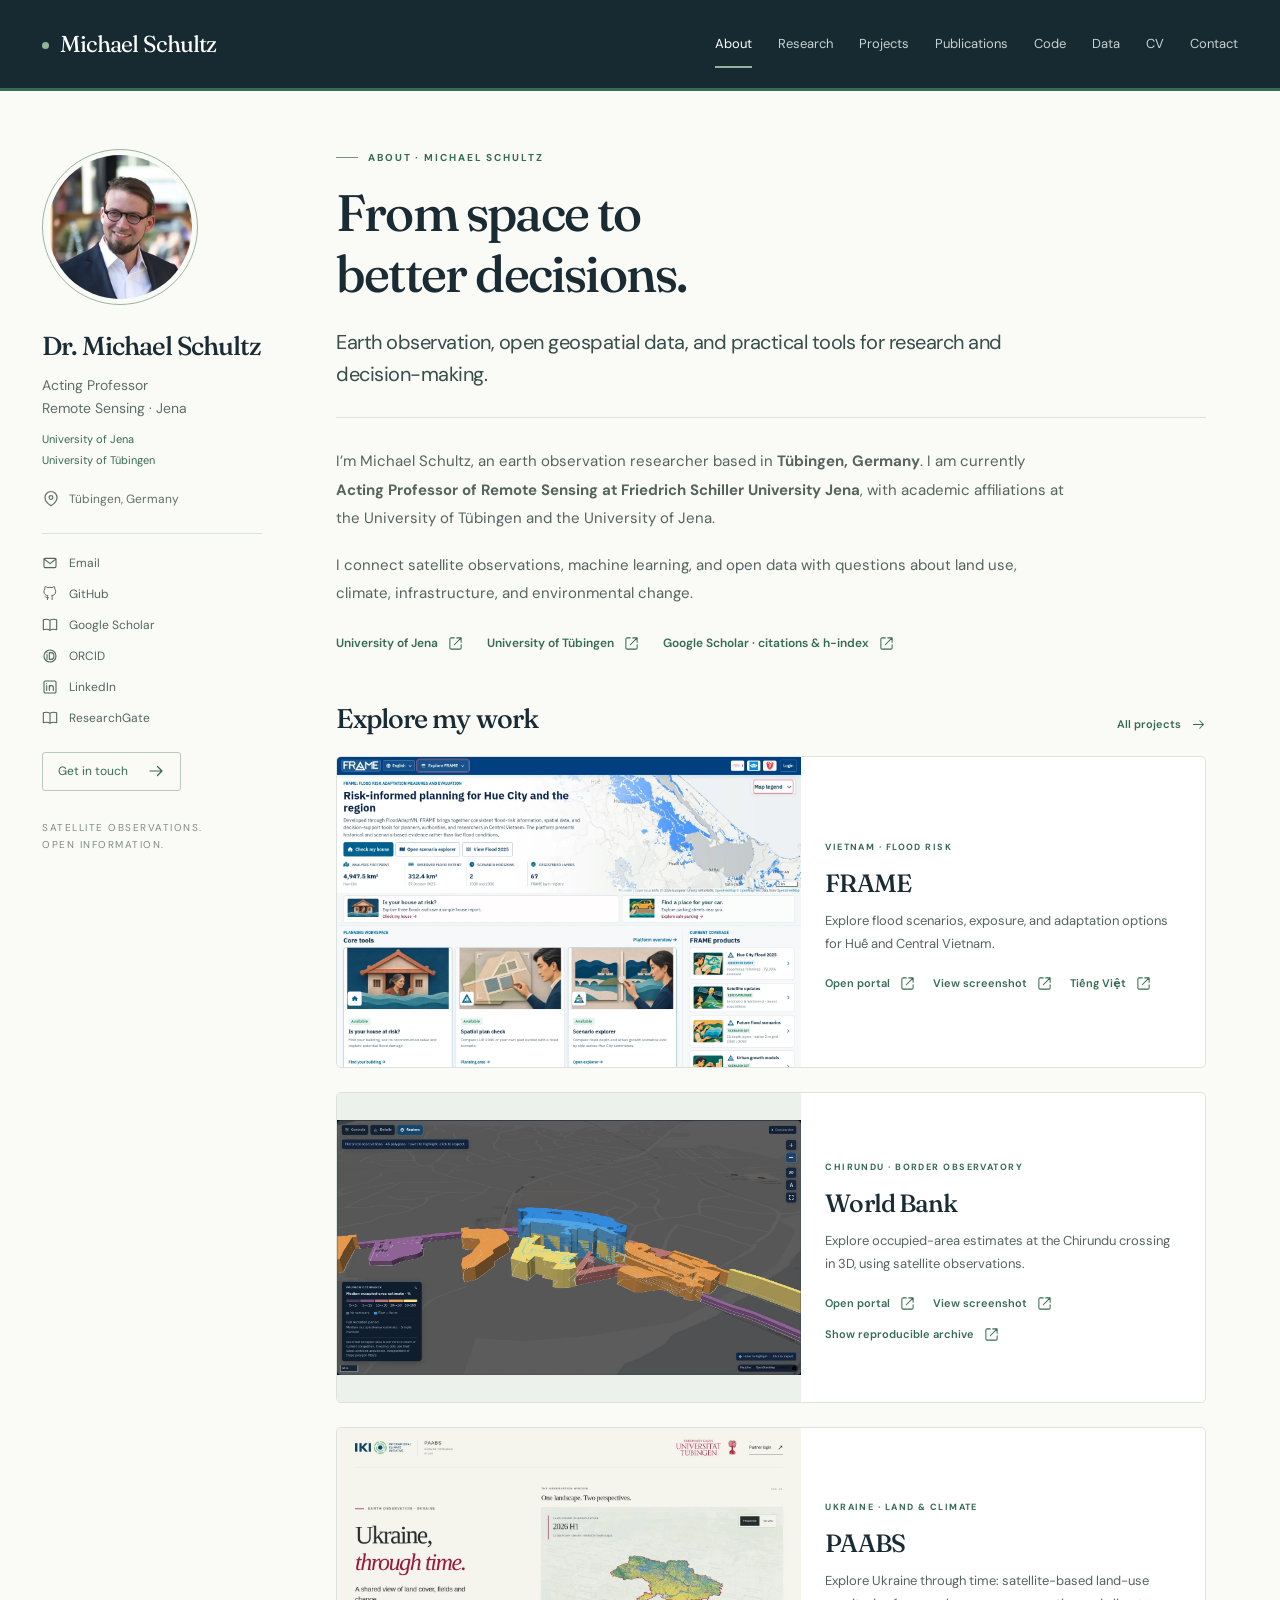
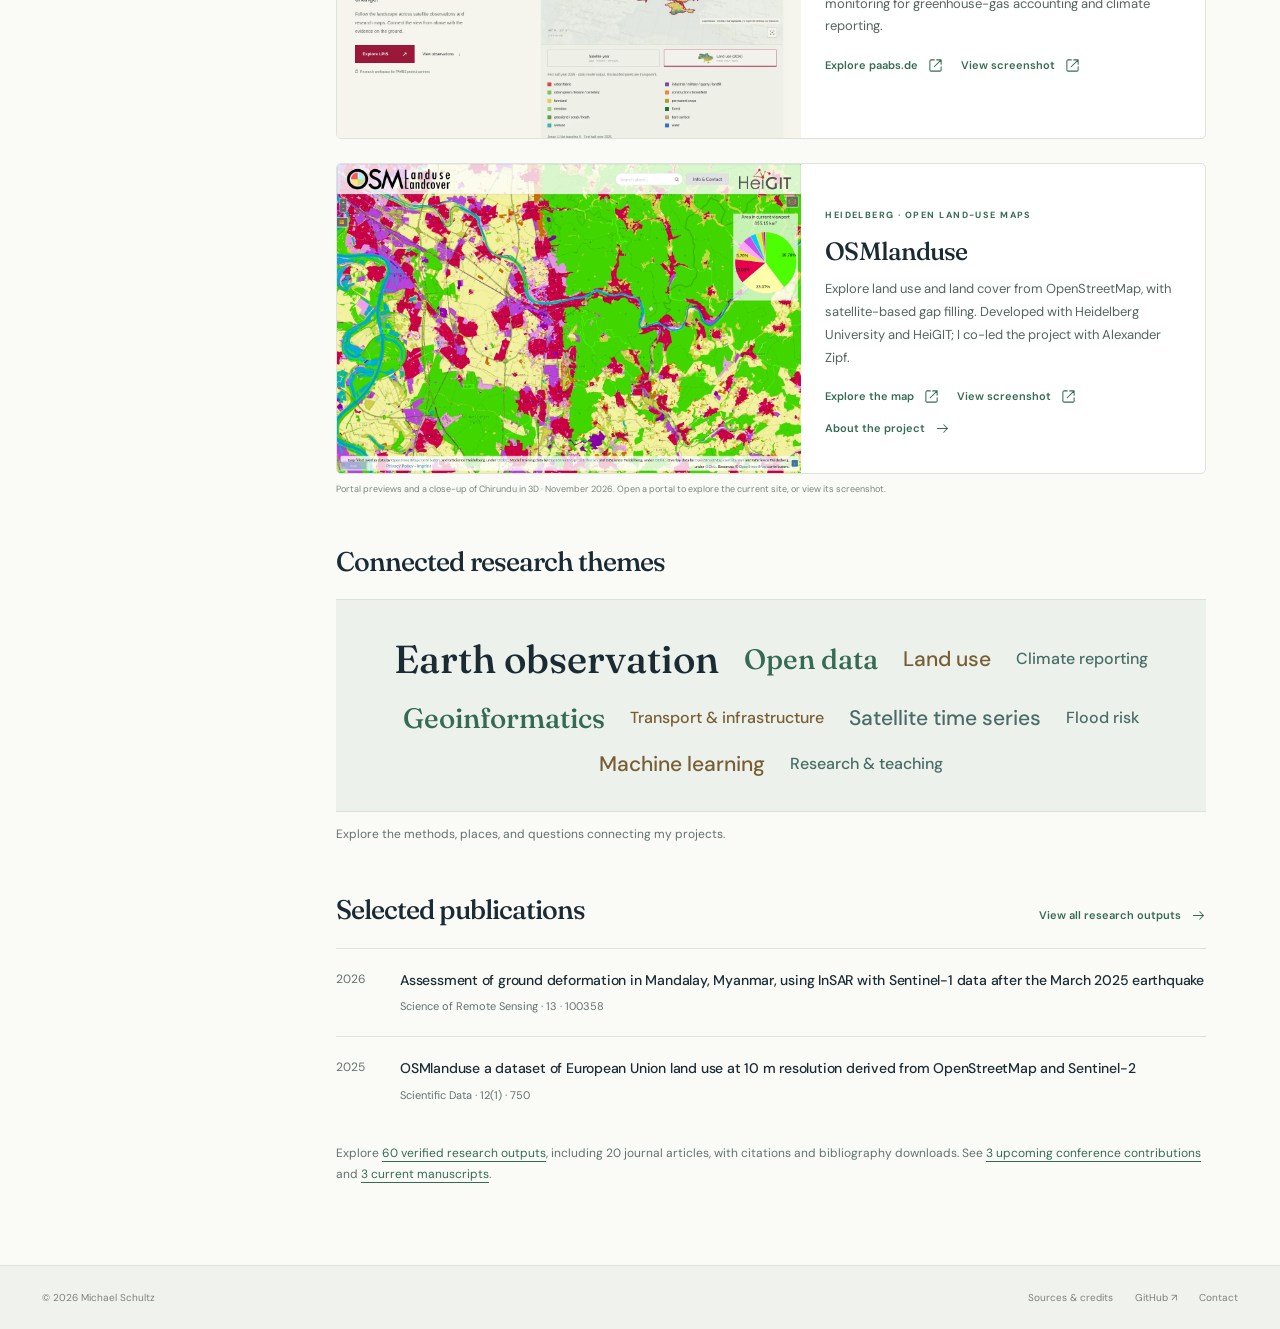
==== docs/index.html @ 9e474f12 "Keep all project cards compact and visually consistent" ====
<!doctype html>
<html lang="en"><head><meta charset="utf-8"><meta name="viewport" content="width=device-width,initial-scale=1"><title>About — Michael Schultz</title><meta name="description" content="Michael Schultz — Acting Professor of Remote Sensing at the University of Jena, based in Tübingen. Earth observation, World Bank projects, PAABS Ukraine, and FRAME Vietnam."><meta name="theme-color" content="#172a32"><link rel="canonical" href="https://schultzheidelberg.github.io/"><meta property="og:title" content="About — Michael Schultz"><meta property="og:description" content="Michael Schultz — Acting Professor of Remote Sensing at the University of Jena, based in Tübingen. Earth observation, World Bank projects, PAABS Ukraine, and FRAME Vietnam."><meta property="og:type" content="website"><meta property="og:url" content="https://schultzheidelberg.github.io/"><meta property="og:image" content="https://schultzheidelberg.github.io/assets/michael-schultz.webp"><link rel="icon" href="/assets/favicon.svg" type="image/svg+xml"><link rel="stylesheet" href="/assets/site.css"><script src="/assets/site.js" defer></script></head>
<body><a class="skip" href="#main">Skip to content</a><header class="masthead"><div class="topbar"><a class="brand" href="/"><span class="brand-dot"></span>Michael Schultz</a><button class="menu-toggle" aria-expanded="false" aria-controls="navigation"><svg viewBox="0 0 24 24" aria-hidden="true"><path d="M4 6h16M4 12h16M4 18h16"/></svg>Menu</button><nav id="navigation" class="nav" aria-label="Main navigation"><a href="/" aria-current="page">About</a><a href="/research/">Research</a><a href="/projects/">Projects</a><a href="/publications/">Publications</a><a href="/code/">Code</a><a href="/data/">Data</a><a href="/cv/">CV</a><a href="/contact/">Contact</a></nav></div></header>
<div class="site-shell"><aside class="profile" aria-label="Michael Schultz’s profile"><div class="portrait-wrap"><img class="portrait" src="/assets/michael-schultz.webp" width="146" height="146" alt="Michael Schultz"></div><p class="profile-name">Dr. Michael Schultz</p><p class="profile-role">Acting Professor<br>Remote Sensing · Jena</p><div class="profile-affiliations"><a href="https://www.chemgeo.uni-jena.de/34397/institutsrat">University of Jena</a><a href="https://uni-tuebingen.de/en/fakultaeten/mathematisch-naturwissenschaftliche-fakultaet/fachbereiche/geowissenschaften/arbeitsgruppen/geographie/forschungsbereich/geoinformatik-gis/arbeitsgruppe/team/michael-schultz/">University of Tübingen</a></div><p class="profile-location"><svg viewBox="0 0 24 24" aria-hidden="true"><path d="M20 10c0 6-8 11-8 11S4 16 4 10a8 8 0 1 1 16 0Z"/><circle cx="12" cy="10" r="2.5"/></svg>Tübingen, Germany</p><div class="profile-links"><a href="mailto:schultz.consulting@outlook.com"><svg viewBox="0 0 24 24" aria-hidden="true"><rect x="3" y="5" width="18" height="14" rx="2"/><path d="m3 6 9 7 9-7"/></svg><span>Email</span></a><a href="https://github.com/schultzheidelberg"><svg viewBox="0 0 24 24" aria-hidden="true"><path d="M9 19c-4 1-4-2-6-2m12 5v-4a3.5 3.5 0 0 0-1-2.7c3.4-.4 7-1.7 7-7.3a5.7 5.7 0 0 0-1.6-4c.2-1.3.2-2.7-.4-4 0 0-1.3-.4-4.3 1.6a15 15 0 0 0-7.4 0C4.3-.4 3 0 3 0c-.6 1.3-.6 2.7-.4 4A5.7 5.7 0 0 0 1 8c0 5.6 3.6 6.9 7 7.3A3.5 3.5 0 0 0 7 18v4" transform="translate(2 1) scale(.88)"/></svg><span>GitHub</span></a><a href="https://scholar.google.com/citations?user=215uIhEAAAAJ&amp;hl=en"><svg viewBox="0 0 24 24" aria-hidden="true"><path d="M12 5c-3-2-6-2-10-1v15c4-1 7-1 10 1 3-2 6-2 10-1V4c-4-1-7-1-10 1Zm0 0v15"/></svg><span>Google Scholar</span></a><a href="https://orcid.org/0000-0002-4813-090X"><svg viewBox="0 0 24 24" aria-hidden="true"><circle cx="12" cy="12" r="9"/><path d="M7.5 10v7m0-10v.1M11 7h2a5 5 0 0 1 0 10h-2Z"/></svg><span>ORCID</span></a><a href="https://de.linkedin.com/in/michael-schultz-a9025638"><svg viewBox="0 0 24 24" aria-hidden="true"><rect x="3" y="3" width="18" height="18" rx="2"/><path d="M7 10v7m0-10v.1M11 17v-7m0 3a3 3 0 0 1 6 0v4"/></svg><span>LinkedIn</span></a><a href="https://www.researchgate.net/profile/Michael-Schultz-6"><svg viewBox="0 0 24 24" aria-hidden="true"><path d="M12 5c-3-2-6-2-10-1v15c4-1 7-1 10 1 3-2 6-2 10-1V4c-4-1-7-1-10 1Zm0 0v15"/></svg><span>ResearchGate</span></a></div><a class="profile-contact" href="/contact/">Get in touch<svg viewBox="0 0 24 24" aria-hidden="true"><path d="M4 12h16m-6-6 6 6-6 6"/></svg></a><p class="profile-note">Satellite observations.<br>Open information.</p></aside><main class="page" id="main"><header class="page-heading"><div class="eyebrow">ABOUT · MICHAEL SCHULTZ</div><h1>From space to<br>better decisions.</h1><p class="intro">Earth observation, open geospatial data, and practical tools for research and decision-making.</p></header>
<div class="body-copy"><p>I’m Michael Schultz, an earth observation researcher based in <strong>Tübingen, Germany</strong>. I am currently <strong>Acting Professor of Remote Sensing at Friedrich Schiller University Jena</strong>, with academic affiliations at the University of Tübingen and the University of Jena.</p><p>I connect satellite observations, machine learning, and open data with questions about land use, climate, infrastructure, and environmental change.</p></div>
<div class="inline-links"><a class="arrow-link" href="https://www.chemgeo.uni-jena.de/34397/institutsrat">University of Jena<svg viewBox="0 0 24 24" aria-hidden="true"><path d="M14 3h7v7M21 3 10 14"/><path d="M10 3H5a2 2 0 0 0-2 2v14a2 2 0 0 0 2 2h14a2 2 0 0 0 2-2v-5"/></svg></a><a class="arrow-link" href="https://uni-tuebingen.de/en/fakultaeten/mathematisch-naturwissenschaftliche-fakultaet/fachbereiche/geowissenschaften/arbeitsgruppen/geographie/forschungsbereich/geoinformatik-gis/arbeitsgruppe/team/michael-schultz/">University of Tübingen<svg viewBox="0 0 24 24" aria-hidden="true"><path d="M14 3h7v7M21 3 10 14"/><path d="M10 3H5a2 2 0 0 0-2 2v14a2 2 0 0 0 2 2h14a2 2 0 0 0 2-2v-5"/></svg></a><a class="arrow-link" href="https://scholar.google.com/citations?user=215uIhEAAAAJ&amp;hl=en">Google Scholar · citations & h-index<svg viewBox="0 0 24 24" aria-hidden="true"><path d="M14 3h7v7M21 3 10 14"/><path d="M10 3H5a2 2 0 0 0-2 2v14a2 2 0 0 0 2 2h14a2 2 0 0 0 2-2v-5"/></svg></a></div>
<section class="section" aria-labelledby="platforms"><div class="section-top"><h2 id="platforms">Explore my work</h2><a class="arrow-link" href="/projects/">All projects<svg viewBox="0 0 24 24" aria-hidden="true"><path d="M4 12h16m-6-6 6 6-6 6"/></svg></a></div><div class="portal-list"><article class="portal-card"><a class="portal-preview" href="https://framefavn.org/" aria-label="Open FRAME"><img src="/assets/frame-home.webp" width="1440" height="960" alt="Screenshot of the FRAME landing page" loading="lazy"></a><div class="portal-copy"><span class="tag">VIETNAM · FLOOD RISK</span><h3>FRAME</h3><p>Explore flood scenarios, exposure, and adaptation options for Huế and Central Vietnam.</p><div class="project-links"><a class="arrow-link" href="https://framefavn.org/">Open portal<svg viewBox="0 0 24 24" aria-hidden="true"><path d="M14 3h7v7M21 3 10 14"/><path d="M10 3H5a2 2 0 0 0-2 2v14a2 2 0 0 0 2 2h14a2 2 0 0 0 2-2v-5"/></svg></a><a class="arrow-link" href="/assets/frame-home.webp">View screenshot<svg viewBox="0 0 24 24" aria-hidden="true"><path d="M14 3h7v7M21 3 10 14"/><path d="M10 3H5a2 2 0 0 0-2 2v14a2 2 0 0 0 2 2h14a2 2 0 0 0 2-2v-5"/></svg></a><a class="arrow-link" href="https://frame-vn.org/frame/">Tiếng Việt<svg viewBox="0 0 24 24" aria-hidden="true"><path d="M14 3h7v7M21 3 10 14"/><path d="M10 3H5a2 2 0 0 0-2 2v14a2 2 0 0 0 2 2h14a2 2 0 0 0 2-2v-5"/></svg></a></div></div></article><article class="portal-card"><a class="portal-preview" href="https://wbearthobservation.org/traffic/v11/?site=ID_004_Chirundu" aria-label="Open World Bank"><img src="/assets/chirundu-3d.webp" width="1568" height="863" alt="Zoomed 3D view of occupied-area estimates at the Chirundu border crossing" loading="lazy"></a><div class="portal-copy"><span class="tag">CHIRUNDU · BORDER OBSERVATORY</span><h3>World Bank</h3><p>Explore occupied-area estimates at the Chirundu crossing in 3D, using satellite observations.</p><div class="project-links"><a class="arrow-link" href="https://wbearthobservation.org/traffic/v11/?site=ID_004_Chirundu">Open portal<svg viewBox="0 0 24 24" aria-hidden="true"><path d="M14 3h7v7M21 3 10 14"/><path d="M10 3H5a2 2 0 0 0-2 2v14a2 2 0 0 0 2 2h14a2 2 0 0 0 2-2v-5"/></svg></a><a class="arrow-link" href="/assets/chirundu-3d.webp">View screenshot<svg viewBox="0 0 24 24" aria-hidden="true"><path d="M14 3h7v7M21 3 10 14"/><path d="M10 3H5a2 2 0 0 0-2 2v14a2 2 0 0 0 2 2h14a2 2 0 0 0 2-2v-5"/></svg></a><a class="arrow-link" href="https://reproducibility.worldbank.org/catalog/667">Show reproducible archive<svg viewBox="0 0 24 24" aria-hidden="true"><path d="M14 3h7v7M21 3 10 14"/><path d="M10 3H5a2 2 0 0 0-2 2v14a2 2 0 0 0 2 2h14a2 2 0 0 0 2-2v-5"/></svg></a></div></div></article><article class="portal-card"><a class="portal-preview" href="https://paabs.de/" aria-label="Open PAABS"><img src="/assets/paabs-platform.webp" width="1440" height="960" alt="Screenshot of the PAABS landing page" loading="lazy"></a><div class="portal-copy"><span class="tag">UKRAINE · LAND & CLIMATE</span><h3>PAABS</h3><p>Explore Ukraine through time: satellite-based land-use monitoring for greenhouse-gas accounting and climate reporting.</p><div class="project-links"><a class="arrow-link" href="https://paabs.de/">Explore paabs.de<svg viewBox="0 0 24 24" aria-hidden="true"><path d="M14 3h7v7M21 3 10 14"/><path d="M10 3H5a2 2 0 0 0-2 2v14a2 2 0 0 0 2 2h14a2 2 0 0 0 2-2v-5"/></svg></a><a class="arrow-link" href="/assets/paabs-platform.webp">View screenshot<svg viewBox="0 0 24 24" aria-hidden="true"><path d="M14 3h7v7M21 3 10 14"/><path d="M10 3H5a2 2 0 0 0-2 2v14a2 2 0 0 0 2 2h14a2 2 0 0 0 2-2v-5"/></svg></a></div></div></article><article class="portal-card"><a class="portal-preview" href="https://osmlanduse.org/" aria-label="Open OSMlanduse"><img src="/assets/osmlanduse-portal.webp" width="1440" height="960" alt="Screenshot of the OSM Landuse Landcover interactive map" loading="lazy"></a><div class="portal-copy"><span class="tag">HEIDELBERG · OPEN LAND-USE MAPS</span><h3>OSMlanduse</h3><p>Explore land use and land cover from OpenStreetMap, with satellite-based gap filling. Developed with Heidelberg University and HeiGIT; I co-led the project with Alexander Zipf.</p><div class="project-links"><a class="arrow-link" href="https://osmlanduse.org/">Explore the map<svg viewBox="0 0 24 24" aria-hidden="true"><path d="M14 3h7v7M21 3 10 14"/><path d="M10 3H5a2 2 0 0 0-2 2v14a2 2 0 0 0 2 2h14a2 2 0 0 0 2-2v-5"/></svg></a><a class="arrow-link" href="/assets/osmlanduse-portal.webp">View screenshot<svg viewBox="0 0 24 24" aria-hidden="true"><path d="M14 3h7v7M21 3 10 14"/><path d="M10 3H5a2 2 0 0 0-2 2v14a2 2 0 0 0 2 2h14a2 2 0 0 0 2-2v-5"/></svg></a><a class="arrow-link" href="/projects/#osmlanduse">About the project<svg viewBox="0 0 24 24" aria-hidden="true"><path d="M4 12h16m-6-6 6 6-6 6"/></svg></a></div></div></article></div><p class="image-credit">Portal previews and a close-up of Chirundu in 3D · November 2026. Open a portal to explore the current site, or view its screenshot.</p></section>
<section class="section research-cloud-section" aria-labelledby="research-cloud"><div class="section-top"><h2 id="research-cloud">Connected research themes</h2></div><nav class="research-cloud" aria-label="Explore research themes"><a class="cloud-largest" href="/research/">Earth observation</a><a class="cloud-large" href="/projects/#osmlanduse">Open data</a><a class="cloud-medium" href="/research/#land-use">Land use</a><a href="/projects/#ukraine">Climate reporting</a><a class="cloud-large" href="/research/">Geoinformatics</a><a href="/projects/#border-observatory">Transport &amp; infrastructure</a><a class="cloud-medium" href="/research/#forest-change">Satellite time series</a><a href="/projects/#frame">Flood risk</a><a class="cloud-medium" href="/code/">Machine learning</a><a href="/cv/">Research &amp; teaching</a></nav><p class="subtle">Explore the methods, places, and questions connecting my projects.</p></section>
<section class="section" aria-labelledby="recent"><div class="section-top"><h2 id="recent">Selected publications</h2><a class="arrow-link" href="/publications/">View all research outputs<svg viewBox="0 0 24 24" aria-hidden="true"><path d="M4 12h16m-6-6 6 6-6 6"/></svg></a></div><article class="publication-preview"><time>2026</time><div><h3><a href="https://doi.org/10.1016/j.srs.2025.100358">Assessment of ground deformation in Mandalay, Myanmar, using InSAR with Sentinel-1 data after the March 2025 earthquake</a></h3><p>Science of Remote Sensing · 13 · 100358</p></div></article><article class="publication-preview"><time>2025</time><div><h3><a href="https://doi.org/10.1038/s41597-025-04703-8">OSMlanduse a dataset of European Union land use at 10 m resolution derived from OpenStreetMap and Sentinel-2</a></h3><p>Scientific Data · 12(1) · 750</p></div></article><p class="subtle bibliography-home">Explore <a href="/publications/">60 verified research outputs</a>, including 20 journal articles, with citations and bibliography downloads. See <a href="/publications/#upcoming">3 upcoming conference contributions</a> and <a href="/publications/#manuscripts">3 current manuscripts</a>.</p></section></main></div>
<footer class="site-footer"><div class="footer-inner"><span>© 2026 Michael Schultz</span><div class="footer-links"><a href="/sources/">Sources & credits</a><a href="https://github.com/schultzheidelberg">GitHub ↗</a><a href="/contact/">Contact</a></div></div></footer><div class="status-message" role="status" aria-live="polite"></div></body></html>
---- assets/site.css ----
@import url('https://fonts.googleapis.com/css2?family=DM+Sans:wght@400;450;500;600;700&family=Fraunces:opsz,wght@9..144,400;9..144,500;9..144,600&display=swap');
:root{--ink:#1a2b34;--navy:#172a32;--green:#356b54;--green-dark:#28543f;--muted:#63716f;--paper:#fafaf7;--line:#dce3dc;--wash:#edf1eb;--serif:'Fraunces',Georgia,serif;--sans:'DM Sans',system-ui,sans-serif}
*{box-sizing:border-box}html{scroll-behavior:smooth}body{margin:0;background:var(--paper);color:var(--ink);font:16px/1.75 var(--sans);-webkit-font-smoothing:antialiased}a{color:var(--green);text-underline-offset:4px;text-decoration-thickness:1px}a:hover{color:var(--green-dark)}button,input{font:inherit}button,a{-webkit-tap-highlight-color:transparent}a:focus-visible,button:focus-visible,input:focus-visible{outline:3px solid #c99336;outline-offset:5px}button{cursor:pointer}img{display:block;max-width:100%}svg{width:18px;height:18px;flex:none;stroke:currentColor;fill:none;stroke-width:1.65;stroke-linecap:round;stroke-linejoin:round}h1,h2,h3,h4,p{margin:0}h1,h2,h3{font-family:var(--serif);font-weight:500;line-height:1.2;letter-spacing:-.035em}h1{font-size:clamp(40px,4vw,56px)}h2{font-size:30px}h3{font-size:23px}p+p{margin-top:18px}.skip{position:fixed;top:-100px;left:16px;z-index:50;padding:12px;background:white}.skip:focus{top:10px}.masthead{background:var(--navy);border-bottom:3px solid var(--green);color:#fff}.topbar{max-width:1280px;margin:auto;min-height:88px;padding:0 42px;display:flex;align-items:center;justify-content:space-between;gap:32px}.brand{font-family:var(--serif);font-size:23px;color:#fff;text-decoration:none;white-space:nowrap;letter-spacing:-.04em}.brand:hover{color:#fff}.brand-dot{display:inline-block;background:#91b59a;width:7px;height:7px;border-radius:50%;margin:0 11px 3px 0}.nav{display:flex;align-items:stretch;gap:26px;min-height:88px}.nav a{font-size:13px;display:flex;align-items:center;text-decoration:none;color:#c7d2d2;position:relative}.nav a:hover,.nav a[aria-current=page]{color:#fff}.nav a[aria-current=page]:after{content:'';position:absolute;bottom:20px;height:2px;background:#91b59a;left:0;right:0}.menu-toggle{display:none;background:transparent;border:1px solid #5e7379;border-radius:3px;color:#fff;padding:6px 11px;gap:8px;align-items:center}.site-shell{max-width:1280px;margin:0 auto;padding:58px 42px 80px;display:grid;grid-template-columns:220px minmax(0,1fr);gap:74px}.profile{position:sticky;top:34px;align-self:start}.portrait-wrap{width:156px;height:156px;border-radius:50%;padding:5px;border:1px solid #9bb3a1;margin:0 0 26px}.portrait{width:100%;height:100%;border-radius:50%;object-fit:cover;object-position:center 38%}.profile-name{font:500 26px/1.2 var(--serif);letter-spacing:-.04em}.profile-role{margin-top:12px;font-size:14px;line-height:1.6;color:#5e6e69;max-width:200px}.profile-location{margin:20px 0 23px;display:flex;gap:9px;align-items:center;font-size:12px;color:var(--muted)}.profile-links{border-top:1px solid var(--line);padding-top:19px;display:flex;flex-direction:column;gap:10px}.profile-links a{display:flex;gap:11px;align-items:center;font-size:12px;color:#536660;text-decoration:none}.profile-links a:hover{color:var(--green);text-decoration:underline}.profile-links svg{width:16px;height:16px}.profile-note{font-size:10px;letter-spacing:.15em;text-transform:uppercase;color:#7f8b81;line-height:1.7;margin-top:28px}.profile-contact{margin-top:23px;display:inline-flex;align-items:center;justify-content:center;gap:19px;border:1px solid #b9c9bc;padding:8px 15px;border-radius:3px;font-size:12px;text-decoration:none;color:var(--green)}.page{min-width:0;max-width:870px}.eyebrow{font-size:10px;text-transform:uppercase;letter-spacing:.19em;color:var(--green);font-weight:700;display:flex;align-items:center;gap:10px;margin-bottom:15px}.eyebrow:before{content:'';width:22px;height:1px;background:#71967c}.page-heading{padding-bottom:27px;border-bottom:1px solid var(--line);margin-bottom:29px}.page-heading .intro{max-width:730px;margin-top:22px;font-size:20px;line-height:1.6;letter-spacing:-.025em;color:#374d48}.body-copy{max-width:730px;color:#55645f;font-size:15px;line-height:1.9}.body-copy a{color:var(--green)}.inline-links{display:flex;gap:24px;flex-wrap:wrap;margin-top:25px}.arrow-link{display:inline-flex;gap:10px;align-items:center;text-decoration:none;font-size:12px;font-weight:600}.arrow-link svg{width:15px;height:15px;transition:transform .2s}.arrow-link:hover svg{transform:translateX(3px)}.section{margin-top:49px}.section-top{display:flex;justify-content:space-between;align-items:baseline;gap:20px;margin-bottom:21px}.section-top h2{font-size:27px}.section-top .arrow-link{white-space:nowrap;font-size:11px}.feature{display:grid;grid-template-columns:46% 1fr;background:var(--wash);border:1px solid #d9e1d7;border-radius:4px;overflow:hidden}.feature-visual{display:flex;align-items:center;justify-content:center;min-height:255px;background:#e3e9df;padding:12px}.feature-visual img{width:100%;max-height:285px;object-fit:contain;mix-blend-mode:multiply}.feature-copy{padding:28px 26px}.tag{font-size:9px;color:var(--green);font-weight:700;letter-spacing:.16em;text-transform:uppercase}.feature h3{font-size:28px;margin:13px 0 12px}.feature p{font-size:13px;line-height:1.8;color:#5d6b61}.feature .arrow-link{margin-top:20px}.image-credit{font-size:9px;line-height:1.6;color:#7b857c;margin-top:8px}.image-credit a{color:inherit}.theme-list{list-style:none;margin:0;padding:0}.theme-list li{border-top:1px solid var(--line)}.theme-list li:last-child{border-bottom:1px solid var(--line)}.theme-list a{padding:21px 0;display:grid;grid-template-columns:37px 1fr 22px;gap:12px;color:inherit;text-decoration:none;align-items:center}.theme-num{font-size:11px;color:#8a9b8d;align-self:start;padding-top:3px}.theme-list h3{font-family:var(--sans);font-weight:500;font-size:15px;letter-spacing:-.02em}.theme-list p{font-size:12px;color:var(--muted);margin-top:5px}.theme-list svg{color:var(--green)}.theme-list a:hover h3{color:var(--green)}.publication-preview{display:grid;grid-template-columns:44px 1fr;gap:20px;border-top:1px solid var(--line);padding:20px 0}.publication-preview time{font-size:12px;color:var(--muted)}.publication-preview h3{font-family:var(--sans);font-size:14px;line-height:1.6;letter-spacing:-.015em}.publication-preview a{color:var(--ink);text-decoration:none}.publication-preview a:hover{color:var(--green)}.publication-preview p{font-size:11px;color:var(--muted);margin-top:6px}.site-footer{border-top:1px solid var(--line);background:#f0f2ed}.footer-inner{max-width:1280px;margin:auto;padding:23px 42px;display:flex;justify-content:space-between;gap:25px;font-size:10px;color:#78847b}.footer-links{display:flex;gap:22px}.footer-links a{color:inherit;text-decoration:none}.footer-links a:hover{text-decoration:underline}.detail-section{padding:31px 0;border-bottom:1px solid var(--line);scroll-margin-top:24px}.detail-section h2{margin:8px 0 16px}.detail-section p{color:#55645f;font-size:15px;line-height:1.9}.detail-section .inline-links{margin-top:18px}.project{margin-top:28px;border-top:1px solid var(--line);padding-top:28px}.project h2{font-size:29px;margin:9px 0 15px}.project p{font-size:15px;color:#55645f}.project .project-meta{font-size:11px;color:var(--muted);margin:13px 0 0}.project-links{display:flex;gap:20px;flex-wrap:wrap;margin-top:18px}.publication-tools{display:flex;gap:12px;margin:28px 0 8px}.search-field{flex:1;min-width:0;position:relative}.search-field svg{position:absolute;top:13px;left:14px;color:var(--muted)}.search-field input{width:100%;padding:10px 14px 10px 42px;border:1px solid #cfd8ce;background:#fff;border-radius:3px;font-size:13px;color:var(--ink)}.publication-count{font-size:11px;color:var(--muted);margin-bottom:24px}.publication{border-top:1px solid var(--line);padding:25px 0;display:grid;grid-template-columns:48px 1fr;gap:20px}.pub-year{color:var(--green);font-size:12px;padding-top:3px}.publication h2{font:500 18px/1.5 var(--sans);letter-spacing:-.025em}.publication h2 a{color:inherit;text-decoration:none}.publication h2 a:hover{color:var(--green)}.pub-authors{font-size:12px;color:#6e7c70;margin-top:10px}.pub-journal{font-size:12px;color:#536659;margin-top:7px}.pub-actions{display:flex;gap:20px;margin-top:13px;align-items:center}.pub-actions a,.copy-citation{border:0;background:none;padding:0;color:var(--green);font-size:11px;text-decoration:none}.pub-actions a:hover,.copy-citation:hover{text-decoration:underline}.empty-result{border-top:1px solid var(--line);padding:35px 0;color:var(--muted)}.resource{padding:26px 0;border-top:1px solid var(--line)}.resource h2{font-size:26px;margin:9px 0 13px}.resource p{color:#55645f;font-size:14px}.resource-details{display:flex;flex-wrap:wrap;gap:8px;margin:17px 0 18px}.resource-details span{font-size:10px;background:var(--wash);padding:3px 9px;border-radius:2px;color:#5a6e5c}.contact-lead{font:500 28px/1.4 var(--serif);letter-spacing:-.035em;margin:35px 0 24px;max-width:600px}.contact-email{font-size:clamp(15px,2.4vw,25px);word-break:break-word}.contact-grid{margin-top:38px;display:grid;grid-template-columns:1fr 1fr;gap:0 30px}.contact-grid a{padding:20px 0;border-top:1px solid var(--line);display:flex;justify-content:space-between;align-items:center;font-size:13px;text-decoration:none}.contact-grid a svg{width:16px}.cv-actions{display:flex;gap:20px;margin:25px 0}.button{border:1px solid var(--green);background:var(--green);color:#fff;border-radius:3px;padding:9px 15px;font-size:12px;text-decoration:none;display:inline-flex;align-items:center;gap:8px}.button:hover{background:var(--green-dark);color:white}.timeline{margin-top:26px}.timeline-item{display:grid;grid-template-columns:80px 1fr;gap:20px;padding:23px 0;border-top:1px solid var(--line)}.timeline-label{font-size:11px;color:var(--green);padding-top:4px}.timeline-item h3{font:500 17px/1.5 var(--sans);letter-spacing:-.02em}.timeline-item p{font-size:13px;color:#617164;margin-top:9px}.timeline-item .arrow-link{margin-top:13px}.subtle{font-size:12px;color:var(--muted)}.source-list{padding-left:20px;font-size:13px}.source-list li{margin:13px 0}.status-message{position:fixed;bottom:24px;left:50%;transform:translateX(-50%);z-index:20;background:var(--navy);color:white;font-size:13px;padding:10px 20px;border-radius:4px;box-shadow:0 4px 20px #0002}.status-message:empty{display:none}[hidden]{display:none!important}.sr-only{position:absolute;width:1px;height:1px;padding:0;margin:-1px;overflow:hidden;clip:rect(0,0,0,0);white-space:nowrap;border:0}
@media(min-width:1450px){.site-shell{padding-top:65px;padding-bottom:95px}.profile{top:42px}}
@media(max-width:1100px){.topbar{padding:0 28px;gap:20px}.nav{gap:19px}.nav a{font-size:12px}.site-shell{padding:45px 28px 70px;grid-template-columns:195px minmax(0,1fr);gap:42px}.profile-name{font-size:24px}.feature{grid-template-columns:43% 1fr}.feature-copy{padding:23px 20px}.feature h3{font-size:25px}}
@media(max-width:850px){.topbar{min-height:76px;flex-wrap:wrap;padding:0 24px;gap:0}.brand{font-size:23px;min-height:76px;display:flex;align-items:center}.brand-dot{margin-bottom:0}.menu-toggle{display:flex}.nav{width:100%;min-height:0;display:flex;flex-wrap:wrap;gap:0;padding-bottom:15px}.js .nav{display:none}.js .nav.is-open{display:flex}.nav a{padding:7px 15px 7px 0;margin-right:10px;font-size:13px}.nav a[aria-current=page]:after{bottom:4px;right:15px}.site-shell{grid-template-columns:170px minmax(0,1fr);gap:30px;padding:35px 24px 55px}.portrait-wrap{width:130px;height:130px}.profile-name{font-size:22px}.profile-role{font-size:12px}.profile-location{font-size:11px}.profile-links a{font-size:11px;gap:8px}.profile-contact{font-size:11px;padding:7px 12px}.feature{grid-template-columns:1fr}.feature-visual{min-height:0;height:235px}.feature-visual img{height:100%;width:100%;object-fit:contain}.page-heading .intro{font-size:18px}.section-top{flex-wrap:wrap;gap:12px}.footer-inner{padding:23px 24px}}
@media(max-width:620px){.site-shell{display:block;padding:26px 22px 48px}.profile{position:static;display:grid;grid-template-columns:83px 1fr;column-gap:18px;padding-bottom:26px;margin-bottom:34px;border-bottom:1px solid var(--line)}.portrait-wrap{width:82px;height:82px;padding:3px;margin:0;grid-row:1/5}.profile-name{font-size:24px;margin-top:2px}.profile-role{font-size:12px;margin-top:7px;max-width:290px}.profile-location{font-size:10px;margin:10px 0 0;gap:6px}.profile-location svg{width:13px;height:13px}.profile-links{grid-column:1/-1;flex-direction:row;flex-wrap:wrap;gap:10px 20px;border:0;padding:18px 0 0}.profile-links a{font-size:10px;gap:5px}.profile-links svg{width:14px;height:14px}.profile-contact,.profile-note{display:none}.eyebrow{font-size:9px;letter-spacing:.16em;margin-bottom:12px}h1{font-size:42px}.page-heading{margin-bottom:24px;padding-bottom:24px}.page-heading .intro{font-size:19px;margin-top:18px;line-height:1.65}.body-copy{font-size:14px;line-height:1.9}.section{margin-top:36px}.section-top h2{font-size:27px}.feature-visual{height:240px;padding:12px}.feature-copy{padding:24px}.feature h3{font-size:29px}.feature p{font-size:14px}.theme-list a{grid-template-columns:24px 1fr 18px;gap:10px}.theme-list p{font-size:12px}.theme-list h3{font-size:14px}.footer-inner{padding:20px 22px;flex-direction:column;gap:9px}.publication{grid-template-columns:1fr;gap:7px}.publication h2{font-size:17px}.pub-actions{gap:18px}.contact-grid{grid-template-columns:1fr}.contact-lead{font-size:26px}.timeline-item{grid-template-columns:1fr;gap:7px}.project h2,.detail-section h2{font-size:28px}.inline-links{gap:20px}.status-message{width:max-content;max-width:90%}}
/* Verified bibliography: progressive enhancement over a complete static list. */
.publication-stats{display:flex;flex-wrap:wrap;gap:22px 42px;margin:0 0 21px}.publication-stats>div{display:flex;flex-direction:column-reverse;gap:5px}.publication-stats dt{font-size:11px;color:var(--muted)}.publication-stats dd{margin:0;color:var(--green);font:500 31px/1.2 var(--serif);letter-spacing:-.03em}.bibliography-downloads{margin:26px 0 32px;padding:23px 25px;background:var(--wash);border:1px solid var(--line);border-radius:4px}.bibliography-downloads h2{font-size:24px}.bibliography-downloads p{font-size:12px;color:var(--muted);margin-top:8px}.download-links{display:flex;flex-wrap:wrap;gap:10px 23px;margin-top:16px}.download-links a{font-size:12px;font-weight:600;text-decoration:none}.download-links a:hover{text-decoration:underline}.publication-tools{display:block}.publication-tools label{display:block;color:var(--muted);font-size:11px}.publication-tools .search-field input{padding:10px 14px;margin-top:6px}.publication-filters{display:flex;align-items:end;gap:12px;margin-top:13px}.publication-filters label:first-child{flex:1}.publication-filters select{display:block;width:100%;max-width:100%;font:inherit;font-size:12px;color:var(--ink);background:#fff;border:1px solid #cfd8ce;border-radius:3px;padding:10px;margin-top:6px}.publication-filters select:focus-visible,.pub-evidence summary:focus-visible{outline:3px solid #c99336;outline-offset:4px}.reset-filters{background:transparent;border:1px solid #cfd8ce;border-radius:3px;padding:9px 12px;color:var(--green);font-size:12px;white-space:nowrap}.publication-count{margin-top:14px}.pub-type{font-size:10px;text-transform:uppercase;letter-spacing:.07em;color:var(--green);margin-bottom:7px}.publication>div{min-width:0;overflow-wrap:anywhere}.pub-contribution{font-size:12px;color:var(--green);margin-top:8px;font-weight:600}.pub-actions{flex-wrap:wrap;gap:10px 20px}.pub-evidence{font-size:12px;color:var(--muted);margin-top:15px}.pub-evidence summary{cursor:pointer;width:fit-content;color:#536659}.pub-evidence p{margin-top:10px}.evidence-links{display:flex;flex-wrap:wrap;gap:4px}.bibliography-footnote{font-size:12px;color:var(--muted);padding-top:24px;border-top:1px solid var(--line)}.bibliography-home{margin-top:18px}.publication{scroll-margin-top:24px}
@media(max-width:620px){.publication-stats{gap:18px 26px}.publication-stats dd{font-size:27px}.bibliography-downloads{padding:20px}.publication-filters{flex-wrap:wrap}.publication-filters label:first-child{flex:1 1 60%}.publication-filters label{min-width:0}.reset-filters{margin-top:2px}.publication-filters select{font-size:12px}.publication-tools .search-field input{font-size:16px}}
@media(prefers-reduced-motion:reduce){html{scroll-behavior:auto}*{transition:none!important}}
@media print{.masthead,.profile,.site-footer,.cv-actions,.status-message,.skip,.publication-tools,.pub-actions{display:none!important}body{background:white;color:black;font-size:11pt}.site-shell{display:block;padding:0;max-width:none}.page{max-width:none}.page-heading{margin-bottom:18px}h1{font-size:30pt}h2{font-size:18pt}a{color:black}.detail-section,.timeline-item,.publication{break-inside:avoid}.section{margin-top:25px}}

.project-figure{margin:30px 0 0;padding:18px;background:var(--wash);border:1px solid var(--line);border-radius:4px}.project-figure img{width:100%;height:auto}.project-figure .image-credit{margin-top:12px}
.frame-feature{grid-template-columns:48% 1fr}.frame-feature .feature-visual{padding:0;background:#f6f7f3}.frame-feature .feature-visual img{height:100%;min-height:265px;max-height:320px;object-fit:cover;mix-blend-mode:normal}.frame-feature .feature-copy{padding:27px 24px}.frame-feature .project-links{gap:12px 20px}.frame-feature .project-links .arrow-link{margin:0;font-size:11px}.project-index{display:flex;flex-wrap:wrap;gap:9px;margin:25px 0 10px}.project-index a{background:var(--wash);border:1px solid var(--line);padding:6px 11px;border-radius:3px;font-size:11px;text-decoration:none}.project-index a:hover{background:#e2eadd}.project{scroll-margin-top:25px}.project p+p{margin-top:16px}.tool-grid{display:grid;grid-template-columns:1fr 1fr;gap:17px;margin-top:26px}.tool-grid>a{display:block;padding:23px;background:var(--wash);border:1px solid var(--line);border-radius:4px;text-decoration:none;color:var(--ink)}.tool-grid>a:hover{border-color:#8fac98}.tool-grid h3{font-size:23px;margin:12px 0}.tool-grid p{font-size:12px;line-height:1.8}.tool-action{display:flex;align-items:center;gap:10px;margin-top:20px;font-size:11px;color:var(--green);font-weight:600}.tool-action svg{width:14px;height:14px}@media(max-width:850px){.frame-feature{grid-template-columns:1fr}.frame-feature .feature-visual img{min-height:0;object-fit:contain}.frame-feature .feature-visual{height:230px}.tool-grid{grid-template-columns:1fr}}@media(max-width:620px){.page-heading h1{font-size:39px}.frame-feature .feature-copy{padding:24px}.tool-grid>a{padding:20px}.project-index{gap:8px}.project-index a{font-size:10px}}

/* Project portals and academic affiliations. */
.profile-affiliations{display:flex;flex-direction:column;gap:5px;margin-top:12px;font-size:11px;line-height:1.5}
.profile-affiliations a{color:var(--green);text-decoration:none}
.profile-affiliations a:hover{text-decoration:underline}
.portal-list{display:grid;gap:24px}
.portal-card{display:grid;grid-template-columns:minmax(0,1.15fr) minmax(0,1fr);border:1px solid var(--line);border-radius:5px;overflow:hidden;background:#fff}
.portal-preview{display:block;background:var(--wash);align-self:stretch;min-width:0}
.portal-preview img{width:100%;height:100%;object-fit:contain;object-position:center;aspect-ratio:3/2;transition:filter .2s}
.portal-preview:hover img{filter:brightness(.95)}
.portal-copy{padding:24px;min-width:0;align-self:center}
.portal-copy h3{font-size:25px;margin:9px 0 12px}
.portal-copy p{font-size:13px;line-height:1.75;color:#55645f}
.portal-copy .project-links{gap:12px 18px}
.portal-copy .arrow-link{font-size:11px}
.research-cloud{display:flex;justify-content:center;align-items:center;gap:12px 25px;flex-wrap:wrap;padding:32px 24px;background:var(--wash);border-block:1px solid var(--line)}
.research-cloud a{font:500 16px/1.4 var(--sans);text-decoration:none;color:#496c69}
.research-cloud a:nth-child(3n){color:#775e35}
.research-cloud a:hover{text-decoration:underline}
.research-cloud .cloud-largest{font-family:var(--serif);font-size:39px;color:var(--ink)}
.research-cloud .cloud-large{font-family:var(--serif);font-size:28px;color:var(--green)}
.research-cloud .cloud-medium{font-size:21px}
.research-cloud-section>.subtle{margin-top:12px}
.current-appointment .body-copy{margin-top:16px}
@media(max-width:1100px) and (min-width:851px){.portal-card{grid-template-columns:1fr}.portal-preview img{height:auto}.portal-copy{padding:22px}}
@media(max-width:600px){.portal-card{grid-template-columns:1fr}.portal-preview img{height:auto}.portal-copy{padding:21px}.research-cloud{padding:25px 17px;gap:12px 18px}.research-cloud .cloud-largest{font-size:30px}.research-cloud .cloud-large{font-size:24px}.research-cloud .cloud-medium{font-size:18px}}

.publication-index{display:flex;flex-wrap:wrap;gap:12px 24px;margin:24px 0;font-size:12px}
.publication-index a{font-weight:600;text-decoration:none}
.publication-index a:hover{text-decoration:underline}
.work-in-progress{scroll-margin-top:24px}
.work-in-progress>h2{margin-bottom:12px}
.pending-record{padding:22px 0;border-bottom:1px solid var(--line)}
.pending-record h3{font:500 17px/1.55 var(--sans);letter-spacing:-.02em;margin-top:8px}
.pending-record h3 a{text-decoration:none;color:var(--ink)}
.pending-record h3 a:hover{color:var(--green)}
.work-status{font-size:11px;color:var(--green);font-weight:600}
.pending-record>.subtle{margin-top:10px}
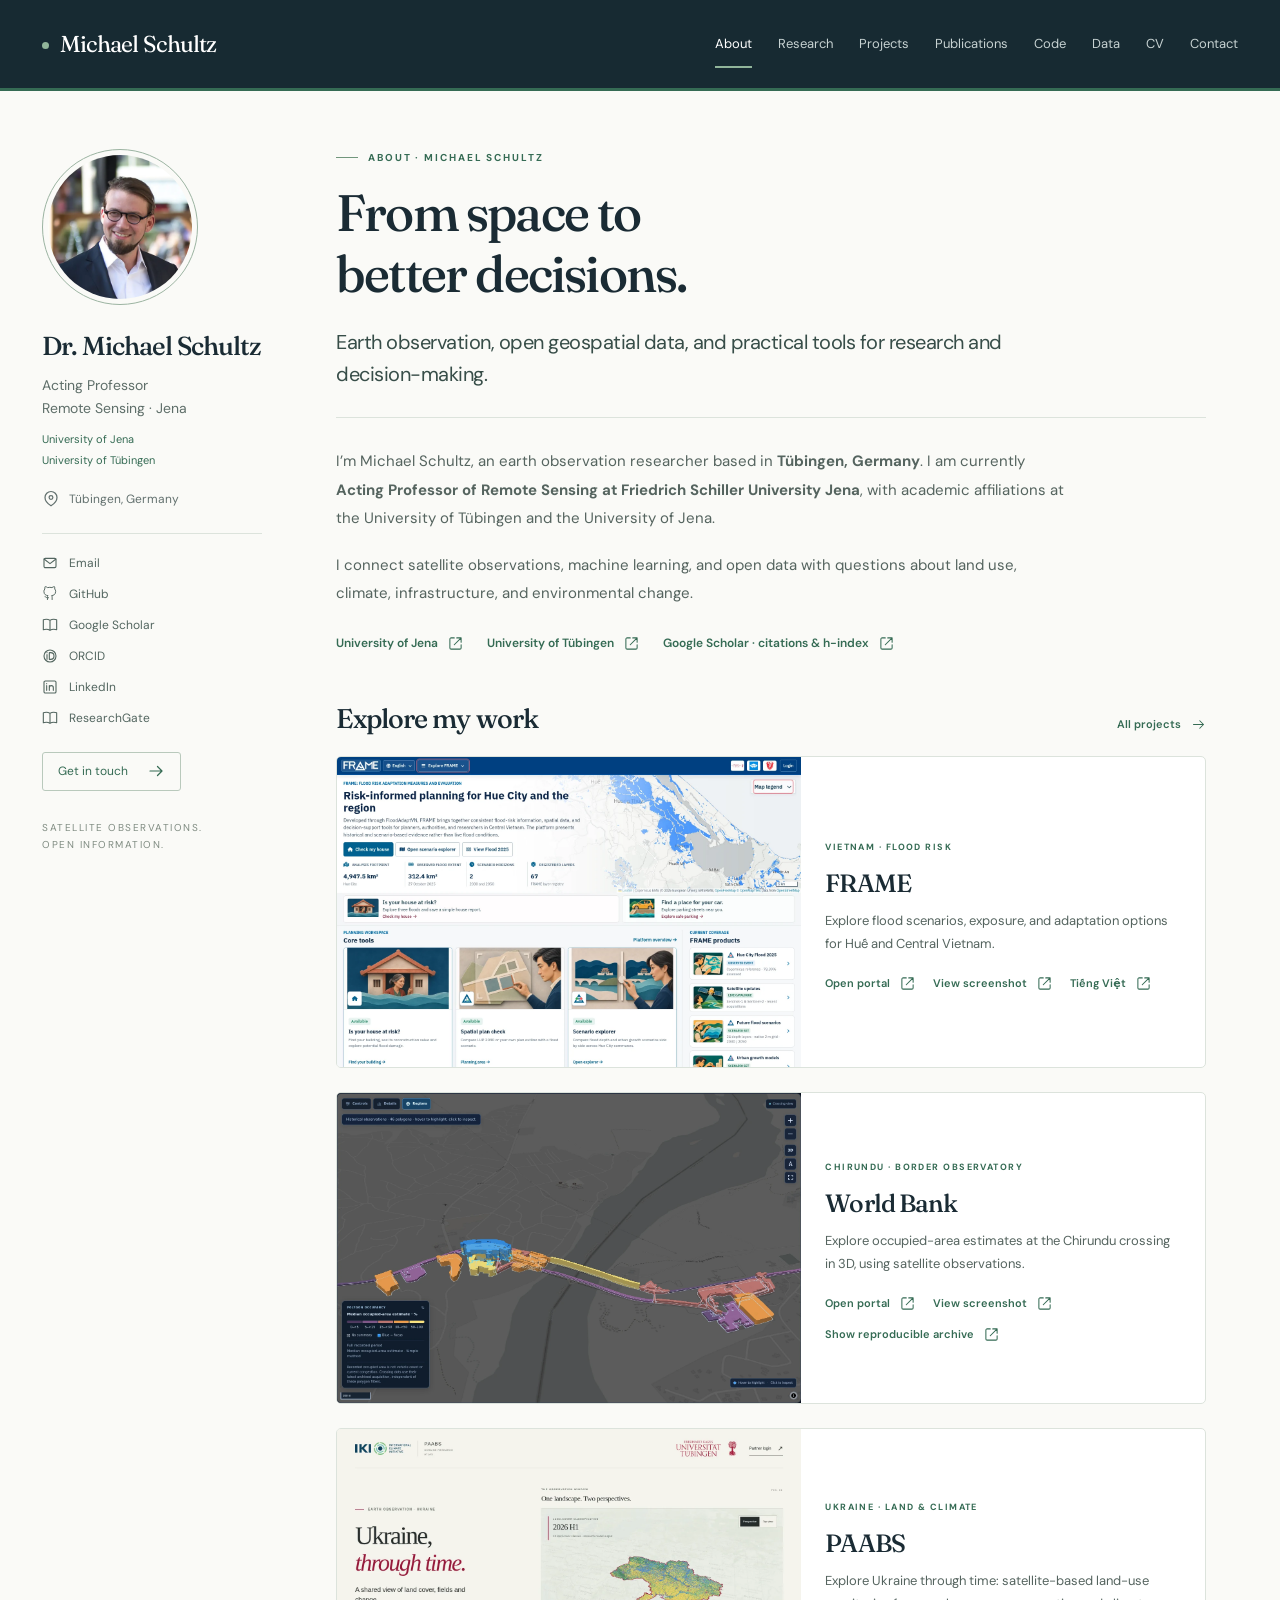
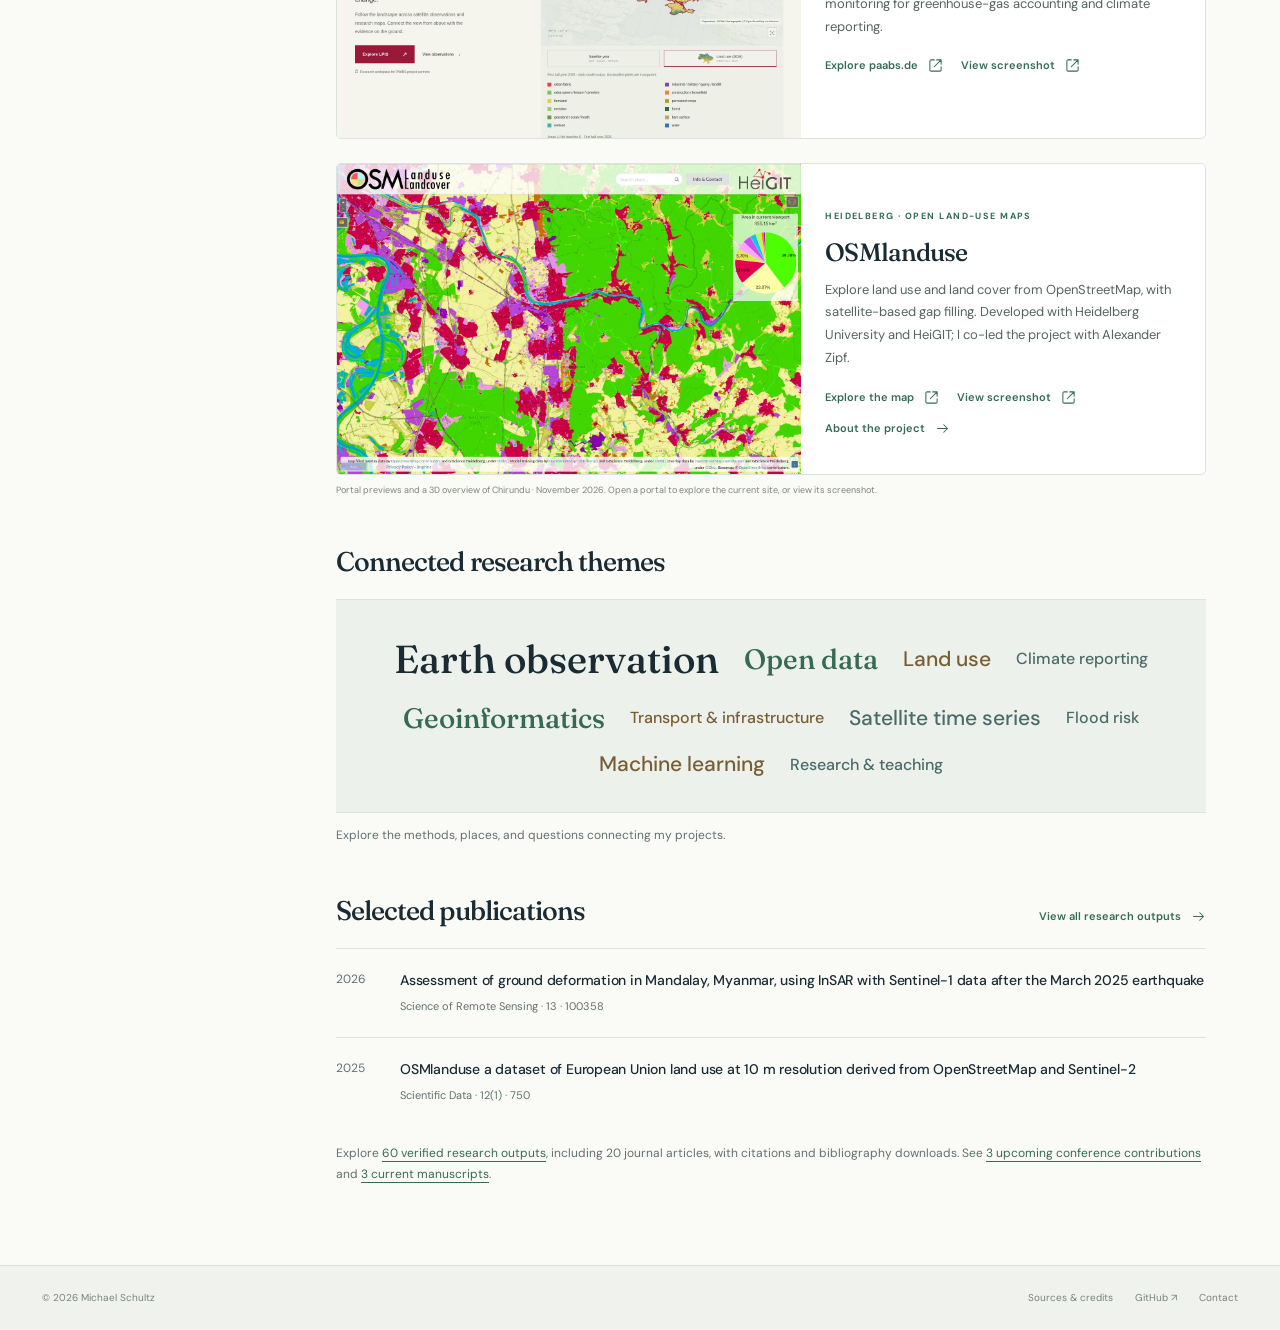
==== commit 4262ceb0: "Show complete project previews with a properly framed Chirundu image" ====
--- a/docs/index.html
+++ b/docs/index.html
@@ -1,10 +1,10 @@
 <!doctype html>
-<html lang="en"><head><meta charset="utf-8"><meta name="viewport" content="width=device-width,initial-scale=1"><title>About — Michael Schultz</title><meta name="description" content="Michael Schultz — Acting Professor of Remote Sensing at the University of Jena, based in Tübingen. Earth observation, World Bank projects, PAABS Ukraine, and FRAME Vietnam."><meta name="theme-color" content="#172a32"><link rel="canonical" href="https://schultzheidelberg.github.io/"><meta property="og:title" content="About — Michael Schultz"><meta property="og:description" content="Michael Schultz — Acting Professor of Remote Sensing at the University of Jena, based in Tübingen. Earth observation, World Bank projects, PAABS Ukraine, and FRAME Vietnam."><meta property="og:type" content="website"><meta property="og:url" content="https://schultzheidelberg.github.io/"><meta property="og:image" content="https://schultzheidelberg.github.io/assets/michael-schultz.webp"><link rel="icon" href="/assets/favicon.svg" type="image/svg+xml"><link rel="stylesheet" href="/assets/site.css"><script src="/assets/site.js" defer></script></head>
+<html lang="en"><head><meta charset="utf-8"><meta name="viewport" content="width=device-width,initial-scale=1"><title>About — Michael Schultz</title><meta name="description" content="Michael Schultz — Acting Professor of Remote Sensing at the University of Jena, based in Tübingen. Earth observation, World Bank projects, PAABS Ukraine, and FRAME Vietnam."><meta name="theme-color" content="#172a32"><link rel="canonical" href="https://schultzheidelberg.github.io/"><meta property="og:title" content="About — Michael Schultz"><meta property="og:description" content="Michael Schultz — Acting Professor of Remote Sensing at the University of Jena, based in Tübingen. Earth observation, World Bank projects, PAABS Ukraine, and FRAME Vietnam."><meta property="og:type" content="website"><meta property="og:url" content="https://schultzheidelberg.github.io/"><meta property="og:image" content="https://schultzheidelberg.github.io/assets/michael-schultz.webp"><link rel="icon" href="/assets/favicon.svg" type="image/svg+xml"><link rel="stylesheet" href="/assets/site.css?v=dd88e7abe7d7"><script src="/assets/site.js" defer></script></head>
 <body><a class="skip" href="#main">Skip to content</a><header class="masthead"><div class="topbar"><a class="brand" href="/"><span class="brand-dot"></span>Michael Schultz</a><button class="menu-toggle" aria-expanded="false" aria-controls="navigation"><svg viewBox="0 0 24 24" aria-hidden="true"><path d="M4 6h16M4 12h16M4 18h16"/></svg>Menu</button><nav id="navigation" class="nav" aria-label="Main navigation"><a href="/" aria-current="page">About</a><a href="/research/">Research</a><a href="/projects/">Projects</a><a href="/publications/">Publications</a><a href="/code/">Code</a><a href="/data/">Data</a><a href="/cv/">CV</a><a href="/contact/">Contact</a></nav></div></header>
 <div class="site-shell"><aside class="profile" aria-label="Michael Schultz’s profile"><div class="portrait-wrap"><img class="portrait" src="/assets/michael-schultz.webp" width="146" height="146" alt="Michael Schultz"></div><p class="profile-name">Dr. Michael Schultz</p><p class="profile-role">Acting Professor<br>Remote Sensing · Jena</p><div class="profile-affiliations"><a href="https://www.chemgeo.uni-jena.de/34397/institutsrat">University of Jena</a><a href="https://uni-tuebingen.de/en/fakultaeten/mathematisch-naturwissenschaftliche-fakultaet/fachbereiche/geowissenschaften/arbeitsgruppen/geographie/forschungsbereich/geoinformatik-gis/arbeitsgruppe/team/michael-schultz/">University of Tübingen</a></div><p class="profile-location"><svg viewBox="0 0 24 24" aria-hidden="true"><path d="M20 10c0 6-8 11-8 11S4 16 4 10a8 8 0 1 1 16 0Z"/><circle cx="12" cy="10" r="2.5"/></svg>Tübingen, Germany</p><div class="profile-links"><a href="mailto:schultz.consulting@outlook.com"><svg viewBox="0 0 24 24" aria-hidden="true"><rect x="3" y="5" width="18" height="14" rx="2"/><path d="m3 6 9 7 9-7"/></svg><span>Email</span></a><a href="https://github.com/schultzheidelberg"><svg viewBox="0 0 24 24" aria-hidden="true"><path d="M9 19c-4 1-4-2-6-2m12 5v-4a3.5 3.5 0 0 0-1-2.7c3.4-.4 7-1.7 7-7.3a5.7 5.7 0 0 0-1.6-4c.2-1.3.2-2.7-.4-4 0 0-1.3-.4-4.3 1.6a15 15 0 0 0-7.4 0C4.3-.4 3 0 3 0c-.6 1.3-.6 2.7-.4 4A5.7 5.7 0 0 0 1 8c0 5.6 3.6 6.9 7 7.3A3.5 3.5 0 0 0 7 18v4" transform="translate(2 1) scale(.88)"/></svg><span>GitHub</span></a><a href="https://scholar.google.com/citations?user=215uIhEAAAAJ&amp;hl=en"><svg viewBox="0 0 24 24" aria-hidden="true"><path d="M12 5c-3-2-6-2-10-1v15c4-1 7-1 10 1 3-2 6-2 10-1V4c-4-1-7-1-10 1Zm0 0v15"/></svg><span>Google Scholar</span></a><a href="https://orcid.org/0000-0002-4813-090X"><svg viewBox="0 0 24 24" aria-hidden="true"><circle cx="12" cy="12" r="9"/><path d="M7.5 10v7m0-10v.1M11 7h2a5 5 0 0 1 0 10h-2Z"/></svg><span>ORCID</span></a><a href="https://de.linkedin.com/in/michael-schultz-a9025638"><svg viewBox="0 0 24 24" aria-hidden="true"><rect x="3" y="3" width="18" height="18" rx="2"/><path d="M7 10v7m0-10v.1M11 17v-7m0 3a3 3 0 0 1 6 0v4"/></svg><span>LinkedIn</span></a><a href="https://www.researchgate.net/profile/Michael-Schultz-6"><svg viewBox="0 0 24 24" aria-hidden="true"><path d="M12 5c-3-2-6-2-10-1v15c4-1 7-1 10 1 3-2 6-2 10-1V4c-4-1-7-1-10 1Zm0 0v15"/></svg><span>ResearchGate</span></a></div><a class="profile-contact" href="/contact/">Get in touch<svg viewBox="0 0 24 24" aria-hidden="true"><path d="M4 12h16m-6-6 6 6-6 6"/></svg></a><p class="profile-note">Satellite observations.<br>Open information.</p></aside><main class="page" id="main"><header class="page-heading"><div class="eyebrow">ABOUT · MICHAEL SCHULTZ</div><h1>From space to<br>better decisions.</h1><p class="intro">Earth observation, open geospatial data, and practical tools for research and decision-making.</p></header>
 <div class="body-copy"><p>I’m Michael Schultz, an earth observation researcher based in <strong>Tübingen, Germany</strong>. I am currently <strong>Acting Professor of Remote Sensing at Friedrich Schiller University Jena</strong>, with academic affiliations at the University of Tübingen and the University of Jena.</p><p>I connect satellite observations, machine learning, and open data with questions about land use, climate, infrastructure, and environmental change.</p></div>
 <div class="inline-links"><a class="arrow-link" href="https://www.chemgeo.uni-jena.de/34397/institutsrat">University of Jena<svg viewBox="0 0 24 24" aria-hidden="true"><path d="M14 3h7v7M21 3 10 14"/><path d="M10 3H5a2 2 0 0 0-2 2v14a2 2 0 0 0 2 2h14a2 2 0 0 0 2-2v-5"/></svg></a><a class="arrow-link" href="https://uni-tuebingen.de/en/fakultaeten/mathematisch-naturwissenschaftliche-fakultaet/fachbereiche/geowissenschaften/arbeitsgruppen/geographie/forschungsbereich/geoinformatik-gis/arbeitsgruppe/team/michael-schultz/">University of Tübingen<svg viewBox="0 0 24 24" aria-hidden="true"><path d="M14 3h7v7M21 3 10 14"/><path d="M10 3H5a2 2 0 0 0-2 2v14a2 2 0 0 0 2 2h14a2 2 0 0 0 2-2v-5"/></svg></a><a class="arrow-link" href="https://scholar.google.com/citations?user=215uIhEAAAAJ&amp;hl=en">Google Scholar · citations & h-index<svg viewBox="0 0 24 24" aria-hidden="true"><path d="M14 3h7v7M21 3 10 14"/><path d="M10 3H5a2 2 0 0 0-2 2v14a2 2 0 0 0 2 2h14a2 2 0 0 0 2-2v-5"/></svg></a></div>
-<section class="section" aria-labelledby="platforms"><div class="section-top"><h2 id="platforms">Explore my work</h2><a class="arrow-link" href="/projects/">All projects<svg viewBox="0 0 24 24" aria-hidden="true"><path d="M4 12h16m-6-6 6 6-6 6"/></svg></a></div><div class="portal-list"><article class="portal-card"><a class="portal-preview" href="https://framefavn.org/" aria-label="Open FRAME"><img src="/assets/frame-home.webp" width="1440" height="960" alt="Screenshot of the FRAME landing page" loading="lazy"></a><div class="portal-copy"><span class="tag">VIETNAM · FLOOD RISK</span><h3>FRAME</h3><p>Explore flood scenarios, exposure, and adaptation options for Huế and Central Vietnam.</p><div class="project-links"><a class="arrow-link" href="https://framefavn.org/">Open portal<svg viewBox="0 0 24 24" aria-hidden="true"><path d="M14 3h7v7M21 3 10 14"/><path d="M10 3H5a2 2 0 0 0-2 2v14a2 2 0 0 0 2 2h14a2 2 0 0 0 2-2v-5"/></svg></a><a class="arrow-link" href="/assets/frame-home.webp">View screenshot<svg viewBox="0 0 24 24" aria-hidden="true"><path d="M14 3h7v7M21 3 10 14"/><path d="M10 3H5a2 2 0 0 0-2 2v14a2 2 0 0 0 2 2h14a2 2 0 0 0 2-2v-5"/></svg></a><a class="arrow-link" href="https://frame-vn.org/frame/">Tiếng Việt<svg viewBox="0 0 24 24" aria-hidden="true"><path d="M14 3h7v7M21 3 10 14"/><path d="M10 3H5a2 2 0 0 0-2 2v14a2 2 0 0 0 2 2h14a2 2 0 0 0 2-2v-5"/></svg></a></div></div></article><article class="portal-card"><a class="portal-preview" href="https://wbearthobservation.org/traffic/v11/?site=ID_004_Chirundu" aria-label="Open World Bank"><img src="/assets/chirundu-3d.webp" width="1568" height="863" alt="Zoomed 3D view of occupied-area estimates at the Chirundu border crossing" loading="lazy"></a><div class="portal-copy"><span class="tag">CHIRUNDU · BORDER OBSERVATORY</span><h3>World Bank</h3><p>Explore occupied-area estimates at the Chirundu crossing in 3D, using satellite observations.</p><div class="project-links"><a class="arrow-link" href="https://wbearthobservation.org/traffic/v11/?site=ID_004_Chirundu">Open portal<svg viewBox="0 0 24 24" aria-hidden="true"><path d="M14 3h7v7M21 3 10 14"/><path d="M10 3H5a2 2 0 0 0-2 2v14a2 2 0 0 0 2 2h14a2 2 0 0 0 2-2v-5"/></svg></a><a class="arrow-link" href="/assets/chirundu-3d.webp">View screenshot<svg viewBox="0 0 24 24" aria-hidden="true"><path d="M14 3h7v7M21 3 10 14"/><path d="M10 3H5a2 2 0 0 0-2 2v14a2 2 0 0 0 2 2h14a2 2 0 0 0 2-2v-5"/></svg></a><a class="arrow-link" href="https://reproducibility.worldbank.org/catalog/667">Show reproducible archive<svg viewBox="0 0 24 24" aria-hidden="true"><path d="M14 3h7v7M21 3 10 14"/><path d="M10 3H5a2 2 0 0 0-2 2v14a2 2 0 0 0 2 2h14a2 2 0 0 0 2-2v-5"/></svg></a></div></div></article><article class="portal-card"><a class="portal-preview" href="https://paabs.de/" aria-label="Open PAABS"><img src="/assets/paabs-platform.webp" width="1440" height="960" alt="Screenshot of the PAABS landing page" loading="lazy"></a><div class="portal-copy"><span class="tag">UKRAINE · LAND & CLIMATE</span><h3>PAABS</h3><p>Explore Ukraine through time: satellite-based land-use monitoring for greenhouse-gas accounting and climate reporting.</p><div class="project-links"><a class="arrow-link" href="https://paabs.de/">Explore paabs.de<svg viewBox="0 0 24 24" aria-hidden="true"><path d="M14 3h7v7M21 3 10 14"/><path d="M10 3H5a2 2 0 0 0-2 2v14a2 2 0 0 0 2 2h14a2 2 0 0 0 2-2v-5"/></svg></a><a class="arrow-link" href="/assets/paabs-platform.webp">View screenshot<svg viewBox="0 0 24 24" aria-hidden="true"><path d="M14 3h7v7M21 3 10 14"/><path d="M10 3H5a2 2 0 0 0-2 2v14a2 2 0 0 0 2 2h14a2 2 0 0 0 2-2v-5"/></svg></a></div></div></article><article class="portal-card"><a class="portal-preview" href="https://osmlanduse.org/" aria-label="Open OSMlanduse"><img src="/assets/osmlanduse-portal.webp" width="1440" height="960" alt="Screenshot of the OSM Landuse Landcover interactive map" loading="lazy"></a><div class="portal-copy"><span class="tag">HEIDELBERG · OPEN LAND-USE MAPS</span><h3>OSMlanduse</h3><p>Explore land use and land cover from OpenStreetMap, with satellite-based gap filling. Developed with Heidelberg University and HeiGIT; I co-led the project with Alexander Zipf.</p><div class="project-links"><a class="arrow-link" href="https://osmlanduse.org/">Explore the map<svg viewBox="0 0 24 24" aria-hidden="true"><path d="M14 3h7v7M21 3 10 14"/><path d="M10 3H5a2 2 0 0 0-2 2v14a2 2 0 0 0 2 2h14a2 2 0 0 0 2-2v-5"/></svg></a><a class="arrow-link" href="/assets/osmlanduse-portal.webp">View screenshot<svg viewBox="0 0 24 24" aria-hidden="true"><path d="M14 3h7v7M21 3 10 14"/><path d="M10 3H5a2 2 0 0 0-2 2v14a2 2 0 0 0 2 2h14a2 2 0 0 0 2-2v-5"/></svg></a><a class="arrow-link" href="/projects/#osmlanduse">About the project<svg viewBox="0 0 24 24" aria-hidden="true"><path d="M4 12h16m-6-6 6 6-6 6"/></svg></a></div></div></article></div><p class="image-credit">Portal previews and a close-up of Chirundu in 3D · November 2026. Open a portal to explore the current site, or view its screenshot.</p></section>
+<section class="section" aria-labelledby="platforms"><div class="section-top"><h2 id="platforms">Explore my work</h2><a class="arrow-link" href="/projects/">All projects<svg viewBox="0 0 24 24" aria-hidden="true"><path d="M4 12h16m-6-6 6 6-6 6"/></svg></a></div><div class="portal-list"><article class="portal-card"><a class="portal-preview" href="https://framefavn.org/" aria-label="Open FRAME"><img src="/assets/frame-home.webp" width="1440" height="960" alt="Screenshot of the FRAME landing page" loading="lazy"></a><div class="portal-copy"><span class="tag">VIETNAM · FLOOD RISK</span><h3>FRAME</h3><p>Explore flood scenarios, exposure, and adaptation options for Huế and Central Vietnam.</p><div class="project-links"><a class="arrow-link" href="https://framefavn.org/">Open portal<svg viewBox="0 0 24 24" aria-hidden="true"><path d="M14 3h7v7M21 3 10 14"/><path d="M10 3H5a2 2 0 0 0-2 2v14a2 2 0 0 0 2 2h14a2 2 0 0 0 2-2v-5"/></svg></a><a class="arrow-link" href="/assets/frame-home.webp">View screenshot<svg viewBox="0 0 24 24" aria-hidden="true"><path d="M14 3h7v7M21 3 10 14"/><path d="M10 3H5a2 2 0 0 0-2 2v14a2 2 0 0 0 2 2h14a2 2 0 0 0 2-2v-5"/></svg></a><a class="arrow-link" href="https://frame-vn.org/frame/">Tiếng Việt<svg viewBox="0 0 24 24" aria-hidden="true"><path d="M14 3h7v7M21 3 10 14"/><path d="M10 3H5a2 2 0 0 0-2 2v14a2 2 0 0 0 2 2h14a2 2 0 0 0 2-2v-5"/></svg></a></div></div></article><article class="portal-card"><a class="portal-preview" href="https://wbearthobservation.org/traffic/v11/?site=ID_004_Chirundu" aria-label="Open World Bank"><img src="/assets/chirundu-overview.webp" width="1440" height="961" alt="3D overview of occupied-area estimates across the Chirundu border crossing" loading="lazy"></a><div class="portal-copy"><span class="tag">CHIRUNDU · BORDER OBSERVATORY</span><h3>World Bank</h3><p>Explore occupied-area estimates at the Chirundu crossing in 3D, using satellite observations.</p><div class="project-links"><a class="arrow-link" href="https://wbearthobservation.org/traffic/v11/?site=ID_004_Chirundu">Open portal<svg viewBox="0 0 24 24" aria-hidden="true"><path d="M14 3h7v7M21 3 10 14"/><path d="M10 3H5a2 2 0 0 0-2 2v14a2 2 0 0 0 2 2h14a2 2 0 0 0 2-2v-5"/></svg></a><a class="arrow-link" href="/assets/chirundu-overview.webp">View screenshot<svg viewBox="0 0 24 24" aria-hidden="true"><path d="M14 3h7v7M21 3 10 14"/><path d="M10 3H5a2 2 0 0 0-2 2v14a2 2 0 0 0 2 2h14a2 2 0 0 0 2-2v-5"/></svg></a><a class="arrow-link" href="https://reproducibility.worldbank.org/catalog/667">Show reproducible archive<svg viewBox="0 0 24 24" aria-hidden="true"><path d="M14 3h7v7M21 3 10 14"/><path d="M10 3H5a2 2 0 0 0-2 2v14a2 2 0 0 0 2 2h14a2 2 0 0 0 2-2v-5"/></svg></a></div></div></article><article class="portal-card"><a class="portal-preview" href="https://paabs.de/" aria-label="Open PAABS"><img src="/assets/paabs-platform.webp" width="1440" height="960" alt="Screenshot of the PAABS landing page" loading="lazy"></a><div class="portal-copy"><span class="tag">UKRAINE · LAND & CLIMATE</span><h3>PAABS</h3><p>Explore Ukraine through time: satellite-based land-use monitoring for greenhouse-gas accounting and climate reporting.</p><div class="project-links"><a class="arrow-link" href="https://paabs.de/">Explore paabs.de<svg viewBox="0 0 24 24" aria-hidden="true"><path d="M14 3h7v7M21 3 10 14"/><path d="M10 3H5a2 2 0 0 0-2 2v14a2 2 0 0 0 2 2h14a2 2 0 0 0 2-2v-5"/></svg></a><a class="arrow-link" href="/assets/paabs-platform.webp">View screenshot<svg viewBox="0 0 24 24" aria-hidden="true"><path d="M14 3h7v7M21 3 10 14"/><path d="M10 3H5a2 2 0 0 0-2 2v14a2 2 0 0 0 2 2h14a2 2 0 0 0 2-2v-5"/></svg></a></div></div></article><article class="portal-card"><a class="portal-preview" href="https://osmlanduse.org/" aria-label="Open OSMlanduse"><img src="/assets/osmlanduse-portal.webp" width="1440" height="960" alt="Screenshot of the OSM Landuse Landcover interactive map" loading="lazy"></a><div class="portal-copy"><span class="tag">HEIDELBERG · OPEN LAND-USE MAPS</span><h3>OSMlanduse</h3><p>Explore land use and land cover from OpenStreetMap, with satellite-based gap filling. Developed with Heidelberg University and HeiGIT; I co-led the project with Alexander Zipf.</p><div class="project-links"><a class="arrow-link" href="https://osmlanduse.org/">Explore the map<svg viewBox="0 0 24 24" aria-hidden="true"><path d="M14 3h7v7M21 3 10 14"/><path d="M10 3H5a2 2 0 0 0-2 2v14a2 2 0 0 0 2 2h14a2 2 0 0 0 2-2v-5"/></svg></a><a class="arrow-link" href="/assets/osmlanduse-portal.webp">View screenshot<svg viewBox="0 0 24 24" aria-hidden="true"><path d="M14 3h7v7M21 3 10 14"/><path d="M10 3H5a2 2 0 0 0-2 2v14a2 2 0 0 0 2 2h14a2 2 0 0 0 2-2v-5"/></svg></a><a class="arrow-link" href="/projects/#osmlanduse">About the project<svg viewBox="0 0 24 24" aria-hidden="true"><path d="M4 12h16m-6-6 6 6-6 6"/></svg></a></div></div></article></div><p class="image-credit">Portal previews and a 3D overview of Chirundu · November 2026. Open a portal to explore the current site, or view its screenshot.</p></section>
 <section class="section research-cloud-section" aria-labelledby="research-cloud"><div class="section-top"><h2 id="research-cloud">Connected research themes</h2></div><nav class="research-cloud" aria-label="Explore research themes"><a class="cloud-largest" href="/research/">Earth observation</a><a class="cloud-large" href="/projects/#osmlanduse">Open data</a><a class="cloud-medium" href="/research/#land-use">Land use</a><a href="/projects/#ukraine">Climate reporting</a><a class="cloud-large" href="/research/">Geoinformatics</a><a href="/projects/#border-observatory">Transport &amp; infrastructure</a><a class="cloud-medium" href="/research/#forest-change">Satellite time series</a><a href="/projects/#frame">Flood risk</a><a class="cloud-medium" href="/code/">Machine learning</a><a href="/cv/">Research &amp; teaching</a></nav><p class="subtle">Explore the methods, places, and questions connecting my projects.</p></section>
 <section class="section" aria-labelledby="recent"><div class="section-top"><h2 id="recent">Selected publications</h2><a class="arrow-link" href="/publications/">View all research outputs<svg viewBox="0 0 24 24" aria-hidden="true"><path d="M4 12h16m-6-6 6 6-6 6"/></svg></a></div><article class="publication-preview"><time>2026</time><div><h3><a href="https://doi.org/10.1016/j.srs.2025.100358">Assessment of ground deformation in Mandalay, Myanmar, using InSAR with Sentinel-1 data after the March 2025 earthquake</a></h3><p>Science of Remote Sensing · 13 · 100358</p></div></article><article class="publication-preview"><time>2025</time><div><h3><a href="https://doi.org/10.1038/s41597-025-04703-8">OSMlanduse a dataset of European Union land use at 10 m resolution derived from OpenStreetMap and Sentinel-2</a></h3><p>Scientific Data · 12(1) · 750</p></div></article><p class="subtle bibliography-home">Explore <a href="/publications/">60 verified research outputs</a>, including 20 journal articles, with citations and bibliography downloads. See <a href="/publications/#upcoming">3 upcoming conference contributions</a> and <a href="/publications/#manuscripts">3 current manuscripts</a>.</p></section></main></div>
 <footer class="site-footer"><div class="footer-inner"><span>© 2026 Michael Schultz</span><div class="footer-links"><a href="/sources/">Sources & credits</a><a href="https://github.com/schultzheidelberg">GitHub ↗</a><a href="/contact/">Contact</a></div></div></footer><div class="status-message" role="status" aria-live="polite"></div></body></html>
--- a/assets/site.css
+++ b/assets/site.css
@@ -20,8 +20,8 @@
 .profile-affiliations a:hover{text-decoration:underline}
 .portal-list{display:grid;gap:24px}
 .portal-card{display:grid;grid-template-columns:minmax(0,1.15fr) minmax(0,1fr);border:1px solid var(--line);border-radius:5px;overflow:hidden;background:#fff}
-.portal-preview{display:block;background:var(--wash);align-self:stretch;min-width:0}
-.portal-preview img{width:100%;height:100%;object-fit:contain;object-position:center;aspect-ratio:3/2;transition:filter .2s}
+.portal-preview{display:flex;align-items:center;justify-content:center;background:var(--wash);align-self:stretch;min-width:0}
+.portal-preview img{width:100%;height:auto;object-fit:contain;transition:filter .2s}
 .portal-preview:hover img{filter:brightness(.95)}
 .portal-copy{padding:24px;min-width:0;align-self:center}
 .portal-copy h3{font-size:25px;margin:9px 0 12px}
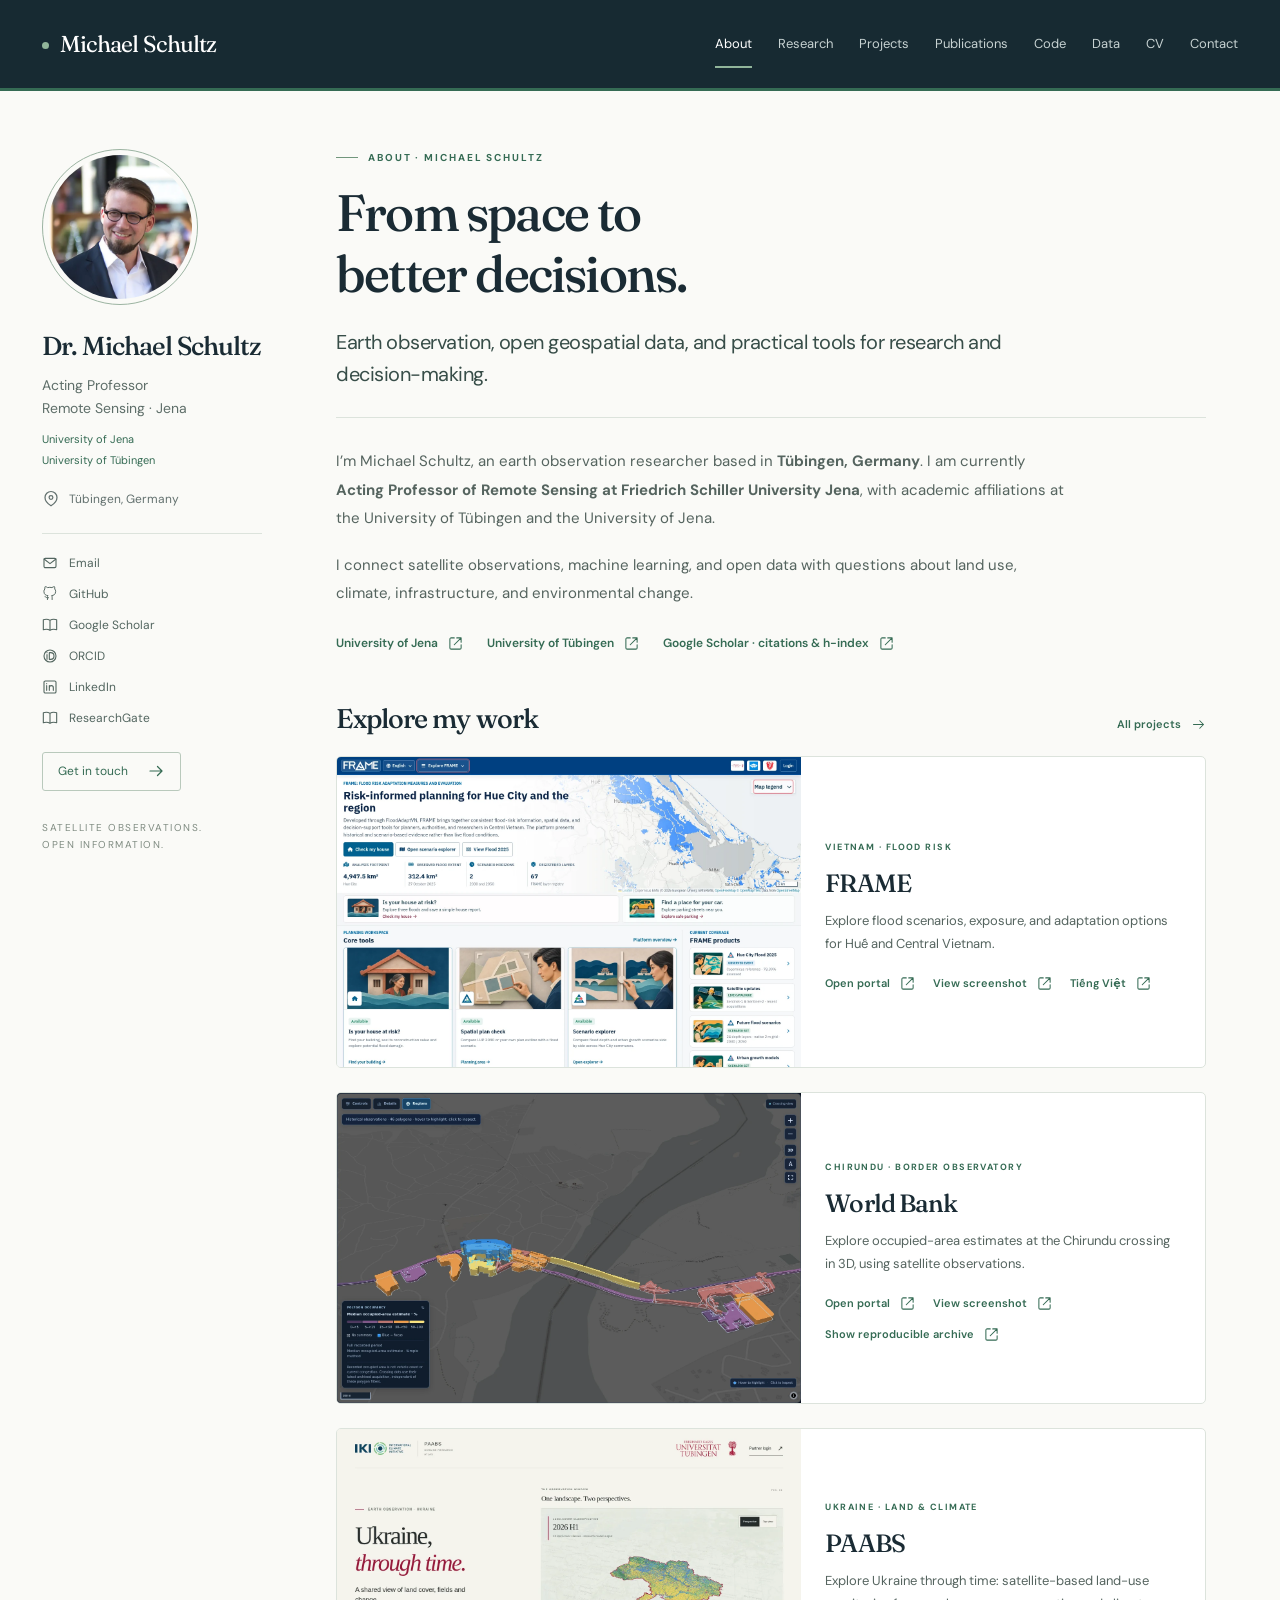
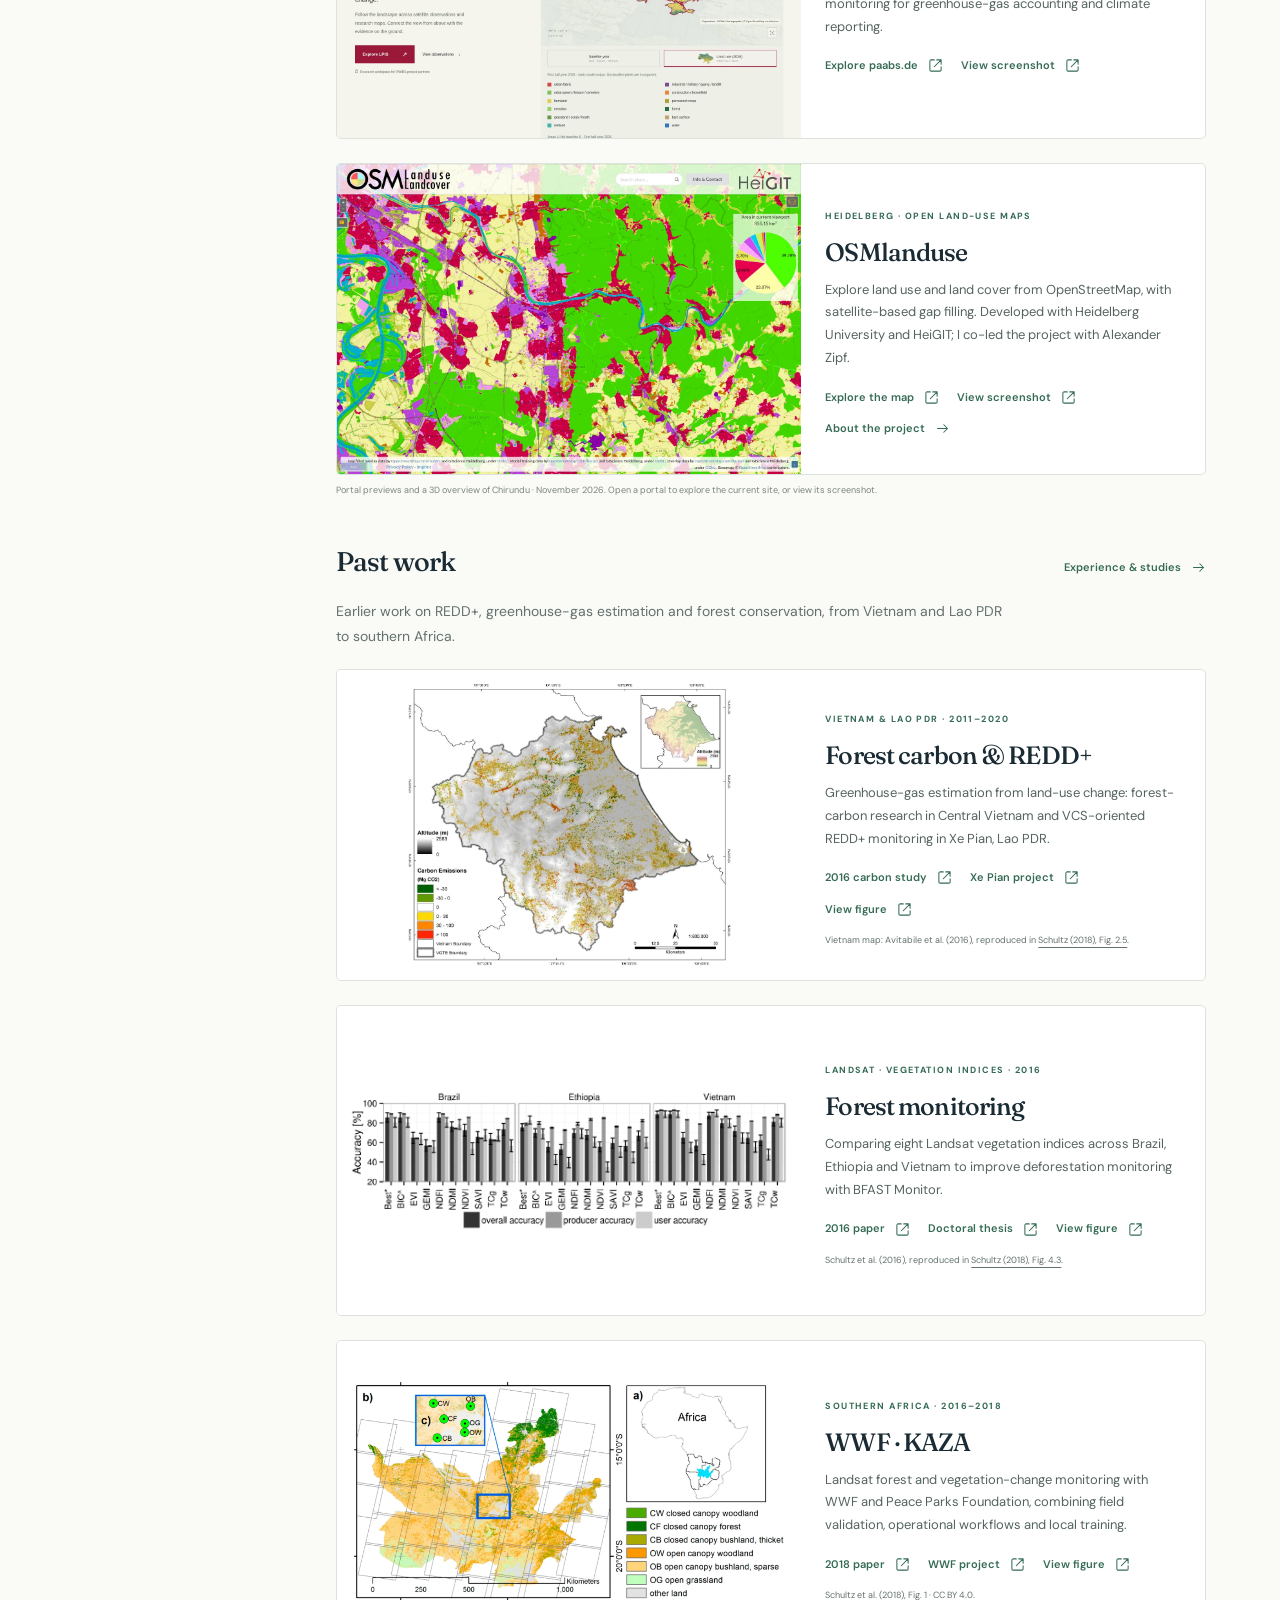
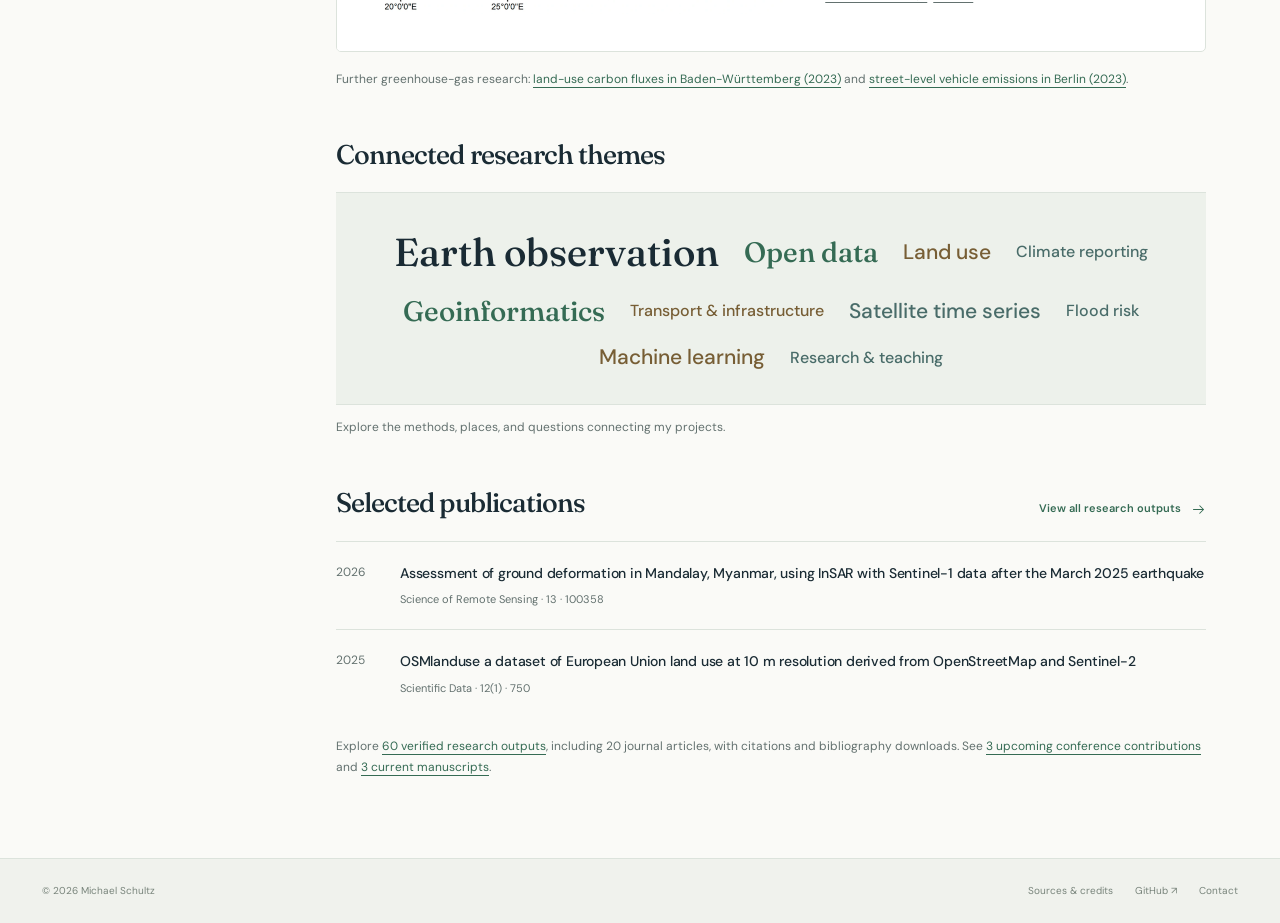
==== commit 5290d35a: "Add past REDD forest-carbon and WWF research experience" ====
--- a/docs/index.html
+++ b/docs/index.html
@@ -1,10 +1,11 @@
 <!doctype html>
-<html lang="en"><head><meta charset="utf-8"><meta name="viewport" content="width=device-width,initial-scale=1"><title>About — Michael Schultz</title><meta name="description" content="Michael Schultz — Acting Professor of Remote Sensing at the University of Jena, based in Tübingen. Earth observation, World Bank projects, PAABS Ukraine, and FRAME Vietnam."><meta name="theme-color" content="#172a32"><link rel="canonical" href="https://schultzheidelberg.github.io/"><meta property="og:title" content="About — Michael Schultz"><meta property="og:description" content="Michael Schultz — Acting Professor of Remote Sensing at the University of Jena, based in Tübingen. Earth observation, World Bank projects, PAABS Ukraine, and FRAME Vietnam."><meta property="og:type" content="website"><meta property="og:url" content="https://schultzheidelberg.github.io/"><meta property="og:image" content="https://schultzheidelberg.github.io/assets/michael-schultz.webp"><link rel="icon" href="/assets/favicon.svg" type="image/svg+xml"><link rel="stylesheet" href="/assets/site.css?v=dd88e7abe7d7"><script src="/assets/site.js" defer></script></head>
+<html lang="en"><head><meta charset="utf-8"><meta name="viewport" content="width=device-width,initial-scale=1"><title>About — Michael Schultz</title><meta name="description" content="Michael Schultz — Acting Professor of Remote Sensing at the University of Jena, based in Tübingen. Earth observation, World Bank projects, PAABS Ukraine, and FRAME Vietnam."><meta name="theme-color" content="#172a32"><link rel="canonical" href="https://schultzheidelberg.github.io/"><meta property="og:title" content="About — Michael Schultz"><meta property="og:description" content="Michael Schultz — Acting Professor of Remote Sensing at the University of Jena, based in Tübingen. Earth observation, World Bank projects, PAABS Ukraine, and FRAME Vietnam."><meta property="og:type" content="website"><meta property="og:url" content="https://schultzheidelberg.github.io/"><meta property="og:image" content="https://schultzheidelberg.github.io/assets/michael-schultz.webp"><link rel="icon" href="/assets/favicon.svg" type="image/svg+xml"><link rel="stylesheet" href="/assets/site.css?v=25631f46bfb4"><script src="/assets/site.js" defer></script></head>
 <body><a class="skip" href="#main">Skip to content</a><header class="masthead"><div class="topbar"><a class="brand" href="/"><span class="brand-dot"></span>Michael Schultz</a><button class="menu-toggle" aria-expanded="false" aria-controls="navigation"><svg viewBox="0 0 24 24" aria-hidden="true"><path d="M4 6h16M4 12h16M4 18h16"/></svg>Menu</button><nav id="navigation" class="nav" aria-label="Main navigation"><a href="/" aria-current="page">About</a><a href="/research/">Research</a><a href="/projects/">Projects</a><a href="/publications/">Publications</a><a href="/code/">Code</a><a href="/data/">Data</a><a href="/cv/">CV</a><a href="/contact/">Contact</a></nav></div></header>
 <div class="site-shell"><aside class="profile" aria-label="Michael Schultz’s profile"><div class="portrait-wrap"><img class="portrait" src="/assets/michael-schultz.webp" width="146" height="146" alt="Michael Schultz"></div><p class="profile-name">Dr. Michael Schultz</p><p class="profile-role">Acting Professor<br>Remote Sensing · Jena</p><div class="profile-affiliations"><a href="https://www.chemgeo.uni-jena.de/34397/institutsrat">University of Jena</a><a href="https://uni-tuebingen.de/en/fakultaeten/mathematisch-naturwissenschaftliche-fakultaet/fachbereiche/geowissenschaften/arbeitsgruppen/geographie/forschungsbereich/geoinformatik-gis/arbeitsgruppe/team/michael-schultz/">University of Tübingen</a></div><p class="profile-location"><svg viewBox="0 0 24 24" aria-hidden="true"><path d="M20 10c0 6-8 11-8 11S4 16 4 10a8 8 0 1 1 16 0Z"/><circle cx="12" cy="10" r="2.5"/></svg>Tübingen, Germany</p><div class="profile-links"><a href="mailto:schultz.consulting@outlook.com"><svg viewBox="0 0 24 24" aria-hidden="true"><rect x="3" y="5" width="18" height="14" rx="2"/><path d="m3 6 9 7 9-7"/></svg><span>Email</span></a><a href="https://github.com/schultzheidelberg"><svg viewBox="0 0 24 24" aria-hidden="true"><path d="M9 19c-4 1-4-2-6-2m12 5v-4a3.5 3.5 0 0 0-1-2.7c3.4-.4 7-1.7 7-7.3a5.7 5.7 0 0 0-1.6-4c.2-1.3.2-2.7-.4-4 0 0-1.3-.4-4.3 1.6a15 15 0 0 0-7.4 0C4.3-.4 3 0 3 0c-.6 1.3-.6 2.7-.4 4A5.7 5.7 0 0 0 1 8c0 5.6 3.6 6.9 7 7.3A3.5 3.5 0 0 0 7 18v4" transform="translate(2 1) scale(.88)"/></svg><span>GitHub</span></a><a href="https://scholar.google.com/citations?user=215uIhEAAAAJ&amp;hl=en"><svg viewBox="0 0 24 24" aria-hidden="true"><path d="M12 5c-3-2-6-2-10-1v15c4-1 7-1 10 1 3-2 6-2 10-1V4c-4-1-7-1-10 1Zm0 0v15"/></svg><span>Google Scholar</span></a><a href="https://orcid.org/0000-0002-4813-090X"><svg viewBox="0 0 24 24" aria-hidden="true"><circle cx="12" cy="12" r="9"/><path d="M7.5 10v7m0-10v.1M11 7h2a5 5 0 0 1 0 10h-2Z"/></svg><span>ORCID</span></a><a href="https://de.linkedin.com/in/michael-schultz-a9025638"><svg viewBox="0 0 24 24" aria-hidden="true"><rect x="3" y="3" width="18" height="18" rx="2"/><path d="M7 10v7m0-10v.1M11 17v-7m0 3a3 3 0 0 1 6 0v4"/></svg><span>LinkedIn</span></a><a href="https://www.researchgate.net/profile/Michael-Schultz-6"><svg viewBox="0 0 24 24" aria-hidden="true"><path d="M12 5c-3-2-6-2-10-1v15c4-1 7-1 10 1 3-2 6-2 10-1V4c-4-1-7-1-10 1Zm0 0v15"/></svg><span>ResearchGate</span></a></div><a class="profile-contact" href="/contact/">Get in touch<svg viewBox="0 0 24 24" aria-hidden="true"><path d="M4 12h16m-6-6 6 6-6 6"/></svg></a><p class="profile-note">Satellite observations.<br>Open information.</p></aside><main class="page" id="main"><header class="page-heading"><div class="eyebrow">ABOUT · MICHAEL SCHULTZ</div><h1>From space to<br>better decisions.</h1><p class="intro">Earth observation, open geospatial data, and practical tools for research and decision-making.</p></header>
 <div class="body-copy"><p>I’m Michael Schultz, an earth observation researcher based in <strong>Tübingen, Germany</strong>. I am currently <strong>Acting Professor of Remote Sensing at Friedrich Schiller University Jena</strong>, with academic affiliations at the University of Tübingen and the University of Jena.</p><p>I connect satellite observations, machine learning, and open data with questions about land use, climate, infrastructure, and environmental change.</p></div>
 <div class="inline-links"><a class="arrow-link" href="https://www.chemgeo.uni-jena.de/34397/institutsrat">University of Jena<svg viewBox="0 0 24 24" aria-hidden="true"><path d="M14 3h7v7M21 3 10 14"/><path d="M10 3H5a2 2 0 0 0-2 2v14a2 2 0 0 0 2 2h14a2 2 0 0 0 2-2v-5"/></svg></a><a class="arrow-link" href="https://uni-tuebingen.de/en/fakultaeten/mathematisch-naturwissenschaftliche-fakultaet/fachbereiche/geowissenschaften/arbeitsgruppen/geographie/forschungsbereich/geoinformatik-gis/arbeitsgruppe/team/michael-schultz/">University of Tübingen<svg viewBox="0 0 24 24" aria-hidden="true"><path d="M14 3h7v7M21 3 10 14"/><path d="M10 3H5a2 2 0 0 0-2 2v14a2 2 0 0 0 2 2h14a2 2 0 0 0 2-2v-5"/></svg></a><a class="arrow-link" href="https://scholar.google.com/citations?user=215uIhEAAAAJ&amp;hl=en">Google Scholar · citations & h-index<svg viewBox="0 0 24 24" aria-hidden="true"><path d="M14 3h7v7M21 3 10 14"/><path d="M10 3H5a2 2 0 0 0-2 2v14a2 2 0 0 0 2 2h14a2 2 0 0 0 2-2v-5"/></svg></a></div>
 <section class="section" aria-labelledby="platforms"><div class="section-top"><h2 id="platforms">Explore my work</h2><a class="arrow-link" href="/projects/">All projects<svg viewBox="0 0 24 24" aria-hidden="true"><path d="M4 12h16m-6-6 6 6-6 6"/></svg></a></div><div class="portal-list"><article class="portal-card"><a class="portal-preview" href="https://framefavn.org/" aria-label="Open FRAME"><img src="/assets/frame-home.webp" width="1440" height="960" alt="Screenshot of the FRAME landing page" loading="lazy"></a><div class="portal-copy"><span class="tag">VIETNAM · FLOOD RISK</span><h3>FRAME</h3><p>Explore flood scenarios, exposure, and adaptation options for Huế and Central Vietnam.</p><div class="project-links"><a class="arrow-link" href="https://framefavn.org/">Open portal<svg viewBox="0 0 24 24" aria-hidden="true"><path d="M14 3h7v7M21 3 10 14"/><path d="M10 3H5a2 2 0 0 0-2 2v14a2 2 0 0 0 2 2h14a2 2 0 0 0 2-2v-5"/></svg></a><a class="arrow-link" href="/assets/frame-home.webp">View screenshot<svg viewBox="0 0 24 24" aria-hidden="true"><path d="M14 3h7v7M21 3 10 14"/><path d="M10 3H5a2 2 0 0 0-2 2v14a2 2 0 0 0 2 2h14a2 2 0 0 0 2-2v-5"/></svg></a><a class="arrow-link" href="https://frame-vn.org/frame/">Tiếng Việt<svg viewBox="0 0 24 24" aria-hidden="true"><path d="M14 3h7v7M21 3 10 14"/><path d="M10 3H5a2 2 0 0 0-2 2v14a2 2 0 0 0 2 2h14a2 2 0 0 0 2-2v-5"/></svg></a></div></div></article><article class="portal-card"><a class="portal-preview" href="https://wbearthobservation.org/traffic/v11/?site=ID_004_Chirundu" aria-label="Open World Bank"><img src="/assets/chirundu-overview.webp" width="1440" height="961" alt="3D overview of occupied-area estimates across the Chirundu border crossing" loading="lazy"></a><div class="portal-copy"><span class="tag">CHIRUNDU · BORDER OBSERVATORY</span><h3>World Bank</h3><p>Explore occupied-area estimates at the Chirundu crossing in 3D, using satellite observations.</p><div class="project-links"><a class="arrow-link" href="https://wbearthobservation.org/traffic/v11/?site=ID_004_Chirundu">Open portal<svg viewBox="0 0 24 24" aria-hidden="true"><path d="M14 3h7v7M21 3 10 14"/><path d="M10 3H5a2 2 0 0 0-2 2v14a2 2 0 0 0 2 2h14a2 2 0 0 0 2-2v-5"/></svg></a><a class="arrow-link" href="/assets/chirundu-overview.webp">View screenshot<svg viewBox="0 0 24 24" aria-hidden="true"><path d="M14 3h7v7M21 3 10 14"/><path d="M10 3H5a2 2 0 0 0-2 2v14a2 2 0 0 0 2 2h14a2 2 0 0 0 2-2v-5"/></svg></a><a class="arrow-link" href="https://reproducibility.worldbank.org/catalog/667">Show reproducible archive<svg viewBox="0 0 24 24" aria-hidden="true"><path d="M14 3h7v7M21 3 10 14"/><path d="M10 3H5a2 2 0 0 0-2 2v14a2 2 0 0 0 2 2h14a2 2 0 0 0 2-2v-5"/></svg></a></div></div></article><article class="portal-card"><a class="portal-preview" href="https://paabs.de/" aria-label="Open PAABS"><img src="/assets/paabs-platform.webp" width="1440" height="960" alt="Screenshot of the PAABS landing page" loading="lazy"></a><div class="portal-copy"><span class="tag">UKRAINE · LAND & CLIMATE</span><h3>PAABS</h3><p>Explore Ukraine through time: satellite-based land-use monitoring for greenhouse-gas accounting and climate reporting.</p><div class="project-links"><a class="arrow-link" href="https://paabs.de/">Explore paabs.de<svg viewBox="0 0 24 24" aria-hidden="true"><path d="M14 3h7v7M21 3 10 14"/><path d="M10 3H5a2 2 0 0 0-2 2v14a2 2 0 0 0 2 2h14a2 2 0 0 0 2-2v-5"/></svg></a><a class="arrow-link" href="/assets/paabs-platform.webp">View screenshot<svg viewBox="0 0 24 24" aria-hidden="true"><path d="M14 3h7v7M21 3 10 14"/><path d="M10 3H5a2 2 0 0 0-2 2v14a2 2 0 0 0 2 2h14a2 2 0 0 0 2-2v-5"/></svg></a></div></div></article><article class="portal-card"><a class="portal-preview" href="https://osmlanduse.org/" aria-label="Open OSMlanduse"><img src="/assets/osmlanduse-portal.webp" width="1440" height="960" alt="Screenshot of the OSM Landuse Landcover interactive map" loading="lazy"></a><div class="portal-copy"><span class="tag">HEIDELBERG · OPEN LAND-USE MAPS</span><h3>OSMlanduse</h3><p>Explore land use and land cover from OpenStreetMap, with satellite-based gap filling. Developed with Heidelberg University and HeiGIT; I co-led the project with Alexander Zipf.</p><div class="project-links"><a class="arrow-link" href="https://osmlanduse.org/">Explore the map<svg viewBox="0 0 24 24" aria-hidden="true"><path d="M14 3h7v7M21 3 10 14"/><path d="M10 3H5a2 2 0 0 0-2 2v14a2 2 0 0 0 2 2h14a2 2 0 0 0 2-2v-5"/></svg></a><a class="arrow-link" href="/assets/osmlanduse-portal.webp">View screenshot<svg viewBox="0 0 24 24" aria-hidden="true"><path d="M14 3h7v7M21 3 10 14"/><path d="M10 3H5a2 2 0 0 0-2 2v14a2 2 0 0 0 2 2h14a2 2 0 0 0 2-2v-5"/></svg></a><a class="arrow-link" href="/projects/#osmlanduse">About the project<svg viewBox="0 0 24 24" aria-hidden="true"><path d="M4 12h16m-6-6 6 6-6 6"/></svg></a></div></div></article></div><p class="image-credit">Portal previews and a 3D overview of Chirundu · November 2026. Open a portal to explore the current site, or view its screenshot.</p></section>
+<section class="section past-work" aria-labelledby="past-work"><div class="section-top"><h2 id="past-work">Past work</h2><a class="arrow-link" href="/projects/#past-work">Experience & studies<svg viewBox="0 0 24 24" aria-hidden="true"><path d="M4 12h16m-6-6 6 6-6 6"/></svg></a></div><p class="past-work-intro">Earlier work on REDD+, greenhouse-gas estimation and forest conservation, from Vietnam and Lao PDR to southern Africa.</p><div class="portal-list"><article class="portal-card past-work-card"><a class="past-preview" href="/assets/past-carbon-vietnam.webp" aria-label="View figure: Forest carbon &amp; REDD+"><img src="/assets/past-carbon-vietnam.webp" width="957" height="834" alt="Map of carbon emissions and removals from land-cover change in Central Vietnam, with complete legend" loading="lazy"></a><div class="portal-copy"><span class="tag">VIETNAM & LAO PDR · 2011–2020</span><h3>Forest carbon & REDD+</h3><p>Greenhouse-gas estimation from land-use change: forest-carbon research in Central Vietnam and VCS-oriented REDD+ monitoring in Xe Pian, Lao PDR.</p><div class="project-links"><a class="arrow-link" href="https://doi.org/10.1080/17583004.2016.1254009">2016 carbon study<svg viewBox="0 0 24 24" aria-hidden="true"><path d="M14 3h7v7M21 3 10 14"/><path d="M10 3H5a2 2 0 0 0-2 2v14a2 2 0 0 0 2 2h14a2 2 0 0 0 2-2v-5"/></svg></a><a class="arrow-link" href="https://www.wwf.at/wwf-und-bundesforste-schuetzen-regenwaelder-in-laos/">Xe Pian project<svg viewBox="0 0 24 24" aria-hidden="true"><path d="M14 3h7v7M21 3 10 14"/><path d="M10 3H5a2 2 0 0 0-2 2v14a2 2 0 0 0 2 2h14a2 2 0 0 0 2-2v-5"/></svg></a><a class="arrow-link" href="/assets/past-carbon-vietnam.webp">View figure<svg viewBox="0 0 24 24" aria-hidden="true"><path d="M14 3h7v7M21 3 10 14"/><path d="M10 3H5a2 2 0 0 0-2 2v14a2 2 0 0 0 2 2h14a2 2 0 0 0 2-2v-5"/></svg></a></div><p class="image-credit">Vietnam map: Avitabile et al. (2016), reproduced in <a href="https://edepot.wur.nl/454885#page=38">Schultz (2018), Fig. 2.5</a>.</p></div></article><article class="portal-card past-work-card"><a class="past-preview" href="/assets/past-vegetation-indices.webp" aria-label="View figure: Forest monitoring"><img src="/assets/past-vegetation-indices.webp" width="956" height="307" alt="Complete three-panel comparison of vegetation-index accuracy in Brazil, Ethiopia and Vietnam" loading="lazy"></a><div class="portal-copy"><span class="tag">LANDSAT · VEGETATION INDICES · 2016</span><h3>Forest monitoring</h3><p>Comparing eight Landsat vegetation indices across Brazil, Ethiopia and Vietnam to improve deforestation monitoring with BFAST Monitor.</p><div class="project-links"><a class="arrow-link" href="https://doi.org/10.1016/j.jag.2016.06.020">2016 paper<svg viewBox="0 0 24 24" aria-hidden="true"><path d="M14 3h7v7M21 3 10 14"/><path d="M10 3H5a2 2 0 0 0-2 2v14a2 2 0 0 0 2 2h14a2 2 0 0 0 2-2v-5"/></svg></a><a class="arrow-link" href="https://doi.org/10.18174/454885">Doctoral thesis<svg viewBox="0 0 24 24" aria-hidden="true"><path d="M14 3h7v7M21 3 10 14"/><path d="M10 3H5a2 2 0 0 0-2 2v14a2 2 0 0 0 2 2h14a2 2 0 0 0 2-2v-5"/></svg></a><a class="arrow-link" href="/assets/past-vegetation-indices.webp">View figure<svg viewBox="0 0 24 24" aria-hidden="true"><path d="M14 3h7v7M21 3 10 14"/><path d="M10 3H5a2 2 0 0 0-2 2v14a2 2 0 0 0 2 2h14a2 2 0 0 0 2-2v-5"/></svg></a></div><p class="image-credit">Schultz et al. (2016), reproduced in <a href="https://edepot.wur.nl/454885#page=75">Schultz (2018), Fig. 4.3</a>.</p></div></article><article class="portal-card past-work-card"><a class="past-preview" href="/assets/past-wwf-kaza.webp" aria-label="View figure: WWF · KAZA"><img src="/assets/past-wwf-kaza.webp" width="1600" height="858" alt="Complete KAZA study-area map with land-cover classes, field sites and location in Africa" loading="lazy"></a><div class="portal-copy"><span class="tag">SOUTHERN AFRICA · 2016–2018</span><h3>WWF · KAZA</h3><p>Landsat forest and vegetation-change monitoring with WWF and Peace Parks Foundation, combining field validation, operational workflows and local training.</p><div class="project-links"><a class="arrow-link" href="https://doi.org/10.3390/rs10111850">2018 paper<svg viewBox="0 0 24 24" aria-hidden="true"><path d="M14 3h7v7M21 3 10 14"/><path d="M10 3H5a2 2 0 0 0-2 2v14a2 2 0 0 0 2 2h14a2 2 0 0 0 2-2v-5"/></svg></a><a class="arrow-link" href="https://space-science.wwf.de/project/kaza-land-cover-mapping-and-monitoring/">WWF project<svg viewBox="0 0 24 24" aria-hidden="true"><path d="M14 3h7v7M21 3 10 14"/><path d="M10 3H5a2 2 0 0 0-2 2v14a2 2 0 0 0 2 2h14a2 2 0 0 0 2-2v-5"/></svg></a><a class="arrow-link" href="/assets/past-wwf-kaza.webp">View figure<svg viewBox="0 0 24 24" aria-hidden="true"><path d="M14 3h7v7M21 3 10 14"/><path d="M10 3H5a2 2 0 0 0-2 2v14a2 2 0 0 0 2 2h14a2 2 0 0 0 2-2v-5"/></svg></a></div><p class="image-credit"><a href="https://www.mdpi.com/2072-4292/10/11/1850">Schultz et al. (2018), Fig. 1</a> · <a href="https://creativecommons.org/licenses/by/4.0/">CC BY 4.0</a>.</p></div></article></div><p class="subtle past-work-followup">Further greenhouse-gas research: <a href="https://doi.org/10.1007/s10661-023-11141-9">land-use carbon fluxes in Baden-Württemberg (2023)</a> and <a href="https://doi.org/10.3390/ijgi12040138">street-level vehicle emissions in Berlin (2023)</a>.</p></section>
 <section class="section research-cloud-section" aria-labelledby="research-cloud"><div class="section-top"><h2 id="research-cloud">Connected research themes</h2></div><nav class="research-cloud" aria-label="Explore research themes"><a class="cloud-largest" href="/research/">Earth observation</a><a class="cloud-large" href="/projects/#osmlanduse">Open data</a><a class="cloud-medium" href="/research/#land-use">Land use</a><a href="/projects/#ukraine">Climate reporting</a><a class="cloud-large" href="/research/">Geoinformatics</a><a href="/projects/#border-observatory">Transport &amp; infrastructure</a><a class="cloud-medium" href="/research/#forest-change">Satellite time series</a><a href="/projects/#frame">Flood risk</a><a class="cloud-medium" href="/code/">Machine learning</a><a href="/cv/">Research &amp; teaching</a></nav><p class="subtle">Explore the methods, places, and questions connecting my projects.</p></section>
 <section class="section" aria-labelledby="recent"><div class="section-top"><h2 id="recent">Selected publications</h2><a class="arrow-link" href="/publications/">View all research outputs<svg viewBox="0 0 24 24" aria-hidden="true"><path d="M4 12h16m-6-6 6 6-6 6"/></svg></a></div><article class="publication-preview"><time>2026</time><div><h3><a href="https://doi.org/10.1016/j.srs.2025.100358">Assessment of ground deformation in Mandalay, Myanmar, using InSAR with Sentinel-1 data after the March 2025 earthquake</a></h3><p>Science of Remote Sensing · 13 · 100358</p></div></article><article class="publication-preview"><time>2025</time><div><h3><a href="https://doi.org/10.1038/s41597-025-04703-8">OSMlanduse a dataset of European Union land use at 10 m resolution derived from OpenStreetMap and Sentinel-2</a></h3><p>Scientific Data · 12(1) · 750</p></div></article><p class="subtle bibliography-home">Explore <a href="/publications/">60 verified research outputs</a>, including 20 journal articles, with citations and bibliography downloads. See <a href="/publications/#upcoming">3 upcoming conference contributions</a> and <a href="/publications/#manuscripts">3 current manuscripts</a>.</p></section></main></div>
 <footer class="site-footer"><div class="footer-inner"><span>© 2026 Michael Schultz</span><div class="footer-links"><a href="/sources/">Sources & credits</a><a href="https://github.com/schultzheidelberg">GitHub ↗</a><a href="/contact/">Contact</a></div></div></footer><div class="status-message" role="status" aria-live="polite"></div></body></html>
--- a/assets/site.css
+++ b/assets/site.css
@@ -28,6 +28,12 @@
 .portal-copy p{font-size:13px;line-height:1.75;color:#55645f}
 .portal-copy .project-links{gap:12px 18px}
 .portal-copy .arrow-link{font-size:11px}
+.past-work-intro{font-size:14px;color:var(--muted);margin-bottom:21px;max-width:680px}
+.past-preview{display:block;position:relative;aspect-ratio:3/2;align-self:center;background:#fff;min-width:0}
+.past-preview img{position:absolute;inset:0;width:100%;height:100%;object-fit:contain;padding:12px}
+.past-preview:hover img{filter:brightness(.97)}
+.past-work-card .image-credit{font-size:9px;line-height:1.6;color:var(--muted);margin-top:14px}
+.past-work-followup{margin-top:17px}
 .research-cloud{display:flex;justify-content:center;align-items:center;gap:12px 25px;flex-wrap:wrap;padding:32px 24px;background:var(--wash);border-block:1px solid var(--line)}
 .research-cloud a{font:500 16px/1.4 var(--sans);text-decoration:none;color:#496c69}
 .research-cloud a:nth-child(3n){color:#775e35}
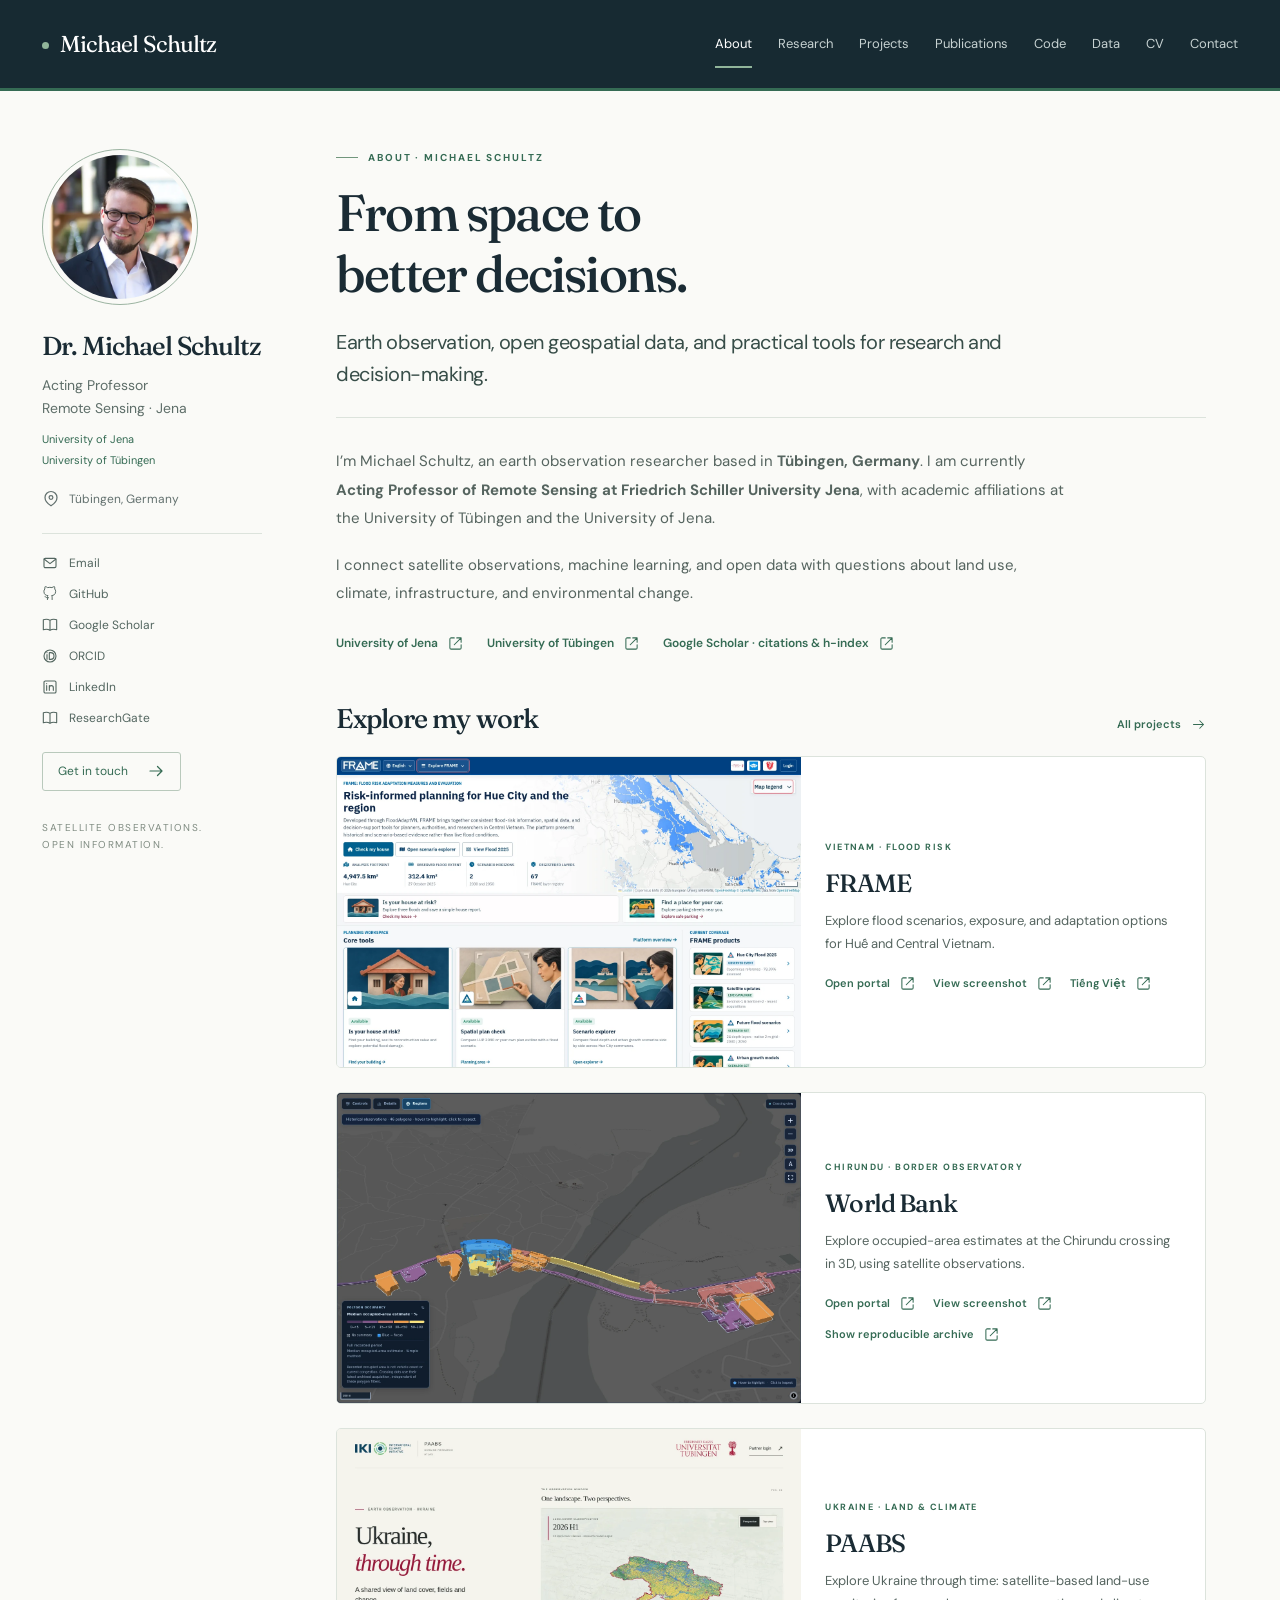
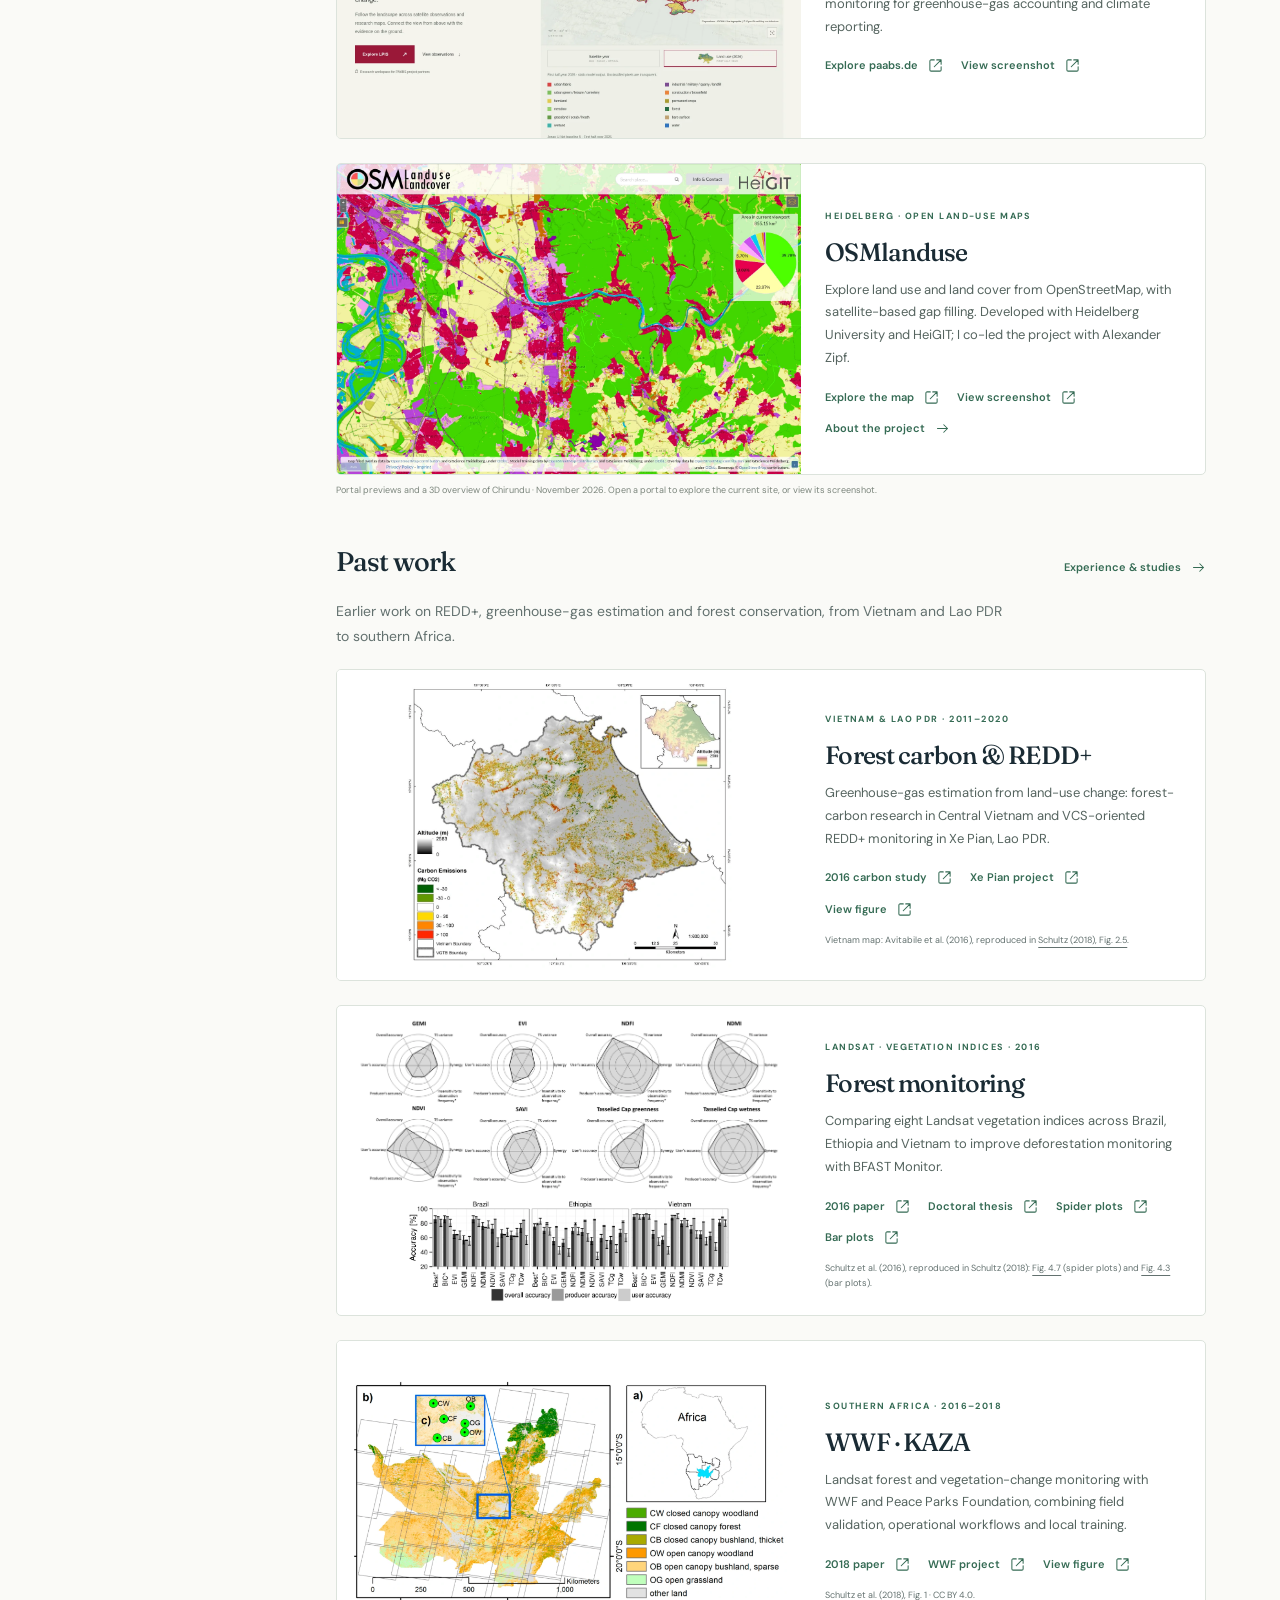
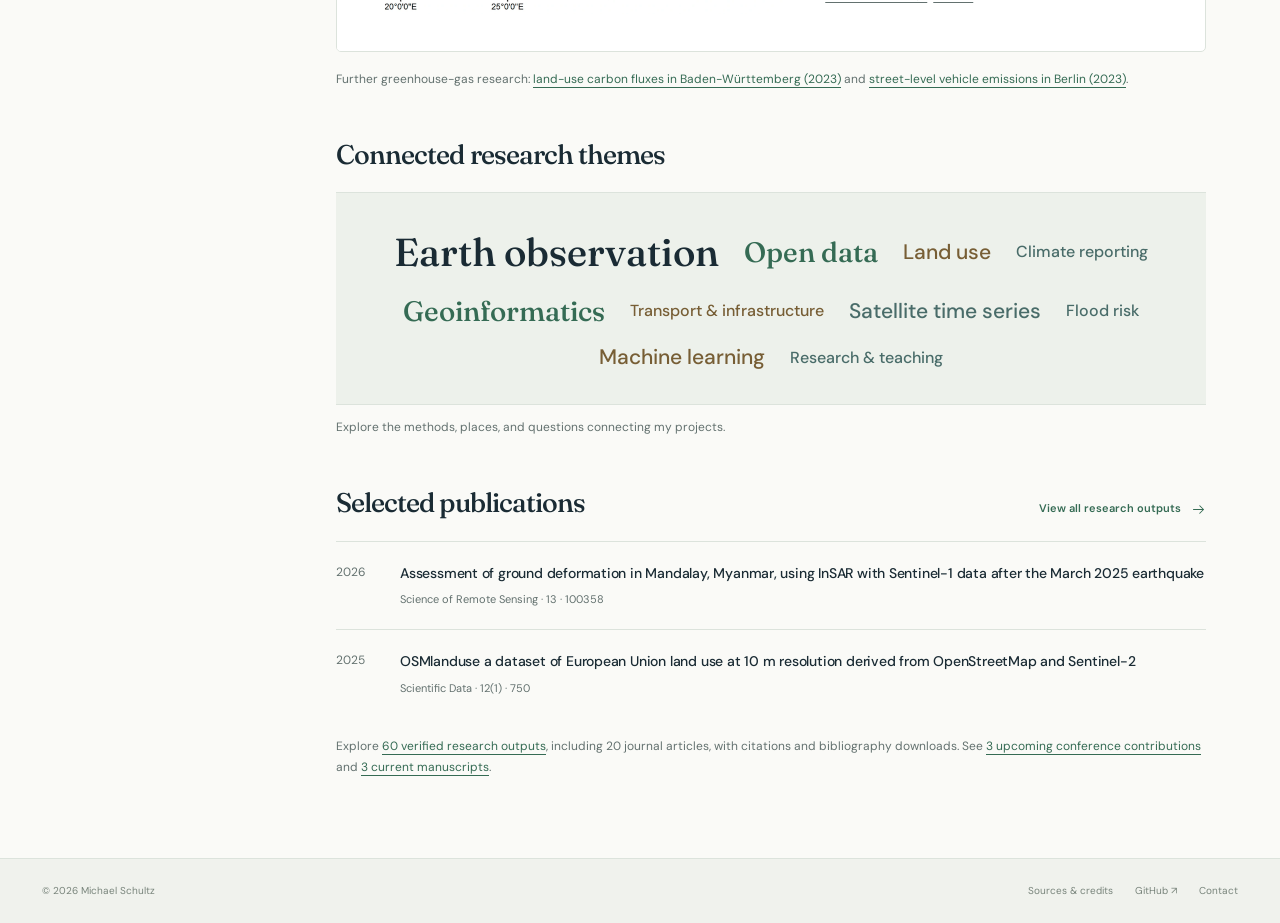
==== commit 05055285: "Show vegetation-index spider plots alongside accuracy bars" ====
--- a/docs/index.html
+++ b/docs/index.html
@@ -1,11 +1,11 @@
 <!doctype html>
-<html lang="en"><head><meta charset="utf-8"><meta name="viewport" content="width=device-width,initial-scale=1"><title>About — Michael Schultz</title><meta name="description" content="Michael Schultz — Acting Professor of Remote Sensing at the University of Jena, based in Tübingen. Earth observation, World Bank projects, PAABS Ukraine, and FRAME Vietnam."><meta name="theme-color" content="#172a32"><link rel="canonical" href="https://schultzheidelberg.github.io/"><meta property="og:title" content="About — Michael Schultz"><meta property="og:description" content="Michael Schultz — Acting Professor of Remote Sensing at the University of Jena, based in Tübingen. Earth observation, World Bank projects, PAABS Ukraine, and FRAME Vietnam."><meta property="og:type" content="website"><meta property="og:url" content="https://schultzheidelberg.github.io/"><meta property="og:image" content="https://schultzheidelberg.github.io/assets/michael-schultz.webp"><link rel="icon" href="/assets/favicon.svg" type="image/svg+xml"><link rel="stylesheet" href="/assets/site.css?v=25631f46bfb4"><script src="/assets/site.js" defer></script></head>
+<html lang="en"><head><meta charset="utf-8"><meta name="viewport" content="width=device-width,initial-scale=1"><title>About — Michael Schultz</title><meta name="description" content="Michael Schultz — Acting Professor of Remote Sensing at the University of Jena, based in Tübingen. Earth observation, World Bank projects, PAABS Ukraine, and FRAME Vietnam."><meta name="theme-color" content="#172a32"><link rel="canonical" href="https://schultzheidelberg.github.io/"><meta property="og:title" content="About — Michael Schultz"><meta property="og:description" content="Michael Schultz — Acting Professor of Remote Sensing at the University of Jena, based in Tübingen. Earth observation, World Bank projects, PAABS Ukraine, and FRAME Vietnam."><meta property="og:type" content="website"><meta property="og:url" content="https://schultzheidelberg.github.io/"><meta property="og:image" content="https://schultzheidelberg.github.io/assets/michael-schultz.webp"><link rel="icon" href="/assets/favicon.svg" type="image/svg+xml"><link rel="stylesheet" href="/assets/site.css?v=db9aacaa3fb8"><script src="/assets/site.js" defer></script></head>
 <body><a class="skip" href="#main">Skip to content</a><header class="masthead"><div class="topbar"><a class="brand" href="/"><span class="brand-dot"></span>Michael Schultz</a><button class="menu-toggle" aria-expanded="false" aria-controls="navigation"><svg viewBox="0 0 24 24" aria-hidden="true"><path d="M4 6h16M4 12h16M4 18h16"/></svg>Menu</button><nav id="navigation" class="nav" aria-label="Main navigation"><a href="/" aria-current="page">About</a><a href="/research/">Research</a><a href="/projects/">Projects</a><a href="/publications/">Publications</a><a href="/code/">Code</a><a href="/data/">Data</a><a href="/cv/">CV</a><a href="/contact/">Contact</a></nav></div></header>
 <div class="site-shell"><aside class="profile" aria-label="Michael Schultz’s profile"><div class="portrait-wrap"><img class="portrait" src="/assets/michael-schultz.webp" width="146" height="146" alt="Michael Schultz"></div><p class="profile-name">Dr. Michael Schultz</p><p class="profile-role">Acting Professor<br>Remote Sensing · Jena</p><div class="profile-affiliations"><a href="https://www.chemgeo.uni-jena.de/34397/institutsrat">University of Jena</a><a href="https://uni-tuebingen.de/en/fakultaeten/mathematisch-naturwissenschaftliche-fakultaet/fachbereiche/geowissenschaften/arbeitsgruppen/geographie/forschungsbereich/geoinformatik-gis/arbeitsgruppe/team/michael-schultz/">University of Tübingen</a></div><p class="profile-location"><svg viewBox="0 0 24 24" aria-hidden="true"><path d="M20 10c0 6-8 11-8 11S4 16 4 10a8 8 0 1 1 16 0Z"/><circle cx="12" cy="10" r="2.5"/></svg>Tübingen, Germany</p><div class="profile-links"><a href="mailto:schultz.consulting@outlook.com"><svg viewBox="0 0 24 24" aria-hidden="true"><rect x="3" y="5" width="18" height="14" rx="2"/><path d="m3 6 9 7 9-7"/></svg><span>Email</span></a><a href="https://github.com/schultzheidelberg"><svg viewBox="0 0 24 24" aria-hidden="true"><path d="M9 19c-4 1-4-2-6-2m12 5v-4a3.5 3.5 0 0 0-1-2.7c3.4-.4 7-1.7 7-7.3a5.7 5.7 0 0 0-1.6-4c.2-1.3.2-2.7-.4-4 0 0-1.3-.4-4.3 1.6a15 15 0 0 0-7.4 0C4.3-.4 3 0 3 0c-.6 1.3-.6 2.7-.4 4A5.7 5.7 0 0 0 1 8c0 5.6 3.6 6.9 7 7.3A3.5 3.5 0 0 0 7 18v4" transform="translate(2 1) scale(.88)"/></svg><span>GitHub</span></a><a href="https://scholar.google.com/citations?user=215uIhEAAAAJ&amp;hl=en"><svg viewBox="0 0 24 24" aria-hidden="true"><path d="M12 5c-3-2-6-2-10-1v15c4-1 7-1 10 1 3-2 6-2 10-1V4c-4-1-7-1-10 1Zm0 0v15"/></svg><span>Google Scholar</span></a><a href="https://orcid.org/0000-0002-4813-090X"><svg viewBox="0 0 24 24" aria-hidden="true"><circle cx="12" cy="12" r="9"/><path d="M7.5 10v7m0-10v.1M11 7h2a5 5 0 0 1 0 10h-2Z"/></svg><span>ORCID</span></a><a href="https://de.linkedin.com/in/michael-schultz-a9025638"><svg viewBox="0 0 24 24" aria-hidden="true"><rect x="3" y="3" width="18" height="18" rx="2"/><path d="M7 10v7m0-10v.1M11 17v-7m0 3a3 3 0 0 1 6 0v4"/></svg><span>LinkedIn</span></a><a href="https://www.researchgate.net/profile/Michael-Schultz-6"><svg viewBox="0 0 24 24" aria-hidden="true"><path d="M12 5c-3-2-6-2-10-1v15c4-1 7-1 10 1 3-2 6-2 10-1V4c-4-1-7-1-10 1Zm0 0v15"/></svg><span>ResearchGate</span></a></div><a class="profile-contact" href="/contact/">Get in touch<svg viewBox="0 0 24 24" aria-hidden="true"><path d="M4 12h16m-6-6 6 6-6 6"/></svg></a><p class="profile-note">Satellite observations.<br>Open information.</p></aside><main class="page" id="main"><header class="page-heading"><div class="eyebrow">ABOUT · MICHAEL SCHULTZ</div><h1>From space to<br>better decisions.</h1><p class="intro">Earth observation, open geospatial data, and practical tools for research and decision-making.</p></header>
 <div class="body-copy"><p>I’m Michael Schultz, an earth observation researcher based in <strong>Tübingen, Germany</strong>. I am currently <strong>Acting Professor of Remote Sensing at Friedrich Schiller University Jena</strong>, with academic affiliations at the University of Tübingen and the University of Jena.</p><p>I connect satellite observations, machine learning, and open data with questions about land use, climate, infrastructure, and environmental change.</p></div>
 <div class="inline-links"><a class="arrow-link" href="https://www.chemgeo.uni-jena.de/34397/institutsrat">University of Jena<svg viewBox="0 0 24 24" aria-hidden="true"><path d="M14 3h7v7M21 3 10 14"/><path d="M10 3H5a2 2 0 0 0-2 2v14a2 2 0 0 0 2 2h14a2 2 0 0 0 2-2v-5"/></svg></a><a class="arrow-link" href="https://uni-tuebingen.de/en/fakultaeten/mathematisch-naturwissenschaftliche-fakultaet/fachbereiche/geowissenschaften/arbeitsgruppen/geographie/forschungsbereich/geoinformatik-gis/arbeitsgruppe/team/michael-schultz/">University of Tübingen<svg viewBox="0 0 24 24" aria-hidden="true"><path d="M14 3h7v7M21 3 10 14"/><path d="M10 3H5a2 2 0 0 0-2 2v14a2 2 0 0 0 2 2h14a2 2 0 0 0 2-2v-5"/></svg></a><a class="arrow-link" href="https://scholar.google.com/citations?user=215uIhEAAAAJ&amp;hl=en">Google Scholar · citations & h-index<svg viewBox="0 0 24 24" aria-hidden="true"><path d="M14 3h7v7M21 3 10 14"/><path d="M10 3H5a2 2 0 0 0-2 2v14a2 2 0 0 0 2 2h14a2 2 0 0 0 2-2v-5"/></svg></a></div>
 <section class="section" aria-labelledby="platforms"><div class="section-top"><h2 id="platforms">Explore my work</h2><a class="arrow-link" href="/projects/">All projects<svg viewBox="0 0 24 24" aria-hidden="true"><path d="M4 12h16m-6-6 6 6-6 6"/></svg></a></div><div class="portal-list"><article class="portal-card"><a class="portal-preview" href="https://framefavn.org/" aria-label="Open FRAME"><img src="/assets/frame-home.webp" width="1440" height="960" alt="Screenshot of the FRAME landing page" loading="lazy"></a><div class="portal-copy"><span class="tag">VIETNAM · FLOOD RISK</span><h3>FRAME</h3><p>Explore flood scenarios, exposure, and adaptation options for Huế and Central Vietnam.</p><div class="project-links"><a class="arrow-link" href="https://framefavn.org/">Open portal<svg viewBox="0 0 24 24" aria-hidden="true"><path d="M14 3h7v7M21 3 10 14"/><path d="M10 3H5a2 2 0 0 0-2 2v14a2 2 0 0 0 2 2h14a2 2 0 0 0 2-2v-5"/></svg></a><a class="arrow-link" href="/assets/frame-home.webp">View screenshot<svg viewBox="0 0 24 24" aria-hidden="true"><path d="M14 3h7v7M21 3 10 14"/><path d="M10 3H5a2 2 0 0 0-2 2v14a2 2 0 0 0 2 2h14a2 2 0 0 0 2-2v-5"/></svg></a><a class="arrow-link" href="https://frame-vn.org/frame/">Tiếng Việt<svg viewBox="0 0 24 24" aria-hidden="true"><path d="M14 3h7v7M21 3 10 14"/><path d="M10 3H5a2 2 0 0 0-2 2v14a2 2 0 0 0 2 2h14a2 2 0 0 0 2-2v-5"/></svg></a></div></div></article><article class="portal-card"><a class="portal-preview" href="https://wbearthobservation.org/traffic/v11/?site=ID_004_Chirundu" aria-label="Open World Bank"><img src="/assets/chirundu-overview.webp" width="1440" height="961" alt="3D overview of occupied-area estimates across the Chirundu border crossing" loading="lazy"></a><div class="portal-copy"><span class="tag">CHIRUNDU · BORDER OBSERVATORY</span><h3>World Bank</h3><p>Explore occupied-area estimates at the Chirundu crossing in 3D, using satellite observations.</p><div class="project-links"><a class="arrow-link" href="https://wbearthobservation.org/traffic/v11/?site=ID_004_Chirundu">Open portal<svg viewBox="0 0 24 24" aria-hidden="true"><path d="M14 3h7v7M21 3 10 14"/><path d="M10 3H5a2 2 0 0 0-2 2v14a2 2 0 0 0 2 2h14a2 2 0 0 0 2-2v-5"/></svg></a><a class="arrow-link" href="/assets/chirundu-overview.webp">View screenshot<svg viewBox="0 0 24 24" aria-hidden="true"><path d="M14 3h7v7M21 3 10 14"/><path d="M10 3H5a2 2 0 0 0-2 2v14a2 2 0 0 0 2 2h14a2 2 0 0 0 2-2v-5"/></svg></a><a class="arrow-link" href="https://reproducibility.worldbank.org/catalog/667">Show reproducible archive<svg viewBox="0 0 24 24" aria-hidden="true"><path d="M14 3h7v7M21 3 10 14"/><path d="M10 3H5a2 2 0 0 0-2 2v14a2 2 0 0 0 2 2h14a2 2 0 0 0 2-2v-5"/></svg></a></div></div></article><article class="portal-card"><a class="portal-preview" href="https://paabs.de/" aria-label="Open PAABS"><img src="/assets/paabs-platform.webp" width="1440" height="960" alt="Screenshot of the PAABS landing page" loading="lazy"></a><div class="portal-copy"><span class="tag">UKRAINE · LAND & CLIMATE</span><h3>PAABS</h3><p>Explore Ukraine through time: satellite-based land-use monitoring for greenhouse-gas accounting and climate reporting.</p><div class="project-links"><a class="arrow-link" href="https://paabs.de/">Explore paabs.de<svg viewBox="0 0 24 24" aria-hidden="true"><path d="M14 3h7v7M21 3 10 14"/><path d="M10 3H5a2 2 0 0 0-2 2v14a2 2 0 0 0 2 2h14a2 2 0 0 0 2-2v-5"/></svg></a><a class="arrow-link" href="/assets/paabs-platform.webp">View screenshot<svg viewBox="0 0 24 24" aria-hidden="true"><path d="M14 3h7v7M21 3 10 14"/><path d="M10 3H5a2 2 0 0 0-2 2v14a2 2 0 0 0 2 2h14a2 2 0 0 0 2-2v-5"/></svg></a></div></div></article><article class="portal-card"><a class="portal-preview" href="https://osmlanduse.org/" aria-label="Open OSMlanduse"><img src="/assets/osmlanduse-portal.webp" width="1440" height="960" alt="Screenshot of the OSM Landuse Landcover interactive map" loading="lazy"></a><div class="portal-copy"><span class="tag">HEIDELBERG · OPEN LAND-USE MAPS</span><h3>OSMlanduse</h3><p>Explore land use and land cover from OpenStreetMap, with satellite-based gap filling. Developed with Heidelberg University and HeiGIT; I co-led the project with Alexander Zipf.</p><div class="project-links"><a class="arrow-link" href="https://osmlanduse.org/">Explore the map<svg viewBox="0 0 24 24" aria-hidden="true"><path d="M14 3h7v7M21 3 10 14"/><path d="M10 3H5a2 2 0 0 0-2 2v14a2 2 0 0 0 2 2h14a2 2 0 0 0 2-2v-5"/></svg></a><a class="arrow-link" href="/assets/osmlanduse-portal.webp">View screenshot<svg viewBox="0 0 24 24" aria-hidden="true"><path d="M14 3h7v7M21 3 10 14"/><path d="M10 3H5a2 2 0 0 0-2 2v14a2 2 0 0 0 2 2h14a2 2 0 0 0 2-2v-5"/></svg></a><a class="arrow-link" href="/projects/#osmlanduse">About the project<svg viewBox="0 0 24 24" aria-hidden="true"><path d="M4 12h16m-6-6 6 6-6 6"/></svg></a></div></div></article></div><p class="image-credit">Portal previews and a 3D overview of Chirundu · November 2026. Open a portal to explore the current site, or view its screenshot.</p></section>
-<section class="section past-work" aria-labelledby="past-work"><div class="section-top"><h2 id="past-work">Past work</h2><a class="arrow-link" href="/projects/#past-work">Experience & studies<svg viewBox="0 0 24 24" aria-hidden="true"><path d="M4 12h16m-6-6 6 6-6 6"/></svg></a></div><p class="past-work-intro">Earlier work on REDD+, greenhouse-gas estimation and forest conservation, from Vietnam and Lao PDR to southern Africa.</p><div class="portal-list"><article class="portal-card past-work-card"><a class="past-preview" href="/assets/past-carbon-vietnam.webp" aria-label="View figure: Forest carbon &amp; REDD+"><img src="/assets/past-carbon-vietnam.webp" width="957" height="834" alt="Map of carbon emissions and removals from land-cover change in Central Vietnam, with complete legend" loading="lazy"></a><div class="portal-copy"><span class="tag">VIETNAM & LAO PDR · 2011–2020</span><h3>Forest carbon & REDD+</h3><p>Greenhouse-gas estimation from land-use change: forest-carbon research in Central Vietnam and VCS-oriented REDD+ monitoring in Xe Pian, Lao PDR.</p><div class="project-links"><a class="arrow-link" href="https://doi.org/10.1080/17583004.2016.1254009">2016 carbon study<svg viewBox="0 0 24 24" aria-hidden="true"><path d="M14 3h7v7M21 3 10 14"/><path d="M10 3H5a2 2 0 0 0-2 2v14a2 2 0 0 0 2 2h14a2 2 0 0 0 2-2v-5"/></svg></a><a class="arrow-link" href="https://www.wwf.at/wwf-und-bundesforste-schuetzen-regenwaelder-in-laos/">Xe Pian project<svg viewBox="0 0 24 24" aria-hidden="true"><path d="M14 3h7v7M21 3 10 14"/><path d="M10 3H5a2 2 0 0 0-2 2v14a2 2 0 0 0 2 2h14a2 2 0 0 0 2-2v-5"/></svg></a><a class="arrow-link" href="/assets/past-carbon-vietnam.webp">View figure<svg viewBox="0 0 24 24" aria-hidden="true"><path d="M14 3h7v7M21 3 10 14"/><path d="M10 3H5a2 2 0 0 0-2 2v14a2 2 0 0 0 2 2h14a2 2 0 0 0 2-2v-5"/></svg></a></div><p class="image-credit">Vietnam map: Avitabile et al. (2016), reproduced in <a href="https://edepot.wur.nl/454885#page=38">Schultz (2018), Fig. 2.5</a>.</p></div></article><article class="portal-card past-work-card"><a class="past-preview" href="/assets/past-vegetation-indices.webp" aria-label="View figure: Forest monitoring"><img src="/assets/past-vegetation-indices.webp" width="956" height="307" alt="Complete three-panel comparison of vegetation-index accuracy in Brazil, Ethiopia and Vietnam" loading="lazy"></a><div class="portal-copy"><span class="tag">LANDSAT · VEGETATION INDICES · 2016</span><h3>Forest monitoring</h3><p>Comparing eight Landsat vegetation indices across Brazil, Ethiopia and Vietnam to improve deforestation monitoring with BFAST Monitor.</p><div class="project-links"><a class="arrow-link" href="https://doi.org/10.1016/j.jag.2016.06.020">2016 paper<svg viewBox="0 0 24 24" aria-hidden="true"><path d="M14 3h7v7M21 3 10 14"/><path d="M10 3H5a2 2 0 0 0-2 2v14a2 2 0 0 0 2 2h14a2 2 0 0 0 2-2v-5"/></svg></a><a class="arrow-link" href="https://doi.org/10.18174/454885">Doctoral thesis<svg viewBox="0 0 24 24" aria-hidden="true"><path d="M14 3h7v7M21 3 10 14"/><path d="M10 3H5a2 2 0 0 0-2 2v14a2 2 0 0 0 2 2h14a2 2 0 0 0 2-2v-5"/></svg></a><a class="arrow-link" href="/assets/past-vegetation-indices.webp">View figure<svg viewBox="0 0 24 24" aria-hidden="true"><path d="M14 3h7v7M21 3 10 14"/><path d="M10 3H5a2 2 0 0 0-2 2v14a2 2 0 0 0 2 2h14a2 2 0 0 0 2-2v-5"/></svg></a></div><p class="image-credit">Schultz et al. (2016), reproduced in <a href="https://edepot.wur.nl/454885#page=75">Schultz (2018), Fig. 4.3</a>.</p></div></article><article class="portal-card past-work-card"><a class="past-preview" href="/assets/past-wwf-kaza.webp" aria-label="View figure: WWF · KAZA"><img src="/assets/past-wwf-kaza.webp" width="1600" height="858" alt="Complete KAZA study-area map with land-cover classes, field sites and location in Africa" loading="lazy"></a><div class="portal-copy"><span class="tag">SOUTHERN AFRICA · 2016–2018</span><h3>WWF · KAZA</h3><p>Landsat forest and vegetation-change monitoring with WWF and Peace Parks Foundation, combining field validation, operational workflows and local training.</p><div class="project-links"><a class="arrow-link" href="https://doi.org/10.3390/rs10111850">2018 paper<svg viewBox="0 0 24 24" aria-hidden="true"><path d="M14 3h7v7M21 3 10 14"/><path d="M10 3H5a2 2 0 0 0-2 2v14a2 2 0 0 0 2 2h14a2 2 0 0 0 2-2v-5"/></svg></a><a class="arrow-link" href="https://space-science.wwf.de/project/kaza-land-cover-mapping-and-monitoring/">WWF project<svg viewBox="0 0 24 24" aria-hidden="true"><path d="M14 3h7v7M21 3 10 14"/><path d="M10 3H5a2 2 0 0 0-2 2v14a2 2 0 0 0 2 2h14a2 2 0 0 0 2-2v-5"/></svg></a><a class="arrow-link" href="/assets/past-wwf-kaza.webp">View figure<svg viewBox="0 0 24 24" aria-hidden="true"><path d="M14 3h7v7M21 3 10 14"/><path d="M10 3H5a2 2 0 0 0-2 2v14a2 2 0 0 0 2 2h14a2 2 0 0 0 2-2v-5"/></svg></a></div><p class="image-credit"><a href="https://www.mdpi.com/2072-4292/10/11/1850">Schultz et al. (2018), Fig. 1</a> · <a href="https://creativecommons.org/licenses/by/4.0/">CC BY 4.0</a>.</p></div></article></div><p class="subtle past-work-followup">Further greenhouse-gas research: <a href="https://doi.org/10.1007/s10661-023-11141-9">land-use carbon fluxes in Baden-Württemberg (2023)</a> and <a href="https://doi.org/10.3390/ijgi12040138">street-level vehicle emissions in Berlin (2023)</a>.</p></section>
+<section class="section past-work" aria-labelledby="past-work"><div class="section-top"><h2 id="past-work">Past work</h2><a class="arrow-link" href="/projects/#past-work">Experience & studies<svg viewBox="0 0 24 24" aria-hidden="true"><path d="M4 12h16m-6-6 6 6-6 6"/></svg></a></div><p class="past-work-intro">Earlier work on REDD+, greenhouse-gas estimation and forest conservation, from Vietnam and Lao PDR to southern Africa.</p><div class="portal-list"><article class="portal-card past-work-card"><a class="past-preview" href="/assets/past-carbon-vietnam.webp" aria-label="View figure: Forest carbon &amp; REDD+"><img src="/assets/past-carbon-vietnam.webp" width="957" height="834" alt="Map of carbon emissions and removals from land-cover change in Central Vietnam, with complete legend" loading="lazy"></a><div class="portal-copy"><span class="tag">VIETNAM & LAO PDR · 2011–2020</span><h3>Forest carbon & REDD+</h3><p>Greenhouse-gas estimation from land-use change: forest-carbon research in Central Vietnam and VCS-oriented REDD+ monitoring in Xe Pian, Lao PDR.</p><div class="project-links"><a class="arrow-link" href="https://doi.org/10.1080/17583004.2016.1254009">2016 carbon study<svg viewBox="0 0 24 24" aria-hidden="true"><path d="M14 3h7v7M21 3 10 14"/><path d="M10 3H5a2 2 0 0 0-2 2v14a2 2 0 0 0 2 2h14a2 2 0 0 0 2-2v-5"/></svg></a><a class="arrow-link" href="https://www.wwf.at/wwf-und-bundesforste-schuetzen-regenwaelder-in-laos/">Xe Pian project<svg viewBox="0 0 24 24" aria-hidden="true"><path d="M14 3h7v7M21 3 10 14"/><path d="M10 3H5a2 2 0 0 0-2 2v14a2 2 0 0 0 2 2h14a2 2 0 0 0 2-2v-5"/></svg></a><a class="arrow-link" href="/assets/past-carbon-vietnam.webp">View figure<svg viewBox="0 0 24 24" aria-hidden="true"><path d="M14 3h7v7M21 3 10 14"/><path d="M10 3H5a2 2 0 0 0-2 2v14a2 2 0 0 0 2 2h14a2 2 0 0 0 2-2v-5"/></svg></a></div><p class="image-credit">Vietnam map: Avitabile et al. (2016), reproduced in <a href="https://edepot.wur.nl/454885#page=38">Schultz (2018), Fig. 2.5</a>.</p></div></article><article class="portal-card past-work-card"><div class="past-preview-pair"><a class="past-preview" href="/assets/past-vegetation-spider.webp" aria-label="View figure: Forest monitoring"><img src="/assets/past-vegetation-spider.webp" width="1850" height="758" alt="Eight spider plots comparing relative vegetation-index performance across accuracy, observation frequency, synergy and time-series variance" loading="lazy"></a><a class="past-preview" href="/assets/past-vegetation-indices.webp" aria-label="View bar plots: Forest monitoring"><img src="/assets/past-vegetation-indices.webp" width="956" height="307" alt="Complete three-panel comparison of vegetation-index accuracy in Brazil, Ethiopia and Vietnam" loading="lazy"></a></div><div class="portal-copy"><span class="tag">LANDSAT · VEGETATION INDICES · 2016</span><h3>Forest monitoring</h3><p>Comparing eight Landsat vegetation indices across Brazil, Ethiopia and Vietnam to improve deforestation monitoring with BFAST Monitor.</p><div class="project-links"><a class="arrow-link" href="https://doi.org/10.1016/j.jag.2016.06.020">2016 paper<svg viewBox="0 0 24 24" aria-hidden="true"><path d="M14 3h7v7M21 3 10 14"/><path d="M10 3H5a2 2 0 0 0-2 2v14a2 2 0 0 0 2 2h14a2 2 0 0 0 2-2v-5"/></svg></a><a class="arrow-link" href="https://doi.org/10.18174/454885">Doctoral thesis<svg viewBox="0 0 24 24" aria-hidden="true"><path d="M14 3h7v7M21 3 10 14"/><path d="M10 3H5a2 2 0 0 0-2 2v14a2 2 0 0 0 2 2h14a2 2 0 0 0 2-2v-5"/></svg></a><a class="arrow-link" href="/assets/past-vegetation-spider.webp">Spider plots<svg viewBox="0 0 24 24" aria-hidden="true"><path d="M14 3h7v7M21 3 10 14"/><path d="M10 3H5a2 2 0 0 0-2 2v14a2 2 0 0 0 2 2h14a2 2 0 0 0 2-2v-5"/></svg></a><a class="arrow-link" href="/assets/past-vegetation-indices.webp">Bar plots<svg viewBox="0 0 24 24" aria-hidden="true"><path d="M14 3h7v7M21 3 10 14"/><path d="M10 3H5a2 2 0 0 0-2 2v14a2 2 0 0 0 2 2h14a2 2 0 0 0 2-2v-5"/></svg></a></div><p class="image-credit">Schultz et al. (2016), reproduced in Schultz (2018): <a href="https://edepot.wur.nl/454885#page=79">Fig. 4.7</a> (spider plots) and <a href="https://edepot.wur.nl/454885#page=75">Fig. 4.3</a> (bar plots).</p></div></article><article class="portal-card past-work-card"><a class="past-preview" href="/assets/past-wwf-kaza.webp" aria-label="View figure: WWF · KAZA"><img src="/assets/past-wwf-kaza.webp" width="1600" height="858" alt="Complete KAZA study-area map with land-cover classes, field sites and location in Africa" loading="lazy"></a><div class="portal-copy"><span class="tag">SOUTHERN AFRICA · 2016–2018</span><h3>WWF · KAZA</h3><p>Landsat forest and vegetation-change monitoring with WWF and Peace Parks Foundation, combining field validation, operational workflows and local training.</p><div class="project-links"><a class="arrow-link" href="https://doi.org/10.3390/rs10111850">2018 paper<svg viewBox="0 0 24 24" aria-hidden="true"><path d="M14 3h7v7M21 3 10 14"/><path d="M10 3H5a2 2 0 0 0-2 2v14a2 2 0 0 0 2 2h14a2 2 0 0 0 2-2v-5"/></svg></a><a class="arrow-link" href="https://space-science.wwf.de/project/kaza-land-cover-mapping-and-monitoring/">WWF project<svg viewBox="0 0 24 24" aria-hidden="true"><path d="M14 3h7v7M21 3 10 14"/><path d="M10 3H5a2 2 0 0 0-2 2v14a2 2 0 0 0 2 2h14a2 2 0 0 0 2-2v-5"/></svg></a><a class="arrow-link" href="/assets/past-wwf-kaza.webp">View figure<svg viewBox="0 0 24 24" aria-hidden="true"><path d="M14 3h7v7M21 3 10 14"/><path d="M10 3H5a2 2 0 0 0-2 2v14a2 2 0 0 0 2 2h14a2 2 0 0 0 2-2v-5"/></svg></a></div><p class="image-credit"><a href="https://www.mdpi.com/2072-4292/10/11/1850">Schultz et al. (2018), Fig. 1</a> · <a href="https://creativecommons.org/licenses/by/4.0/">CC BY 4.0</a>.</p></div></article></div><p class="subtle past-work-followup">Further greenhouse-gas research: <a href="https://doi.org/10.1007/s10661-023-11141-9">land-use carbon fluxes in Baden-Württemberg (2023)</a> and <a href="https://doi.org/10.3390/ijgi12040138">street-level vehicle emissions in Berlin (2023)</a>.</p></section>
 <section class="section research-cloud-section" aria-labelledby="research-cloud"><div class="section-top"><h2 id="research-cloud">Connected research themes</h2></div><nav class="research-cloud" aria-label="Explore research themes"><a class="cloud-largest" href="/research/">Earth observation</a><a class="cloud-large" href="/projects/#osmlanduse">Open data</a><a class="cloud-medium" href="/research/#land-use">Land use</a><a href="/projects/#ukraine">Climate reporting</a><a class="cloud-large" href="/research/">Geoinformatics</a><a href="/projects/#border-observatory">Transport &amp; infrastructure</a><a class="cloud-medium" href="/research/#forest-change">Satellite time series</a><a href="/projects/#frame">Flood risk</a><a class="cloud-medium" href="/code/">Machine learning</a><a href="/cv/">Research &amp; teaching</a></nav><p class="subtle">Explore the methods, places, and questions connecting my projects.</p></section>
 <section class="section" aria-labelledby="recent"><div class="section-top"><h2 id="recent">Selected publications</h2><a class="arrow-link" href="/publications/">View all research outputs<svg viewBox="0 0 24 24" aria-hidden="true"><path d="M4 12h16m-6-6 6 6-6 6"/></svg></a></div><article class="publication-preview"><time>2026</time><div><h3><a href="https://doi.org/10.1016/j.srs.2025.100358">Assessment of ground deformation in Mandalay, Myanmar, using InSAR with Sentinel-1 data after the March 2025 earthquake</a></h3><p>Science of Remote Sensing · 13 · 100358</p></div></article><article class="publication-preview"><time>2025</time><div><h3><a href="https://doi.org/10.1038/s41597-025-04703-8">OSMlanduse a dataset of European Union land use at 10 m resolution derived from OpenStreetMap and Sentinel-2</a></h3><p>Scientific Data · 12(1) · 750</p></div></article><p class="subtle bibliography-home">Explore <a href="/publications/">60 verified research outputs</a>, including 20 journal articles, with citations and bibliography downloads. See <a href="/publications/#upcoming">3 upcoming conference contributions</a> and <a href="/publications/#manuscripts">3 current manuscripts</a>.</p></section></main></div>
 <footer class="site-footer"><div class="footer-inner"><span>© 2026 Michael Schultz</span><div class="footer-links"><a href="/sources/">Sources & credits</a><a href="https://github.com/schultzheidelberg">GitHub ↗</a><a href="/contact/">Contact</a></div></div></footer><div class="status-message" role="status" aria-live="polite"></div></body></html>
--- a/assets/site.css
+++ b/assets/site.css
@@ -32,6 +32,9 @@
 .past-preview{display:block;position:relative;aspect-ratio:3/2;align-self:center;background:#fff;min-width:0}
 .past-preview img{position:absolute;inset:0;width:100%;height:100%;object-fit:contain;padding:12px}
 .past-preview:hover img{filter:brightness(.97)}
+.past-preview-pair{display:grid;grid-template-rows:minmax(0,5fr) minmax(0,3fr);gap:8px;padding:12px;aspect-ratio:3/2;align-self:center;min-width:0}
+.past-preview-pair .past-preview{aspect-ratio:auto;align-self:stretch;min-height:0}
+.past-preview-pair img{padding:0}
 .past-work-card .image-credit{font-size:9px;line-height:1.6;color:var(--muted);margin-top:14px}
 .past-work-followup{margin-top:17px}
 .research-cloud{display:flex;justify-content:center;align-items:center;gap:12px 25px;flex-wrap:wrap;padding:32px 24px;background:var(--wash);border-block:1px solid var(--line)}
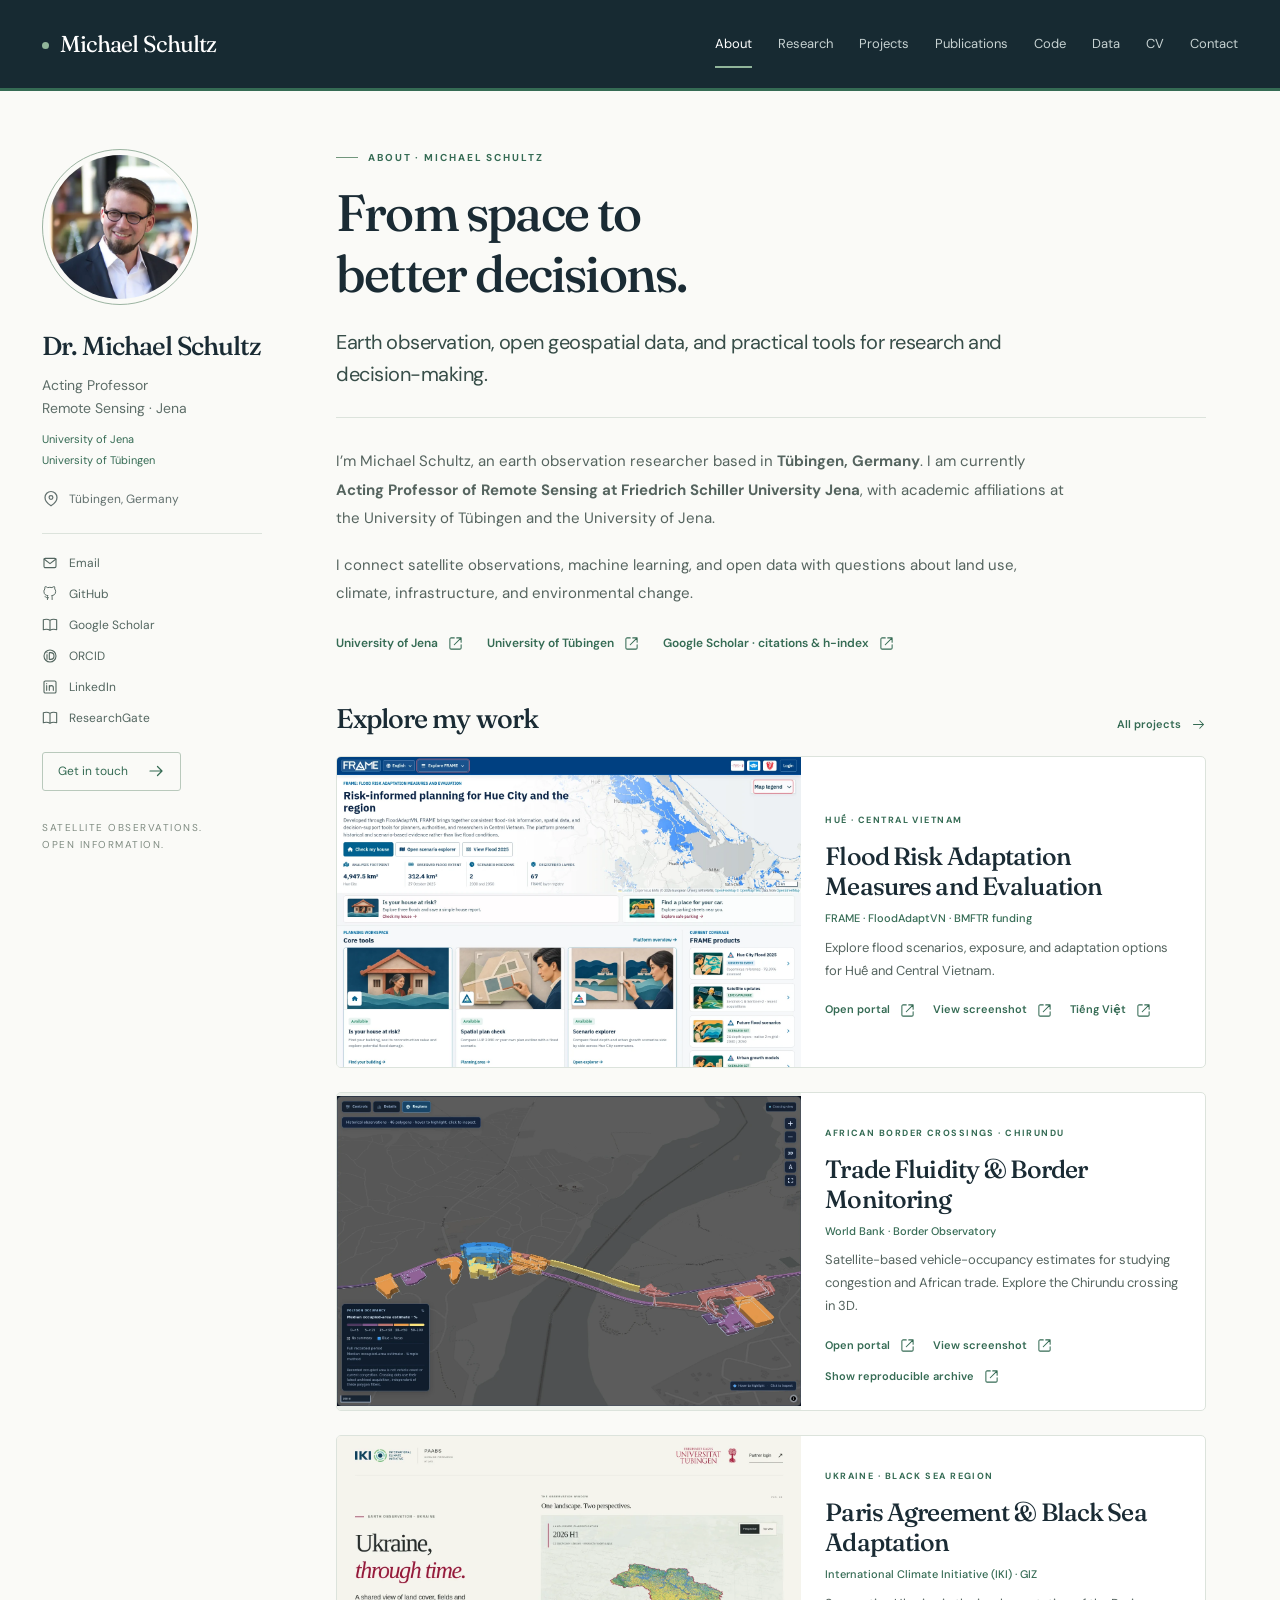
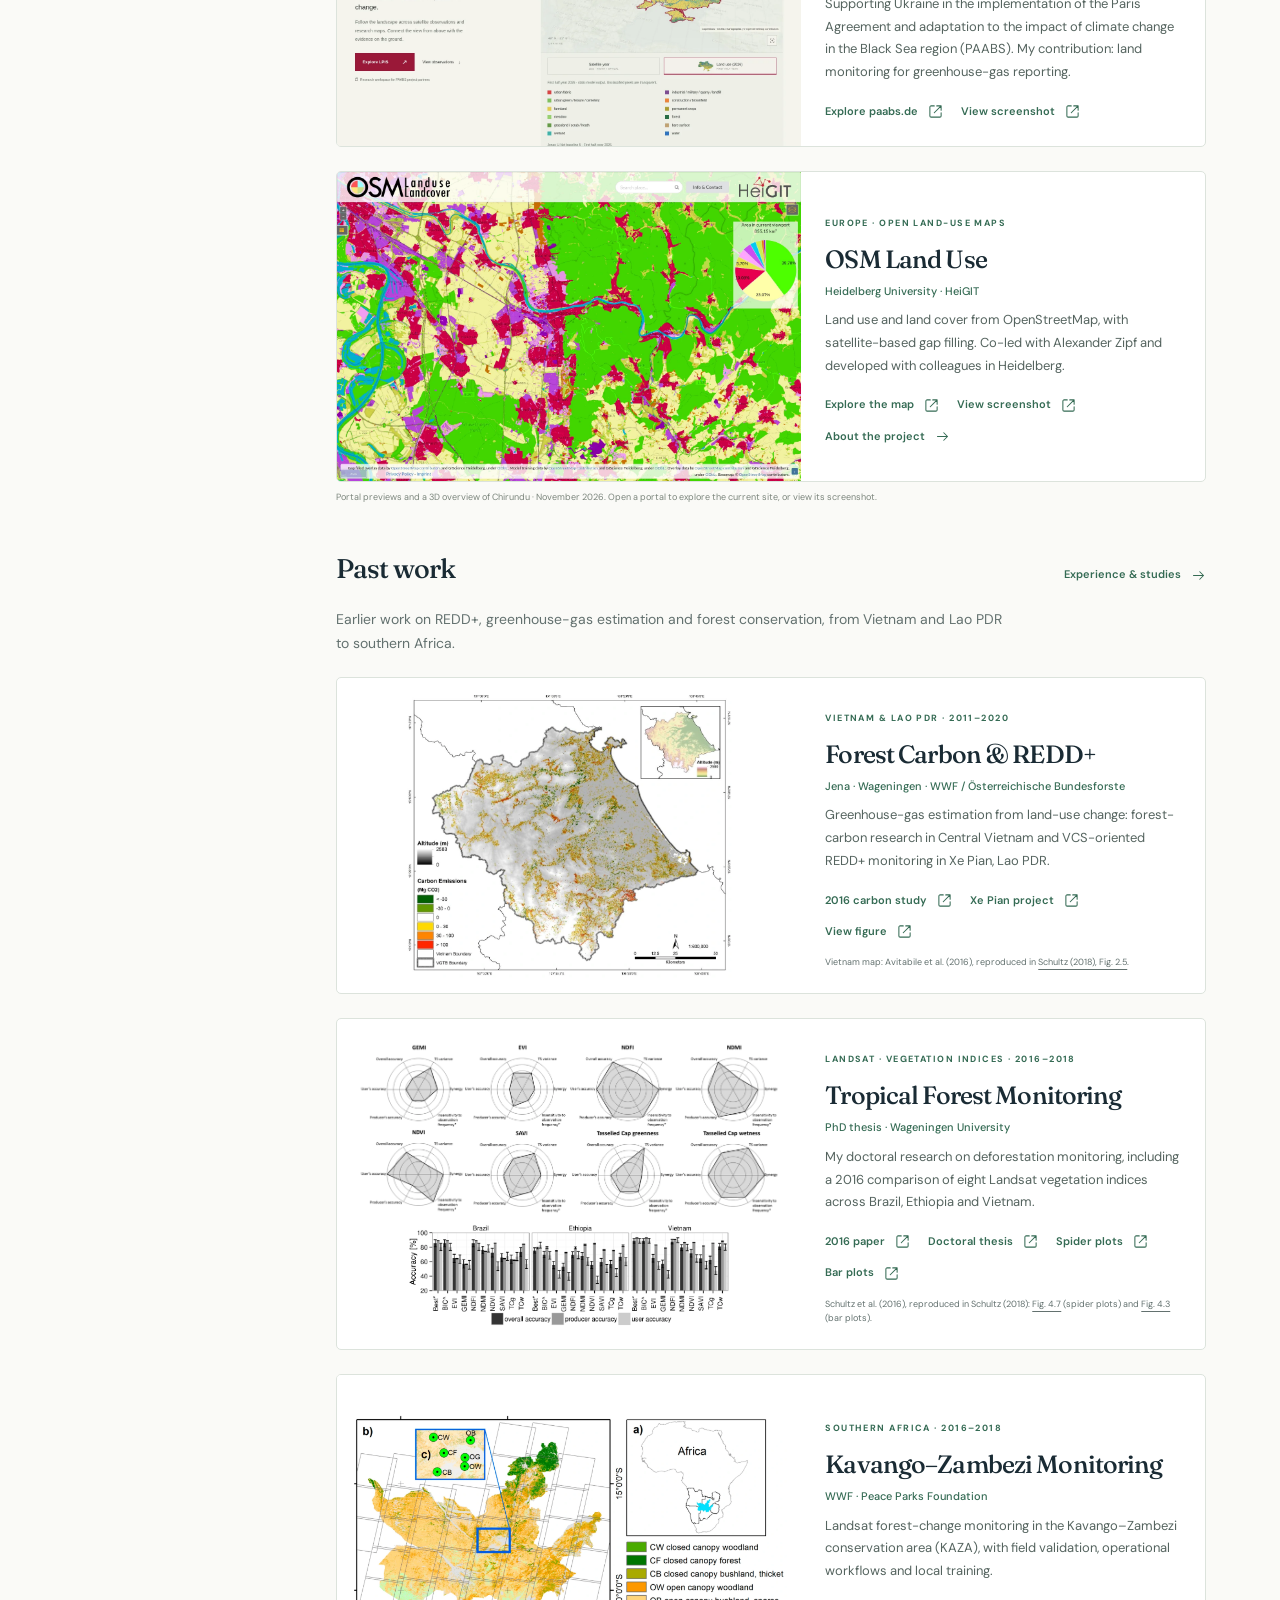
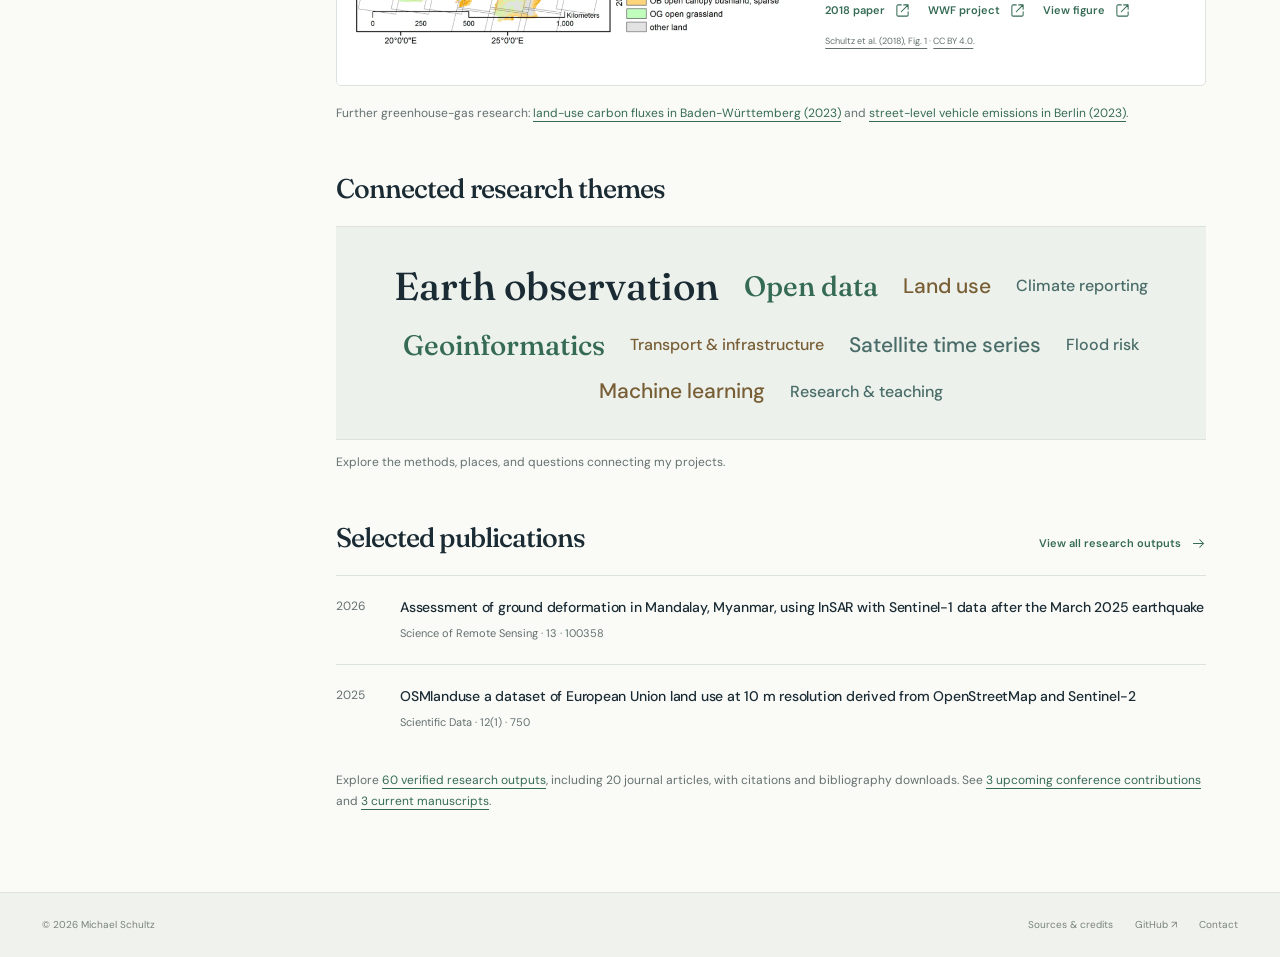
==== commit 9b265779: "Lead project cards with topics and clarify names and affiliations" ====
--- a/docs/index.html
+++ b/docs/index.html
@@ -1,11 +1,11 @@
 <!doctype html>
-<html lang="en"><head><meta charset="utf-8"><meta name="viewport" content="width=device-width,initial-scale=1"><title>About — Michael Schultz</title><meta name="description" content="Michael Schultz — Acting Professor of Remote Sensing at the University of Jena, based in Tübingen. Earth observation, World Bank projects, PAABS Ukraine, and FRAME Vietnam."><meta name="theme-color" content="#172a32"><link rel="canonical" href="https://schultzheidelberg.github.io/"><meta property="og:title" content="About — Michael Schultz"><meta property="og:description" content="Michael Schultz — Acting Professor of Remote Sensing at the University of Jena, based in Tübingen. Earth observation, World Bank projects, PAABS Ukraine, and FRAME Vietnam."><meta property="og:type" content="website"><meta property="og:url" content="https://schultzheidelberg.github.io/"><meta property="og:image" content="https://schultzheidelberg.github.io/assets/michael-schultz.webp"><link rel="icon" href="/assets/favicon.svg" type="image/svg+xml"><link rel="stylesheet" href="/assets/site.css?v=db9aacaa3fb8"><script src="/assets/site.js" defer></script></head>
+<html lang="en"><head><meta charset="utf-8"><meta name="viewport" content="width=device-width,initial-scale=1"><title>About — Michael Schultz</title><meta name="description" content="Michael Schultz — Acting Professor of Remote Sensing at the University of Jena, based in Tübingen. Earth observation, World Bank projects, PAABS Ukraine, and FRAME Vietnam."><meta name="theme-color" content="#172a32"><link rel="canonical" href="https://schultzheidelberg.github.io/"><meta property="og:title" content="About — Michael Schultz"><meta property="og:description" content="Michael Schultz — Acting Professor of Remote Sensing at the University of Jena, based in Tübingen. Earth observation, World Bank projects, PAABS Ukraine, and FRAME Vietnam."><meta property="og:type" content="website"><meta property="og:url" content="https://schultzheidelberg.github.io/"><meta property="og:image" content="https://schultzheidelberg.github.io/assets/michael-schultz.webp"><link rel="icon" href="/assets/favicon.svg" type="image/svg+xml"><link rel="stylesheet" href="/assets/site.css?v=832517414862"><script src="/assets/site.js" defer></script></head>
 <body><a class="skip" href="#main">Skip to content</a><header class="masthead"><div class="topbar"><a class="brand" href="/"><span class="brand-dot"></span>Michael Schultz</a><button class="menu-toggle" aria-expanded="false" aria-controls="navigation"><svg viewBox="0 0 24 24" aria-hidden="true"><path d="M4 6h16M4 12h16M4 18h16"/></svg>Menu</button><nav id="navigation" class="nav" aria-label="Main navigation"><a href="/" aria-current="page">About</a><a href="/research/">Research</a><a href="/projects/">Projects</a><a href="/publications/">Publications</a><a href="/code/">Code</a><a href="/data/">Data</a><a href="/cv/">CV</a><a href="/contact/">Contact</a></nav></div></header>
 <div class="site-shell"><aside class="profile" aria-label="Michael Schultz’s profile"><div class="portrait-wrap"><img class="portrait" src="/assets/michael-schultz.webp" width="146" height="146" alt="Michael Schultz"></div><p class="profile-name">Dr. Michael Schultz</p><p class="profile-role">Acting Professor<br>Remote Sensing · Jena</p><div class="profile-affiliations"><a href="https://www.chemgeo.uni-jena.de/34397/institutsrat">University of Jena</a><a href="https://uni-tuebingen.de/en/fakultaeten/mathematisch-naturwissenschaftliche-fakultaet/fachbereiche/geowissenschaften/arbeitsgruppen/geographie/forschungsbereich/geoinformatik-gis/arbeitsgruppe/team/michael-schultz/">University of Tübingen</a></div><p class="profile-location"><svg viewBox="0 0 24 24" aria-hidden="true"><path d="M20 10c0 6-8 11-8 11S4 16 4 10a8 8 0 1 1 16 0Z"/><circle cx="12" cy="10" r="2.5"/></svg>Tübingen, Germany</p><div class="profile-links"><a href="mailto:schultz.consulting@outlook.com"><svg viewBox="0 0 24 24" aria-hidden="true"><rect x="3" y="5" width="18" height="14" rx="2"/><path d="m3 6 9 7 9-7"/></svg><span>Email</span></a><a href="https://github.com/schultzheidelberg"><svg viewBox="0 0 24 24" aria-hidden="true"><path d="M9 19c-4 1-4-2-6-2m12 5v-4a3.5 3.5 0 0 0-1-2.7c3.4-.4 7-1.7 7-7.3a5.7 5.7 0 0 0-1.6-4c.2-1.3.2-2.7-.4-4 0 0-1.3-.4-4.3 1.6a15 15 0 0 0-7.4 0C4.3-.4 3 0 3 0c-.6 1.3-.6 2.7-.4 4A5.7 5.7 0 0 0 1 8c0 5.6 3.6 6.9 7 7.3A3.5 3.5 0 0 0 7 18v4" transform="translate(2 1) scale(.88)"/></svg><span>GitHub</span></a><a href="https://scholar.google.com/citations?user=215uIhEAAAAJ&amp;hl=en"><svg viewBox="0 0 24 24" aria-hidden="true"><path d="M12 5c-3-2-6-2-10-1v15c4-1 7-1 10 1 3-2 6-2 10-1V4c-4-1-7-1-10 1Zm0 0v15"/></svg><span>Google Scholar</span></a><a href="https://orcid.org/0000-0002-4813-090X"><svg viewBox="0 0 24 24" aria-hidden="true"><circle cx="12" cy="12" r="9"/><path d="M7.5 10v7m0-10v.1M11 7h2a5 5 0 0 1 0 10h-2Z"/></svg><span>ORCID</span></a><a href="https://de.linkedin.com/in/michael-schultz-a9025638"><svg viewBox="0 0 24 24" aria-hidden="true"><rect x="3" y="3" width="18" height="18" rx="2"/><path d="M7 10v7m0-10v.1M11 17v-7m0 3a3 3 0 0 1 6 0v4"/></svg><span>LinkedIn</span></a><a href="https://www.researchgate.net/profile/Michael-Schultz-6"><svg viewBox="0 0 24 24" aria-hidden="true"><path d="M12 5c-3-2-6-2-10-1v15c4-1 7-1 10 1 3-2 6-2 10-1V4c-4-1-7-1-10 1Zm0 0v15"/></svg><span>ResearchGate</span></a></div><a class="profile-contact" href="/contact/">Get in touch<svg viewBox="0 0 24 24" aria-hidden="true"><path d="M4 12h16m-6-6 6 6-6 6"/></svg></a><p class="profile-note">Satellite observations.<br>Open information.</p></aside><main class="page" id="main"><header class="page-heading"><div class="eyebrow">ABOUT · MICHAEL SCHULTZ</div><h1>From space to<br>better decisions.</h1><p class="intro">Earth observation, open geospatial data, and practical tools for research and decision-making.</p></header>
 <div class="body-copy"><p>I’m Michael Schultz, an earth observation researcher based in <strong>Tübingen, Germany</strong>. I am currently <strong>Acting Professor of Remote Sensing at Friedrich Schiller University Jena</strong>, with academic affiliations at the University of Tübingen and the University of Jena.</p><p>I connect satellite observations, machine learning, and open data with questions about land use, climate, infrastructure, and environmental change.</p></div>
 <div class="inline-links"><a class="arrow-link" href="https://www.chemgeo.uni-jena.de/34397/institutsrat">University of Jena<svg viewBox="0 0 24 24" aria-hidden="true"><path d="M14 3h7v7M21 3 10 14"/><path d="M10 3H5a2 2 0 0 0-2 2v14a2 2 0 0 0 2 2h14a2 2 0 0 0 2-2v-5"/></svg></a><a class="arrow-link" href="https://uni-tuebingen.de/en/fakultaeten/mathematisch-naturwissenschaftliche-fakultaet/fachbereiche/geowissenschaften/arbeitsgruppen/geographie/forschungsbereich/geoinformatik-gis/arbeitsgruppe/team/michael-schultz/">University of Tübingen<svg viewBox="0 0 24 24" aria-hidden="true"><path d="M14 3h7v7M21 3 10 14"/><path d="M10 3H5a2 2 0 0 0-2 2v14a2 2 0 0 0 2 2h14a2 2 0 0 0 2-2v-5"/></svg></a><a class="arrow-link" href="https://scholar.google.com/citations?user=215uIhEAAAAJ&amp;hl=en">Google Scholar · citations & h-index<svg viewBox="0 0 24 24" aria-hidden="true"><path d="M14 3h7v7M21 3 10 14"/><path d="M10 3H5a2 2 0 0 0-2 2v14a2 2 0 0 0 2 2h14a2 2 0 0 0 2-2v-5"/></svg></a></div>
-<section class="section" aria-labelledby="platforms"><div class="section-top"><h2 id="platforms">Explore my work</h2><a class="arrow-link" href="/projects/">All projects<svg viewBox="0 0 24 24" aria-hidden="true"><path d="M4 12h16m-6-6 6 6-6 6"/></svg></a></div><div class="portal-list"><article class="portal-card"><a class="portal-preview" href="https://framefavn.org/" aria-label="Open FRAME"><img src="/assets/frame-home.webp" width="1440" height="960" alt="Screenshot of the FRAME landing page" loading="lazy"></a><div class="portal-copy"><span class="tag">VIETNAM · FLOOD RISK</span><h3>FRAME</h3><p>Explore flood scenarios, exposure, and adaptation options for Huế and Central Vietnam.</p><div class="project-links"><a class="arrow-link" href="https://framefavn.org/">Open portal<svg viewBox="0 0 24 24" aria-hidden="true"><path d="M14 3h7v7M21 3 10 14"/><path d="M10 3H5a2 2 0 0 0-2 2v14a2 2 0 0 0 2 2h14a2 2 0 0 0 2-2v-5"/></svg></a><a class="arrow-link" href="/assets/frame-home.webp">View screenshot<svg viewBox="0 0 24 24" aria-hidden="true"><path d="M14 3h7v7M21 3 10 14"/><path d="M10 3H5a2 2 0 0 0-2 2v14a2 2 0 0 0 2 2h14a2 2 0 0 0 2-2v-5"/></svg></a><a class="arrow-link" href="https://frame-vn.org/frame/">Tiếng Việt<svg viewBox="0 0 24 24" aria-hidden="true"><path d="M14 3h7v7M21 3 10 14"/><path d="M10 3H5a2 2 0 0 0-2 2v14a2 2 0 0 0 2 2h14a2 2 0 0 0 2-2v-5"/></svg></a></div></div></article><article class="portal-card"><a class="portal-preview" href="https://wbearthobservation.org/traffic/v11/?site=ID_004_Chirundu" aria-label="Open World Bank"><img src="/assets/chirundu-overview.webp" width="1440" height="961" alt="3D overview of occupied-area estimates across the Chirundu border crossing" loading="lazy"></a><div class="portal-copy"><span class="tag">CHIRUNDU · BORDER OBSERVATORY</span><h3>World Bank</h3><p>Explore occupied-area estimates at the Chirundu crossing in 3D, using satellite observations.</p><div class="project-links"><a class="arrow-link" href="https://wbearthobservation.org/traffic/v11/?site=ID_004_Chirundu">Open portal<svg viewBox="0 0 24 24" aria-hidden="true"><path d="M14 3h7v7M21 3 10 14"/><path d="M10 3H5a2 2 0 0 0-2 2v14a2 2 0 0 0 2 2h14a2 2 0 0 0 2-2v-5"/></svg></a><a class="arrow-link" href="/assets/chirundu-overview.webp">View screenshot<svg viewBox="0 0 24 24" aria-hidden="true"><path d="M14 3h7v7M21 3 10 14"/><path d="M10 3H5a2 2 0 0 0-2 2v14a2 2 0 0 0 2 2h14a2 2 0 0 0 2-2v-5"/></svg></a><a class="arrow-link" href="https://reproducibility.worldbank.org/catalog/667">Show reproducible archive<svg viewBox="0 0 24 24" aria-hidden="true"><path d="M14 3h7v7M21 3 10 14"/><path d="M10 3H5a2 2 0 0 0-2 2v14a2 2 0 0 0 2 2h14a2 2 0 0 0 2-2v-5"/></svg></a></div></div></article><article class="portal-card"><a class="portal-preview" href="https://paabs.de/" aria-label="Open PAABS"><img src="/assets/paabs-platform.webp" width="1440" height="960" alt="Screenshot of the PAABS landing page" loading="lazy"></a><div class="portal-copy"><span class="tag">UKRAINE · LAND & CLIMATE</span><h3>PAABS</h3><p>Explore Ukraine through time: satellite-based land-use monitoring for greenhouse-gas accounting and climate reporting.</p><div class="project-links"><a class="arrow-link" href="https://paabs.de/">Explore paabs.de<svg viewBox="0 0 24 24" aria-hidden="true"><path d="M14 3h7v7M21 3 10 14"/><path d="M10 3H5a2 2 0 0 0-2 2v14a2 2 0 0 0 2 2h14a2 2 0 0 0 2-2v-5"/></svg></a><a class="arrow-link" href="/assets/paabs-platform.webp">View screenshot<svg viewBox="0 0 24 24" aria-hidden="true"><path d="M14 3h7v7M21 3 10 14"/><path d="M10 3H5a2 2 0 0 0-2 2v14a2 2 0 0 0 2 2h14a2 2 0 0 0 2-2v-5"/></svg></a></div></div></article><article class="portal-card"><a class="portal-preview" href="https://osmlanduse.org/" aria-label="Open OSMlanduse"><img src="/assets/osmlanduse-portal.webp" width="1440" height="960" alt="Screenshot of the OSM Landuse Landcover interactive map" loading="lazy"></a><div class="portal-copy"><span class="tag">HEIDELBERG · OPEN LAND-USE MAPS</span><h3>OSMlanduse</h3><p>Explore land use and land cover from OpenStreetMap, with satellite-based gap filling. Developed with Heidelberg University and HeiGIT; I co-led the project with Alexander Zipf.</p><div class="project-links"><a class="arrow-link" href="https://osmlanduse.org/">Explore the map<svg viewBox="0 0 24 24" aria-hidden="true"><path d="M14 3h7v7M21 3 10 14"/><path d="M10 3H5a2 2 0 0 0-2 2v14a2 2 0 0 0 2 2h14a2 2 0 0 0 2-2v-5"/></svg></a><a class="arrow-link" href="/assets/osmlanduse-portal.webp">View screenshot<svg viewBox="0 0 24 24" aria-hidden="true"><path d="M14 3h7v7M21 3 10 14"/><path d="M10 3H5a2 2 0 0 0-2 2v14a2 2 0 0 0 2 2h14a2 2 0 0 0 2-2v-5"/></svg></a><a class="arrow-link" href="/projects/#osmlanduse">About the project<svg viewBox="0 0 24 24" aria-hidden="true"><path d="M4 12h16m-6-6 6 6-6 6"/></svg></a></div></div></article></div><p class="image-credit">Portal previews and a 3D overview of Chirundu · November 2026. Open a portal to explore the current site, or view its screenshot.</p></section>
-<section class="section past-work" aria-labelledby="past-work"><div class="section-top"><h2 id="past-work">Past work</h2><a class="arrow-link" href="/projects/#past-work">Experience & studies<svg viewBox="0 0 24 24" aria-hidden="true"><path d="M4 12h16m-6-6 6 6-6 6"/></svg></a></div><p class="past-work-intro">Earlier work on REDD+, greenhouse-gas estimation and forest conservation, from Vietnam and Lao PDR to southern Africa.</p><div class="portal-list"><article class="portal-card past-work-card"><a class="past-preview" href="/assets/past-carbon-vietnam.webp" aria-label="View figure: Forest carbon &amp; REDD+"><img src="/assets/past-carbon-vietnam.webp" width="957" height="834" alt="Map of carbon emissions and removals from land-cover change in Central Vietnam, with complete legend" loading="lazy"></a><div class="portal-copy"><span class="tag">VIETNAM & LAO PDR · 2011–2020</span><h3>Forest carbon & REDD+</h3><p>Greenhouse-gas estimation from land-use change: forest-carbon research in Central Vietnam and VCS-oriented REDD+ monitoring in Xe Pian, Lao PDR.</p><div class="project-links"><a class="arrow-link" href="https://doi.org/10.1080/17583004.2016.1254009">2016 carbon study<svg viewBox="0 0 24 24" aria-hidden="true"><path d="M14 3h7v7M21 3 10 14"/><path d="M10 3H5a2 2 0 0 0-2 2v14a2 2 0 0 0 2 2h14a2 2 0 0 0 2-2v-5"/></svg></a><a class="arrow-link" href="https://www.wwf.at/wwf-und-bundesforste-schuetzen-regenwaelder-in-laos/">Xe Pian project<svg viewBox="0 0 24 24" aria-hidden="true"><path d="M14 3h7v7M21 3 10 14"/><path d="M10 3H5a2 2 0 0 0-2 2v14a2 2 0 0 0 2 2h14a2 2 0 0 0 2-2v-5"/></svg></a><a class="arrow-link" href="/assets/past-carbon-vietnam.webp">View figure<svg viewBox="0 0 24 24" aria-hidden="true"><path d="M14 3h7v7M21 3 10 14"/><path d="M10 3H5a2 2 0 0 0-2 2v14a2 2 0 0 0 2 2h14a2 2 0 0 0 2-2v-5"/></svg></a></div><p class="image-credit">Vietnam map: Avitabile et al. (2016), reproduced in <a href="https://edepot.wur.nl/454885#page=38">Schultz (2018), Fig. 2.5</a>.</p></div></article><article class="portal-card past-work-card"><div class="past-preview-pair"><a class="past-preview" href="/assets/past-vegetation-spider.webp" aria-label="View figure: Forest monitoring"><img src="/assets/past-vegetation-spider.webp" width="1850" height="758" alt="Eight spider plots comparing relative vegetation-index performance across accuracy, observation frequency, synergy and time-series variance" loading="lazy"></a><a class="past-preview" href="/assets/past-vegetation-indices.webp" aria-label="View bar plots: Forest monitoring"><img src="/assets/past-vegetation-indices.webp" width="956" height="307" alt="Complete three-panel comparison of vegetation-index accuracy in Brazil, Ethiopia and Vietnam" loading="lazy"></a></div><div class="portal-copy"><span class="tag">LANDSAT · VEGETATION INDICES · 2016</span><h3>Forest monitoring</h3><p>Comparing eight Landsat vegetation indices across Brazil, Ethiopia and Vietnam to improve deforestation monitoring with BFAST Monitor.</p><div class="project-links"><a class="arrow-link" href="https://doi.org/10.1016/j.jag.2016.06.020">2016 paper<svg viewBox="0 0 24 24" aria-hidden="true"><path d="M14 3h7v7M21 3 10 14"/><path d="M10 3H5a2 2 0 0 0-2 2v14a2 2 0 0 0 2 2h14a2 2 0 0 0 2-2v-5"/></svg></a><a class="arrow-link" href="https://doi.org/10.18174/454885">Doctoral thesis<svg viewBox="0 0 24 24" aria-hidden="true"><path d="M14 3h7v7M21 3 10 14"/><path d="M10 3H5a2 2 0 0 0-2 2v14a2 2 0 0 0 2 2h14a2 2 0 0 0 2-2v-5"/></svg></a><a class="arrow-link" href="/assets/past-vegetation-spider.webp">Spider plots<svg viewBox="0 0 24 24" aria-hidden="true"><path d="M14 3h7v7M21 3 10 14"/><path d="M10 3H5a2 2 0 0 0-2 2v14a2 2 0 0 0 2 2h14a2 2 0 0 0 2-2v-5"/></svg></a><a class="arrow-link" href="/assets/past-vegetation-indices.webp">Bar plots<svg viewBox="0 0 24 24" aria-hidden="true"><path d="M14 3h7v7M21 3 10 14"/><path d="M10 3H5a2 2 0 0 0-2 2v14a2 2 0 0 0 2 2h14a2 2 0 0 0 2-2v-5"/></svg></a></div><p class="image-credit">Schultz et al. (2016), reproduced in Schultz (2018): <a href="https://edepot.wur.nl/454885#page=79">Fig. 4.7</a> (spider plots) and <a href="https://edepot.wur.nl/454885#page=75">Fig. 4.3</a> (bar plots).</p></div></article><article class="portal-card past-work-card"><a class="past-preview" href="/assets/past-wwf-kaza.webp" aria-label="View figure: WWF · KAZA"><img src="/assets/past-wwf-kaza.webp" width="1600" height="858" alt="Complete KAZA study-area map with land-cover classes, field sites and location in Africa" loading="lazy"></a><div class="portal-copy"><span class="tag">SOUTHERN AFRICA · 2016–2018</span><h3>WWF · KAZA</h3><p>Landsat forest and vegetation-change monitoring with WWF and Peace Parks Foundation, combining field validation, operational workflows and local training.</p><div class="project-links"><a class="arrow-link" href="https://doi.org/10.3390/rs10111850">2018 paper<svg viewBox="0 0 24 24" aria-hidden="true"><path d="M14 3h7v7M21 3 10 14"/><path d="M10 3H5a2 2 0 0 0-2 2v14a2 2 0 0 0 2 2h14a2 2 0 0 0 2-2v-5"/></svg></a><a class="arrow-link" href="https://space-science.wwf.de/project/kaza-land-cover-mapping-and-monitoring/">WWF project<svg viewBox="0 0 24 24" aria-hidden="true"><path d="M14 3h7v7M21 3 10 14"/><path d="M10 3H5a2 2 0 0 0-2 2v14a2 2 0 0 0 2 2h14a2 2 0 0 0 2-2v-5"/></svg></a><a class="arrow-link" href="/assets/past-wwf-kaza.webp">View figure<svg viewBox="0 0 24 24" aria-hidden="true"><path d="M14 3h7v7M21 3 10 14"/><path d="M10 3H5a2 2 0 0 0-2 2v14a2 2 0 0 0 2 2h14a2 2 0 0 0 2-2v-5"/></svg></a></div><p class="image-credit"><a href="https://www.mdpi.com/2072-4292/10/11/1850">Schultz et al. (2018), Fig. 1</a> · <a href="https://creativecommons.org/licenses/by/4.0/">CC BY 4.0</a>.</p></div></article></div><p class="subtle past-work-followup">Further greenhouse-gas research: <a href="https://doi.org/10.1007/s10661-023-11141-9">land-use carbon fluxes in Baden-Württemberg (2023)</a> and <a href="https://doi.org/10.3390/ijgi12040138">street-level vehicle emissions in Berlin (2023)</a>.</p></section>
+<section class="section" aria-labelledby="platforms"><div class="section-top"><h2 id="platforms">Explore my work</h2><a class="arrow-link" href="/projects/">All projects<svg viewBox="0 0 24 24" aria-hidden="true"><path d="M4 12h16m-6-6 6 6-6 6"/></svg></a></div><div class="portal-list"><article class="portal-card"><a class="portal-preview" href="https://framefavn.org/" aria-label="Open Flood Risk Adaptation Measures and Evaluation"><img src="/assets/frame-home.webp" width="1440" height="960" alt="Screenshot of the Flood Risk Adaptation Measures and Evaluation landing page" loading="lazy"></a><div class="portal-copy"><span class="tag">HUẾ · CENTRAL VIETNAM</span><h3>Flood Risk Adaptation Measures and Evaluation</h3><p class="project-context">FRAME · FloodAdaptVN · BMFTR funding</p><p>Explore flood scenarios, exposure, and adaptation options for Huế and Central Vietnam.</p><div class="project-links"><a class="arrow-link" href="https://framefavn.org/">Open portal<svg viewBox="0 0 24 24" aria-hidden="true"><path d="M14 3h7v7M21 3 10 14"/><path d="M10 3H5a2 2 0 0 0-2 2v14a2 2 0 0 0 2 2h14a2 2 0 0 0 2-2v-5"/></svg></a><a class="arrow-link" href="/assets/frame-home.webp">View screenshot<svg viewBox="0 0 24 24" aria-hidden="true"><path d="M14 3h7v7M21 3 10 14"/><path d="M10 3H5a2 2 0 0 0-2 2v14a2 2 0 0 0 2 2h14a2 2 0 0 0 2-2v-5"/></svg></a><a class="arrow-link" href="https://frame-vn.org/frame/">Tiếng Việt<svg viewBox="0 0 24 24" aria-hidden="true"><path d="M14 3h7v7M21 3 10 14"/><path d="M10 3H5a2 2 0 0 0-2 2v14a2 2 0 0 0 2 2h14a2 2 0 0 0 2-2v-5"/></svg></a></div></div></article><article class="portal-card"><a class="portal-preview" href="https://wbearthobservation.org/traffic/v11/?site=ID_004_Chirundu" aria-label="Open Trade Fluidity &amp; Border Monitoring"><img src="/assets/chirundu-overview.webp" width="1440" height="961" alt="3D overview of occupied-area estimates across the Chirundu border crossing" loading="lazy"></a><div class="portal-copy"><span class="tag">AFRICAN BORDER CROSSINGS · CHIRUNDU</span><h3>Trade Fluidity & Border Monitoring</h3><p class="project-context">World Bank · Border Observatory</p><p>Satellite-based vehicle-occupancy estimates for studying congestion and African trade. Explore the Chirundu crossing in 3D.</p><div class="project-links"><a class="arrow-link" href="https://wbearthobservation.org/traffic/v11/?site=ID_004_Chirundu">Open portal<svg viewBox="0 0 24 24" aria-hidden="true"><path d="M14 3h7v7M21 3 10 14"/><path d="M10 3H5a2 2 0 0 0-2 2v14a2 2 0 0 0 2 2h14a2 2 0 0 0 2-2v-5"/></svg></a><a class="arrow-link" href="/assets/chirundu-overview.webp">View screenshot<svg viewBox="0 0 24 24" aria-hidden="true"><path d="M14 3h7v7M21 3 10 14"/><path d="M10 3H5a2 2 0 0 0-2 2v14a2 2 0 0 0 2 2h14a2 2 0 0 0 2-2v-5"/></svg></a><a class="arrow-link" href="https://reproducibility.worldbank.org/catalog/667">Show reproducible archive<svg viewBox="0 0 24 24" aria-hidden="true"><path d="M14 3h7v7M21 3 10 14"/><path d="M10 3H5a2 2 0 0 0-2 2v14a2 2 0 0 0 2 2h14a2 2 0 0 0 2-2v-5"/></svg></a></div></div></article><article class="portal-card"><a class="portal-preview" href="https://paabs.de/" aria-label="Open Paris Agreement &amp; Black Sea Adaptation"><img src="/assets/paabs-platform.webp" width="1440" height="960" alt="Screenshot of the Paris Agreement &amp; Black Sea Adaptation landing page" loading="lazy"></a><div class="portal-copy"><span class="tag">UKRAINE · BLACK SEA REGION</span><h3>Paris Agreement & Black Sea Adaptation</h3><p class="project-context">International Climate Initiative (IKI) · GIZ</p><p>Supporting Ukraine in the implementation of the Paris Agreement and adaptation to the impact of climate change in the Black Sea region (PAABS). My contribution: land monitoring for greenhouse-gas reporting.</p><div class="project-links"><a class="arrow-link" href="https://paabs.de/">Explore paabs.de<svg viewBox="0 0 24 24" aria-hidden="true"><path d="M14 3h7v7M21 3 10 14"/><path d="M10 3H5a2 2 0 0 0-2 2v14a2 2 0 0 0 2 2h14a2 2 0 0 0 2-2v-5"/></svg></a><a class="arrow-link" href="/assets/paabs-platform.webp">View screenshot<svg viewBox="0 0 24 24" aria-hidden="true"><path d="M14 3h7v7M21 3 10 14"/><path d="M10 3H5a2 2 0 0 0-2 2v14a2 2 0 0 0 2 2h14a2 2 0 0 0 2-2v-5"/></svg></a></div></div></article><article class="portal-card"><a class="portal-preview" href="https://osmlanduse.org/" aria-label="Open OSM Land Use"><img src="/assets/osmlanduse-portal.webp" width="1440" height="960" alt="Screenshot of the OSM Landuse Landcover interactive map" loading="lazy"></a><div class="portal-copy"><span class="tag">EUROPE · OPEN LAND-USE MAPS</span><h3>OSM Land Use</h3><p class="project-context">Heidelberg University · HeiGIT</p><p>Land use and land cover from OpenStreetMap, with satellite-based gap filling. Co-led with Alexander Zipf and developed with colleagues in Heidelberg.</p><div class="project-links"><a class="arrow-link" href="https://osmlanduse.org/">Explore the map<svg viewBox="0 0 24 24" aria-hidden="true"><path d="M14 3h7v7M21 3 10 14"/><path d="M10 3H5a2 2 0 0 0-2 2v14a2 2 0 0 0 2 2h14a2 2 0 0 0 2-2v-5"/></svg></a><a class="arrow-link" href="/assets/osmlanduse-portal.webp">View screenshot<svg viewBox="0 0 24 24" aria-hidden="true"><path d="M14 3h7v7M21 3 10 14"/><path d="M10 3H5a2 2 0 0 0-2 2v14a2 2 0 0 0 2 2h14a2 2 0 0 0 2-2v-5"/></svg></a><a class="arrow-link" href="/projects/#osmlanduse">About the project<svg viewBox="0 0 24 24" aria-hidden="true"><path d="M4 12h16m-6-6 6 6-6 6"/></svg></a></div></div></article></div><p class="image-credit">Portal previews and a 3D overview of Chirundu · November 2026. Open a portal to explore the current site, or view its screenshot.</p></section>
+<section class="section past-work" aria-labelledby="past-work"><div class="section-top"><h2 id="past-work">Past work</h2><a class="arrow-link" href="/projects/#past-work">Experience & studies<svg viewBox="0 0 24 24" aria-hidden="true"><path d="M4 12h16m-6-6 6 6-6 6"/></svg></a></div><p class="past-work-intro">Earlier work on REDD+, greenhouse-gas estimation and forest conservation, from Vietnam and Lao PDR to southern Africa.</p><div class="portal-list"><article class="portal-card past-work-card"><a class="past-preview" href="/assets/past-carbon-vietnam.webp" aria-label="View figure: Forest Carbon &amp; REDD+"><img src="/assets/past-carbon-vietnam.webp" width="957" height="834" alt="Map of carbon emissions and removals from land-cover change in Central Vietnam, with complete legend" loading="lazy"></a><div class="portal-copy"><span class="tag">VIETNAM & LAO PDR · 2011–2020</span><h3>Forest Carbon & REDD+</h3><p class="project-context">Jena · Wageningen · WWF / Österreichische Bundesforste</p><p>Greenhouse-gas estimation from land-use change: forest-carbon research in Central Vietnam and VCS-oriented REDD+ monitoring in Xe Pian, Lao PDR.</p><div class="project-links"><a class="arrow-link" href="https://doi.org/10.1080/17583004.2016.1254009">2016 carbon study<svg viewBox="0 0 24 24" aria-hidden="true"><path d="M14 3h7v7M21 3 10 14"/><path d="M10 3H5a2 2 0 0 0-2 2v14a2 2 0 0 0 2 2h14a2 2 0 0 0 2-2v-5"/></svg></a><a class="arrow-link" href="https://www.wwf.at/wwf-und-bundesforste-schuetzen-regenwaelder-in-laos/">Xe Pian project<svg viewBox="0 0 24 24" aria-hidden="true"><path d="M14 3h7v7M21 3 10 14"/><path d="M10 3H5a2 2 0 0 0-2 2v14a2 2 0 0 0 2 2h14a2 2 0 0 0 2-2v-5"/></svg></a><a class="arrow-link" href="/assets/past-carbon-vietnam.webp">View figure<svg viewBox="0 0 24 24" aria-hidden="true"><path d="M14 3h7v7M21 3 10 14"/><path d="M10 3H5a2 2 0 0 0-2 2v14a2 2 0 0 0 2 2h14a2 2 0 0 0 2-2v-5"/></svg></a></div><p class="image-credit">Vietnam map: Avitabile et al. (2016), reproduced in <a href="https://edepot.wur.nl/454885#page=38">Schultz (2018), Fig. 2.5</a>.</p></div></article><article class="portal-card past-work-card"><div class="past-preview-pair"><a class="past-preview" href="/assets/past-vegetation-spider.webp" aria-label="View figure: Tropical Forest Monitoring"><img src="/assets/past-vegetation-spider.webp" width="1850" height="758" alt="Eight spider plots comparing relative vegetation-index performance across accuracy, observation frequency, synergy and time-series variance" loading="lazy"></a><a class="past-preview" href="/assets/past-vegetation-indices.webp" aria-label="View bar plots: Tropical Forest Monitoring"><img src="/assets/past-vegetation-indices.webp" width="956" height="307" alt="Complete three-panel comparison of vegetation-index accuracy in Brazil, Ethiopia and Vietnam" loading="lazy"></a></div><div class="portal-copy"><span class="tag">LANDSAT · VEGETATION INDICES · 2016–2018</span><h3>Tropical Forest Monitoring</h3><p class="project-context">PhD thesis · Wageningen University</p><p>My doctoral research on deforestation monitoring, including a 2016 comparison of eight Landsat vegetation indices across Brazil, Ethiopia and Vietnam.</p><div class="project-links"><a class="arrow-link" href="https://doi.org/10.1016/j.jag.2016.06.020">2016 paper<svg viewBox="0 0 24 24" aria-hidden="true"><path d="M14 3h7v7M21 3 10 14"/><path d="M10 3H5a2 2 0 0 0-2 2v14a2 2 0 0 0 2 2h14a2 2 0 0 0 2-2v-5"/></svg></a><a class="arrow-link" href="https://doi.org/10.18174/454885">Doctoral thesis<svg viewBox="0 0 24 24" aria-hidden="true"><path d="M14 3h7v7M21 3 10 14"/><path d="M10 3H5a2 2 0 0 0-2 2v14a2 2 0 0 0 2 2h14a2 2 0 0 0 2-2v-5"/></svg></a><a class="arrow-link" href="/assets/past-vegetation-spider.webp">Spider plots<svg viewBox="0 0 24 24" aria-hidden="true"><path d="M14 3h7v7M21 3 10 14"/><path d="M10 3H5a2 2 0 0 0-2 2v14a2 2 0 0 0 2 2h14a2 2 0 0 0 2-2v-5"/></svg></a><a class="arrow-link" href="/assets/past-vegetation-indices.webp">Bar plots<svg viewBox="0 0 24 24" aria-hidden="true"><path d="M14 3h7v7M21 3 10 14"/><path d="M10 3H5a2 2 0 0 0-2 2v14a2 2 0 0 0 2 2h14a2 2 0 0 0 2-2v-5"/></svg></a></div><p class="image-credit">Schultz et al. (2016), reproduced in Schultz (2018): <a href="https://edepot.wur.nl/454885#page=79">Fig. 4.7</a> (spider plots) and <a href="https://edepot.wur.nl/454885#page=75">Fig. 4.3</a> (bar plots).</p></div></article><article class="portal-card past-work-card"><a class="past-preview" href="/assets/past-wwf-kaza.webp" aria-label="View figure: Kavango–Zambezi Monitoring"><img src="/assets/past-wwf-kaza.webp" width="1600" height="858" alt="Complete KAZA study-area map with land-cover classes, field sites and location in Africa" loading="lazy"></a><div class="portal-copy"><span class="tag">SOUTHERN AFRICA · 2016–2018</span><h3>Kavango–Zambezi Monitoring</h3><p class="project-context">WWF · Peace Parks Foundation</p><p>Landsat forest-change monitoring in the Kavango–Zambezi conservation area (KAZA), with field validation, operational workflows and local training.</p><div class="project-links"><a class="arrow-link" href="https://doi.org/10.3390/rs10111850">2018 paper<svg viewBox="0 0 24 24" aria-hidden="true"><path d="M14 3h7v7M21 3 10 14"/><path d="M10 3H5a2 2 0 0 0-2 2v14a2 2 0 0 0 2 2h14a2 2 0 0 0 2-2v-5"/></svg></a><a class="arrow-link" href="https://space-science.wwf.de/project/kaza-land-cover-mapping-and-monitoring/">WWF project<svg viewBox="0 0 24 24" aria-hidden="true"><path d="M14 3h7v7M21 3 10 14"/><path d="M10 3H5a2 2 0 0 0-2 2v14a2 2 0 0 0 2 2h14a2 2 0 0 0 2-2v-5"/></svg></a><a class="arrow-link" href="/assets/past-wwf-kaza.webp">View figure<svg viewBox="0 0 24 24" aria-hidden="true"><path d="M14 3h7v7M21 3 10 14"/><path d="M10 3H5a2 2 0 0 0-2 2v14a2 2 0 0 0 2 2h14a2 2 0 0 0 2-2v-5"/></svg></a></div><p class="image-credit"><a href="https://www.mdpi.com/2072-4292/10/11/1850">Schultz et al. (2018), Fig. 1</a> · <a href="https://creativecommons.org/licenses/by/4.0/">CC BY 4.0</a>.</p></div></article></div><p class="subtle past-work-followup">Further greenhouse-gas research: <a href="https://doi.org/10.1007/s10661-023-11141-9">land-use carbon fluxes in Baden-Württemberg (2023)</a> and <a href="https://doi.org/10.3390/ijgi12040138">street-level vehicle emissions in Berlin (2023)</a>.</p></section>
 <section class="section research-cloud-section" aria-labelledby="research-cloud"><div class="section-top"><h2 id="research-cloud">Connected research themes</h2></div><nav class="research-cloud" aria-label="Explore research themes"><a class="cloud-largest" href="/research/">Earth observation</a><a class="cloud-large" href="/projects/#osmlanduse">Open data</a><a class="cloud-medium" href="/research/#land-use">Land use</a><a href="/projects/#ukraine">Climate reporting</a><a class="cloud-large" href="/research/">Geoinformatics</a><a href="/projects/#border-observatory">Transport &amp; infrastructure</a><a class="cloud-medium" href="/research/#forest-change">Satellite time series</a><a href="/projects/#frame">Flood risk</a><a class="cloud-medium" href="/code/">Machine learning</a><a href="/cv/">Research &amp; teaching</a></nav><p class="subtle">Explore the methods, places, and questions connecting my projects.</p></section>
 <section class="section" aria-labelledby="recent"><div class="section-top"><h2 id="recent">Selected publications</h2><a class="arrow-link" href="/publications/">View all research outputs<svg viewBox="0 0 24 24" aria-hidden="true"><path d="M4 12h16m-6-6 6 6-6 6"/></svg></a></div><article class="publication-preview"><time>2026</time><div><h3><a href="https://doi.org/10.1016/j.srs.2025.100358">Assessment of ground deformation in Mandalay, Myanmar, using InSAR with Sentinel-1 data after the March 2025 earthquake</a></h3><p>Science of Remote Sensing · 13 · 100358</p></div></article><article class="publication-preview"><time>2025</time><div><h3><a href="https://doi.org/10.1038/s41597-025-04703-8">OSMlanduse a dataset of European Union land use at 10 m resolution derived from OpenStreetMap and Sentinel-2</a></h3><p>Scientific Data · 12(1) · 750</p></div></article><p class="subtle bibliography-home">Explore <a href="/publications/">60 verified research outputs</a>, including 20 journal articles, with citations and bibliography downloads. See <a href="/publications/#upcoming">3 upcoming conference contributions</a> and <a href="/publications/#manuscripts">3 current manuscripts</a>.</p></section></main></div>
 <footer class="site-footer"><div class="footer-inner"><span>© 2026 Michael Schultz</span><div class="footer-links"><a href="/sources/">Sources & credits</a><a href="https://github.com/schultzheidelberg">GitHub ↗</a><a href="/contact/">Contact</a></div></div></footer><div class="status-message" role="status" aria-live="polite"></div></body></html>
--- a/assets/site.css
+++ b/assets/site.css
@@ -26,6 +26,9 @@
 .portal-copy{padding:24px;min-width:0;align-self:center}
 .portal-copy h3{font-size:25px;margin:9px 0 12px}
 .portal-copy p{font-size:13px;line-height:1.75;color:#55645f}
+.portal-copy .project-context{font-size:11px;line-height:1.5;font-weight:500;color:var(--green);margin:-3px 0 10px}
+.project>.project-context,.resource>.project-context{font-size:12px;line-height:1.6;font-weight:500;color:var(--green);margin:-5px 0 15px}
+.portal-copy .project-context+p,.project .project-context+p,.resource .project-context+p{margin-top:0}
 .portal-copy .project-links{gap:12px 18px}
 .portal-copy .arrow-link{font-size:11px}
 .past-work-intro{font-size:14px;color:var(--muted);margin-bottom:21px;max-width:680px}
@@ -46,7 +49,7 @@
 .research-cloud .cloud-medium{font-size:21px}
 .research-cloud-section>.subtle{margin-top:12px}
 .current-appointment .body-copy{margin-top:16px}
-@media(max-width:1100px) and (min-width:851px){.portal-card{grid-template-columns:1fr}.portal-preview img{height:auto}.portal-copy{padding:22px}}
+@media(max-width:1100px) and (min-width:601px){.portal-card{grid-template-columns:1fr}.portal-preview img{height:auto}.portal-copy{padding:22px}}
 @media(max-width:600px){.portal-card{grid-template-columns:1fr}.portal-preview img{height:auto}.portal-copy{padding:21px}.research-cloud{padding:25px 17px;gap:12px 18px}.research-cloud .cloud-largest{font-size:30px}.research-cloud .cloud-large{font-size:24px}.research-cloud .cloud-medium{font-size:18px}}
 
 .publication-index{display:flex;flex-wrap:wrap;gap:12px 24px;margin:24px 0;font-size:12px}
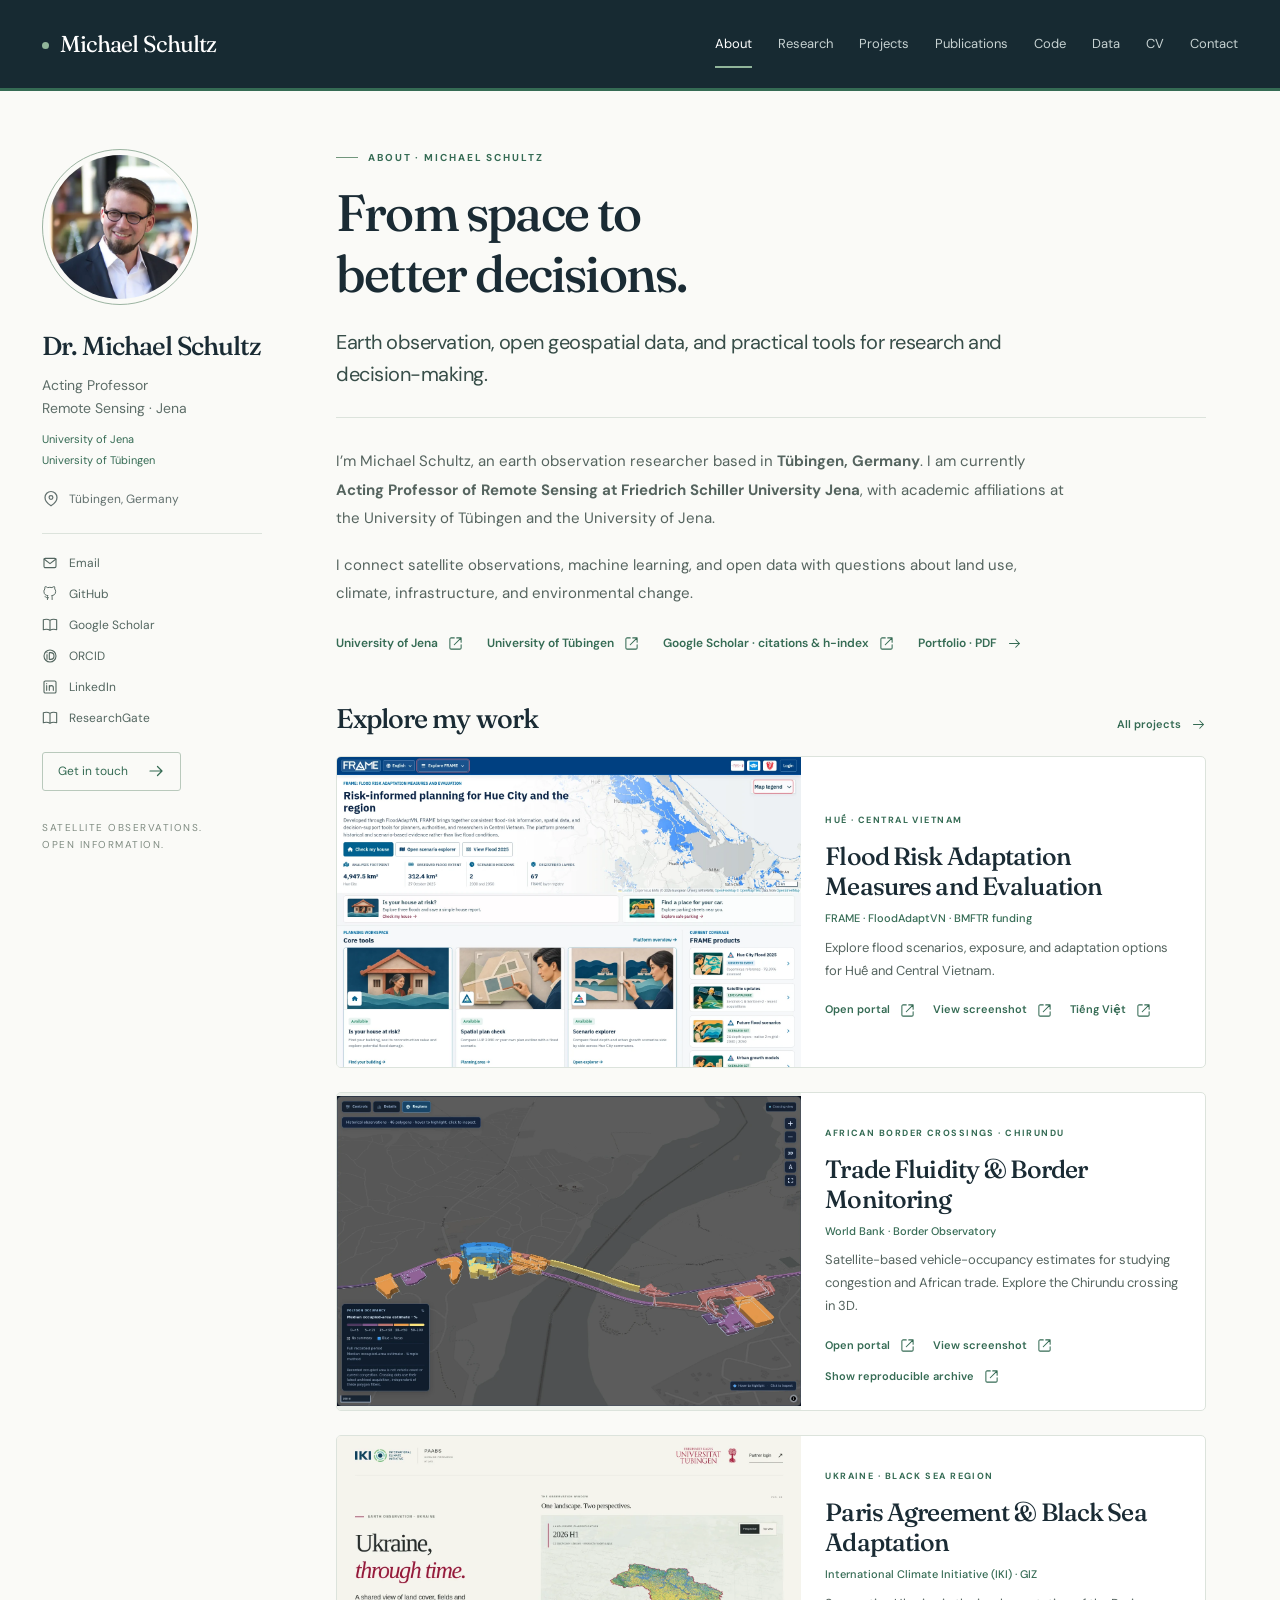
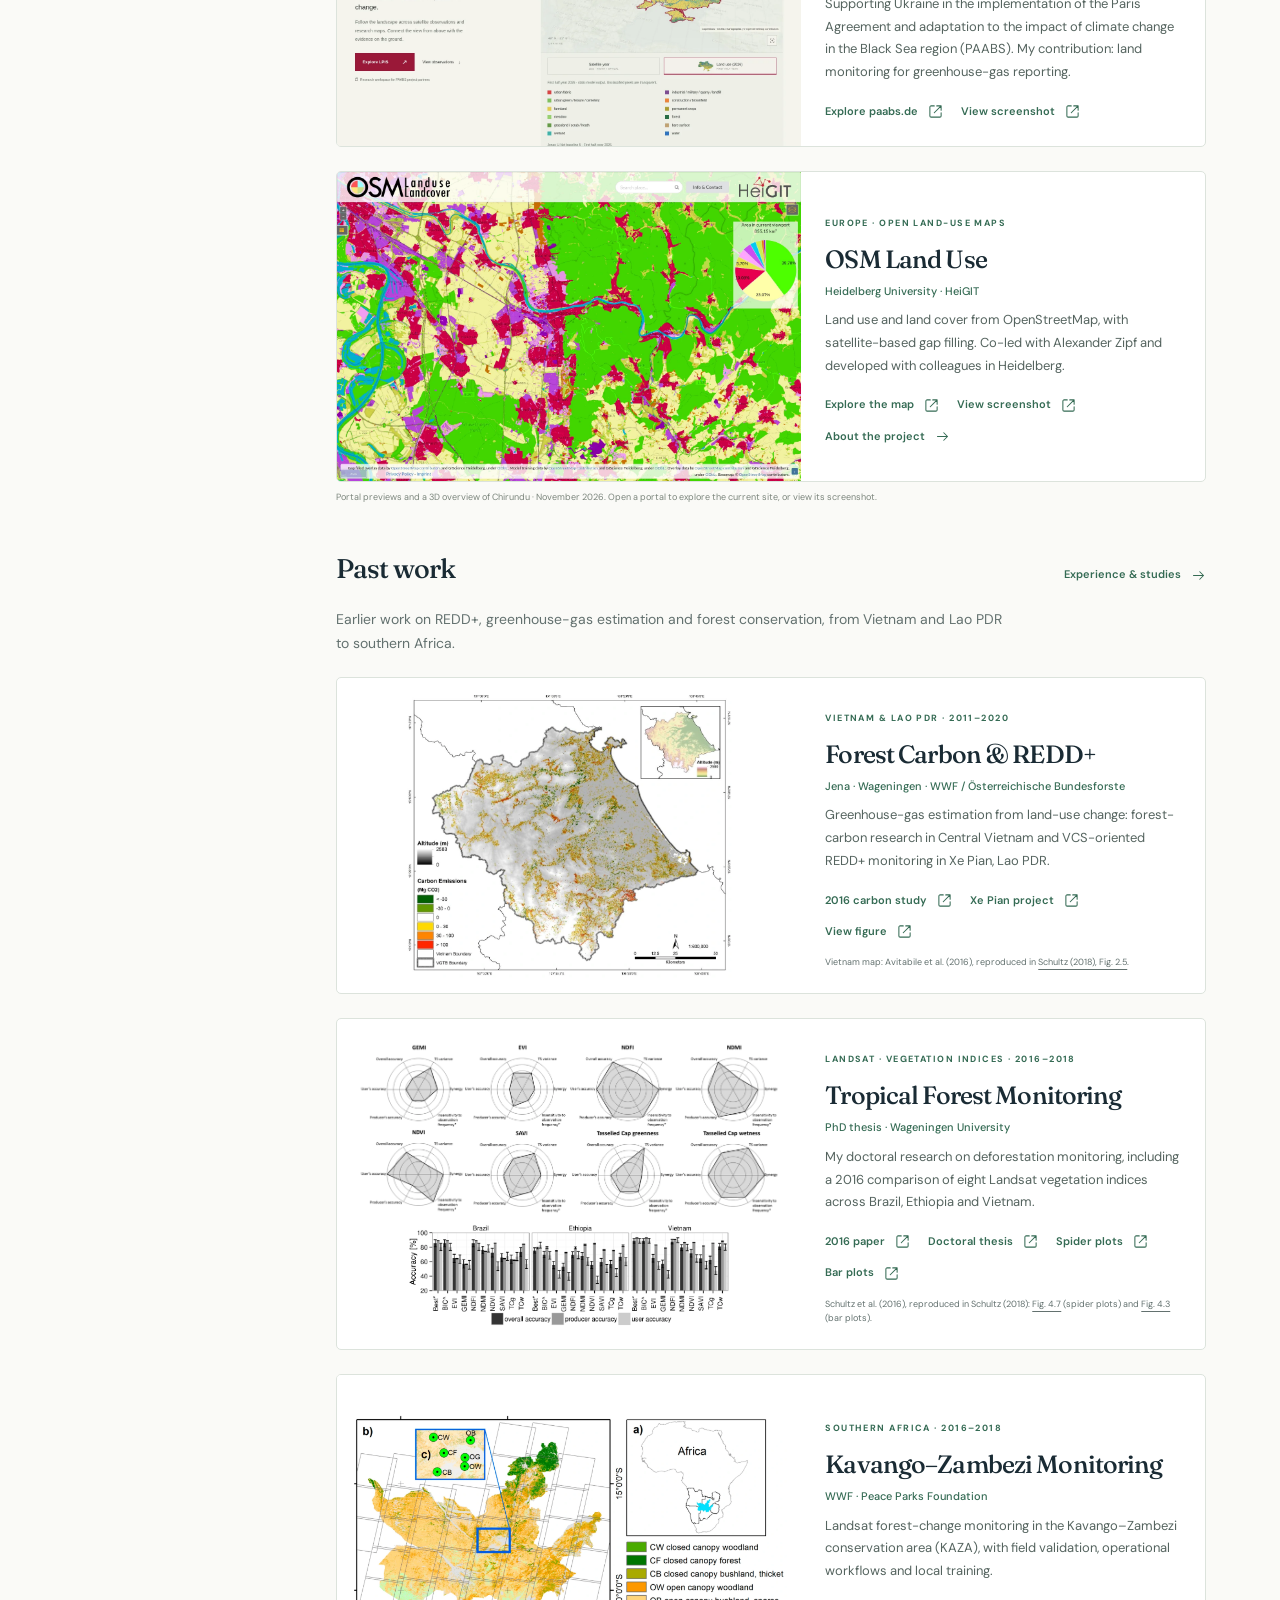
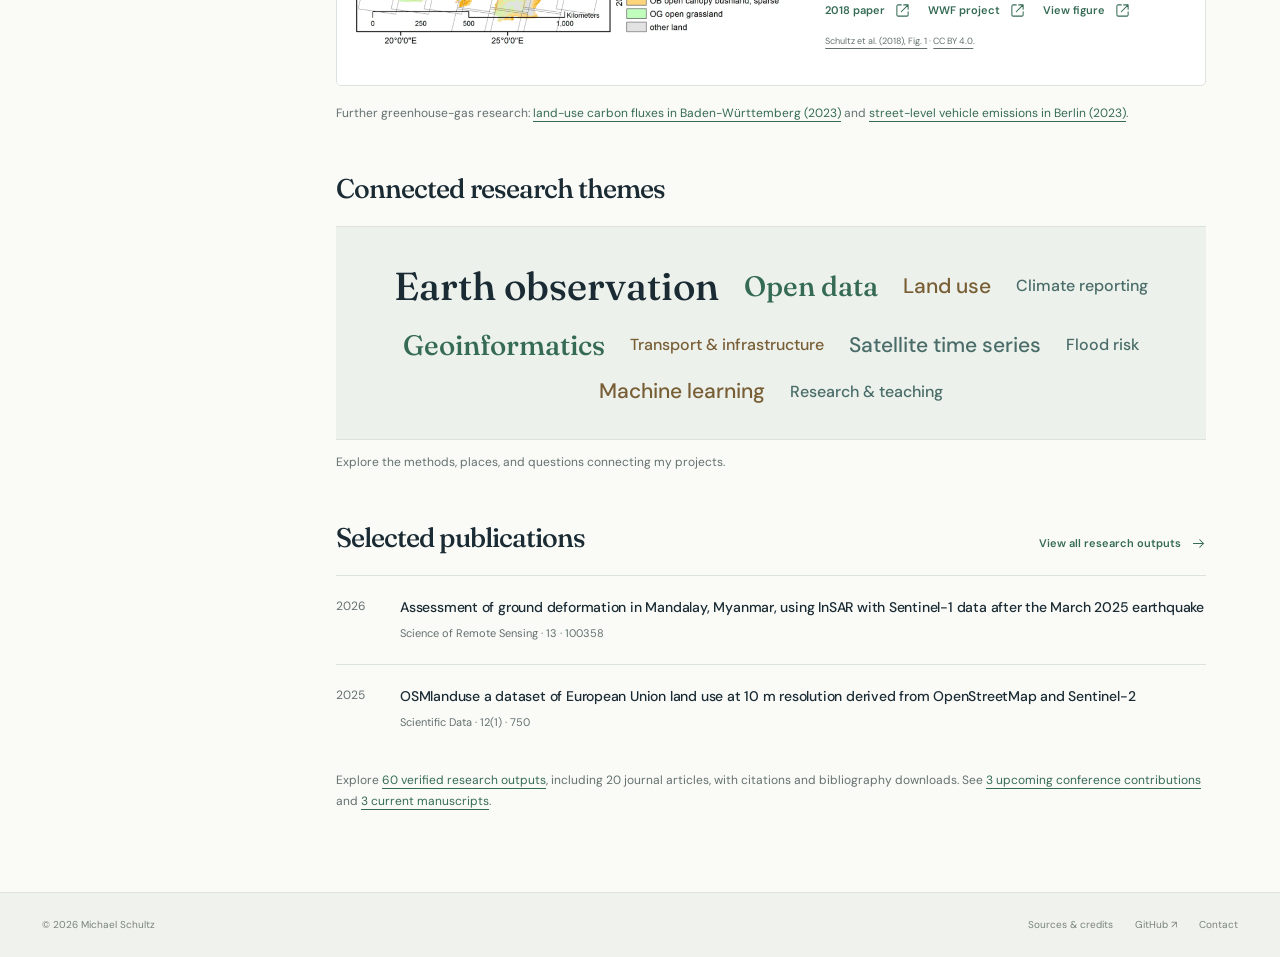
==== commit c4706c5d: "Add four-page printable research portfolio with website QR codes" ====
--- a/docs/index.html
+++ b/docs/index.html
@@ -1,9 +1,9 @@
 <!doctype html>
-<html lang="en"><head><meta charset="utf-8"><meta name="viewport" content="width=device-width,initial-scale=1"><title>About — Michael Schultz</title><meta name="description" content="Michael Schultz — Acting Professor of Remote Sensing at the University of Jena, based in Tübingen. Earth observation, World Bank projects, PAABS Ukraine, and FRAME Vietnam."><meta name="theme-color" content="#172a32"><link rel="canonical" href="https://schultzheidelberg.github.io/"><meta property="og:title" content="About — Michael Schultz"><meta property="og:description" content="Michael Schultz — Acting Professor of Remote Sensing at the University of Jena, based in Tübingen. Earth observation, World Bank projects, PAABS Ukraine, and FRAME Vietnam."><meta property="og:type" content="website"><meta property="og:url" content="https://schultzheidelberg.github.io/"><meta property="og:image" content="https://schultzheidelberg.github.io/assets/michael-schultz.webp"><link rel="icon" href="/assets/favicon.svg" type="image/svg+xml"><link rel="stylesheet" href="/assets/site.css?v=832517414862"><script src="/assets/site.js" defer></script></head>
+<html lang="en"><head><meta charset="utf-8"><meta name="viewport" content="width=device-width,initial-scale=1"><title>About — Michael Schultz</title><meta name="description" content="Michael Schultz — Acting Professor of Remote Sensing at the University of Jena, based in Tübingen. Earth observation, World Bank projects, PAABS Ukraine, and FRAME Vietnam."><meta name="theme-color" content="#172a32"><link rel="canonical" href="https://schultzheidelberg.github.io/"><meta property="og:title" content="About — Michael Schultz"><meta property="og:description" content="Michael Schultz — Acting Professor of Remote Sensing at the University of Jena, based in Tübingen. Earth observation, World Bank projects, PAABS Ukraine, and FRAME Vietnam."><meta property="og:type" content="website"><meta property="og:url" content="https://schultzheidelberg.github.io/"><meta property="og:image" content="https://schultzheidelberg.github.io/assets/michael-schultz.webp"><link rel="icon" href="/assets/favicon.svg" type="image/svg+xml"><link rel="stylesheet" href="/assets/site.css?v=07db30f11d65"><script src="/assets/site.js" defer></script></head>
 <body><a class="skip" href="#main">Skip to content</a><header class="masthead"><div class="topbar"><a class="brand" href="/"><span class="brand-dot"></span>Michael Schultz</a><button class="menu-toggle" aria-expanded="false" aria-controls="navigation"><svg viewBox="0 0 24 24" aria-hidden="true"><path d="M4 6h16M4 12h16M4 18h16"/></svg>Menu</button><nav id="navigation" class="nav" aria-label="Main navigation"><a href="/" aria-current="page">About</a><a href="/research/">Research</a><a href="/projects/">Projects</a><a href="/publications/">Publications</a><a href="/code/">Code</a><a href="/data/">Data</a><a href="/cv/">CV</a><a href="/contact/">Contact</a></nav></div></header>
 <div class="site-shell"><aside class="profile" aria-label="Michael Schultz’s profile"><div class="portrait-wrap"><img class="portrait" src="/assets/michael-schultz.webp" width="146" height="146" alt="Michael Schultz"></div><p class="profile-name">Dr. Michael Schultz</p><p class="profile-role">Acting Professor<br>Remote Sensing · Jena</p><div class="profile-affiliations"><a href="https://www.chemgeo.uni-jena.de/34397/institutsrat">University of Jena</a><a href="https://uni-tuebingen.de/en/fakultaeten/mathematisch-naturwissenschaftliche-fakultaet/fachbereiche/geowissenschaften/arbeitsgruppen/geographie/forschungsbereich/geoinformatik-gis/arbeitsgruppe/team/michael-schultz/">University of Tübingen</a></div><p class="profile-location"><svg viewBox="0 0 24 24" aria-hidden="true"><path d="M20 10c0 6-8 11-8 11S4 16 4 10a8 8 0 1 1 16 0Z"/><circle cx="12" cy="10" r="2.5"/></svg>Tübingen, Germany</p><div class="profile-links"><a href="mailto:schultz.consulting@outlook.com"><svg viewBox="0 0 24 24" aria-hidden="true"><rect x="3" y="5" width="18" height="14" rx="2"/><path d="m3 6 9 7 9-7"/></svg><span>Email</span></a><a href="https://github.com/schultzheidelberg"><svg viewBox="0 0 24 24" aria-hidden="true"><path d="M9 19c-4 1-4-2-6-2m12 5v-4a3.5 3.5 0 0 0-1-2.7c3.4-.4 7-1.7 7-7.3a5.7 5.7 0 0 0-1.6-4c.2-1.3.2-2.7-.4-4 0 0-1.3-.4-4.3 1.6a15 15 0 0 0-7.4 0C4.3-.4 3 0 3 0c-.6 1.3-.6 2.7-.4 4A5.7 5.7 0 0 0 1 8c0 5.6 3.6 6.9 7 7.3A3.5 3.5 0 0 0 7 18v4" transform="translate(2 1) scale(.88)"/></svg><span>GitHub</span></a><a href="https://scholar.google.com/citations?user=215uIhEAAAAJ&amp;hl=en"><svg viewBox="0 0 24 24" aria-hidden="true"><path d="M12 5c-3-2-6-2-10-1v15c4-1 7-1 10 1 3-2 6-2 10-1V4c-4-1-7-1-10 1Zm0 0v15"/></svg><span>Google Scholar</span></a><a href="https://orcid.org/0000-0002-4813-090X"><svg viewBox="0 0 24 24" aria-hidden="true"><circle cx="12" cy="12" r="9"/><path d="M7.5 10v7m0-10v.1M11 7h2a5 5 0 0 1 0 10h-2Z"/></svg><span>ORCID</span></a><a href="https://de.linkedin.com/in/michael-schultz-a9025638"><svg viewBox="0 0 24 24" aria-hidden="true"><rect x="3" y="3" width="18" height="18" rx="2"/><path d="M7 10v7m0-10v.1M11 17v-7m0 3a3 3 0 0 1 6 0v4"/></svg><span>LinkedIn</span></a><a href="https://www.researchgate.net/profile/Michael-Schultz-6"><svg viewBox="0 0 24 24" aria-hidden="true"><path d="M12 5c-3-2-6-2-10-1v15c4-1 7-1 10 1 3-2 6-2 10-1V4c-4-1-7-1-10 1Zm0 0v15"/></svg><span>ResearchGate</span></a></div><a class="profile-contact" href="/contact/">Get in touch<svg viewBox="0 0 24 24" aria-hidden="true"><path d="M4 12h16m-6-6 6 6-6 6"/></svg></a><p class="profile-note">Satellite observations.<br>Open information.</p></aside><main class="page" id="main"><header class="page-heading"><div class="eyebrow">ABOUT · MICHAEL SCHULTZ</div><h1>From space to<br>better decisions.</h1><p class="intro">Earth observation, open geospatial data, and practical tools for research and decision-making.</p></header>
 <div class="body-copy"><p>I’m Michael Schultz, an earth observation researcher based in <strong>Tübingen, Germany</strong>. I am currently <strong>Acting Professor of Remote Sensing at Friedrich Schiller University Jena</strong>, with academic affiliations at the University of Tübingen and the University of Jena.</p><p>I connect satellite observations, machine learning, and open data with questions about land use, climate, infrastructure, and environmental change.</p></div>
-<div class="inline-links"><a class="arrow-link" href="https://www.chemgeo.uni-jena.de/34397/institutsrat">University of Jena<svg viewBox="0 0 24 24" aria-hidden="true"><path d="M14 3h7v7M21 3 10 14"/><path d="M10 3H5a2 2 0 0 0-2 2v14a2 2 0 0 0 2 2h14a2 2 0 0 0 2-2v-5"/></svg></a><a class="arrow-link" href="https://uni-tuebingen.de/en/fakultaeten/mathematisch-naturwissenschaftliche-fakultaet/fachbereiche/geowissenschaften/arbeitsgruppen/geographie/forschungsbereich/geoinformatik-gis/arbeitsgruppe/team/michael-schultz/">University of Tübingen<svg viewBox="0 0 24 24" aria-hidden="true"><path d="M14 3h7v7M21 3 10 14"/><path d="M10 3H5a2 2 0 0 0-2 2v14a2 2 0 0 0 2 2h14a2 2 0 0 0 2-2v-5"/></svg></a><a class="arrow-link" href="https://scholar.google.com/citations?user=215uIhEAAAAJ&amp;hl=en">Google Scholar · citations & h-index<svg viewBox="0 0 24 24" aria-hidden="true"><path d="M14 3h7v7M21 3 10 14"/><path d="M10 3H5a2 2 0 0 0-2 2v14a2 2 0 0 0 2 2h14a2 2 0 0 0 2-2v-5"/></svg></a></div>
+<div class="inline-links"><a class="arrow-link" href="https://www.chemgeo.uni-jena.de/34397/institutsrat">University of Jena<svg viewBox="0 0 24 24" aria-hidden="true"><path d="M14 3h7v7M21 3 10 14"/><path d="M10 3H5a2 2 0 0 0-2 2v14a2 2 0 0 0 2 2h14a2 2 0 0 0 2-2v-5"/></svg></a><a class="arrow-link" href="https://uni-tuebingen.de/en/fakultaeten/mathematisch-naturwissenschaftliche-fakultaet/fachbereiche/geowissenschaften/arbeitsgruppen/geographie/forschungsbereich/geoinformatik-gis/arbeitsgruppe/team/michael-schultz/">University of Tübingen<svg viewBox="0 0 24 24" aria-hidden="true"><path d="M14 3h7v7M21 3 10 14"/><path d="M10 3H5a2 2 0 0 0-2 2v14a2 2 0 0 0 2 2h14a2 2 0 0 0 2-2v-5"/></svg></a><a class="arrow-link" href="https://scholar.google.com/citations?user=215uIhEAAAAJ&amp;hl=en">Google Scholar · citations & h-index<svg viewBox="0 0 24 24" aria-hidden="true"><path d="M14 3h7v7M21 3 10 14"/><path d="M10 3H5a2 2 0 0 0-2 2v14a2 2 0 0 0 2 2h14a2 2 0 0 0 2-2v-5"/></svg></a><a class="arrow-link" href="/downloads/Michael_Schultz_Portfolio.pdf">Portfolio · PDF<svg viewBox="0 0 24 24" aria-hidden="true"><path d="M4 12h16m-6-6 6 6-6 6"/></svg></a></div>
 <section class="section" aria-labelledby="platforms"><div class="section-top"><h2 id="platforms">Explore my work</h2><a class="arrow-link" href="/projects/">All projects<svg viewBox="0 0 24 24" aria-hidden="true"><path d="M4 12h16m-6-6 6 6-6 6"/></svg></a></div><div class="portal-list"><article class="portal-card"><a class="portal-preview" href="https://framefavn.org/" aria-label="Open Flood Risk Adaptation Measures and Evaluation"><img src="/assets/frame-home.webp" width="1440" height="960" alt="Screenshot of the Flood Risk Adaptation Measures and Evaluation landing page" loading="lazy"></a><div class="portal-copy"><span class="tag">HUẾ · CENTRAL VIETNAM</span><h3>Flood Risk Adaptation Measures and Evaluation</h3><p class="project-context">FRAME · FloodAdaptVN · BMFTR funding</p><p>Explore flood scenarios, exposure, and adaptation options for Huế and Central Vietnam.</p><div class="project-links"><a class="arrow-link" href="https://framefavn.org/">Open portal<svg viewBox="0 0 24 24" aria-hidden="true"><path d="M14 3h7v7M21 3 10 14"/><path d="M10 3H5a2 2 0 0 0-2 2v14a2 2 0 0 0 2 2h14a2 2 0 0 0 2-2v-5"/></svg></a><a class="arrow-link" href="/assets/frame-home.webp">View screenshot<svg viewBox="0 0 24 24" aria-hidden="true"><path d="M14 3h7v7M21 3 10 14"/><path d="M10 3H5a2 2 0 0 0-2 2v14a2 2 0 0 0 2 2h14a2 2 0 0 0 2-2v-5"/></svg></a><a class="arrow-link" href="https://frame-vn.org/frame/">Tiếng Việt<svg viewBox="0 0 24 24" aria-hidden="true"><path d="M14 3h7v7M21 3 10 14"/><path d="M10 3H5a2 2 0 0 0-2 2v14a2 2 0 0 0 2 2h14a2 2 0 0 0 2-2v-5"/></svg></a></div></div></article><article class="portal-card"><a class="portal-preview" href="https://wbearthobservation.org/traffic/v11/?site=ID_004_Chirundu" aria-label="Open Trade Fluidity &amp; Border Monitoring"><img src="/assets/chirundu-overview.webp" width="1440" height="961" alt="3D overview of occupied-area estimates across the Chirundu border crossing" loading="lazy"></a><div class="portal-copy"><span class="tag">AFRICAN BORDER CROSSINGS · CHIRUNDU</span><h3>Trade Fluidity & Border Monitoring</h3><p class="project-context">World Bank · Border Observatory</p><p>Satellite-based vehicle-occupancy estimates for studying congestion and African trade. Explore the Chirundu crossing in 3D.</p><div class="project-links"><a class="arrow-link" href="https://wbearthobservation.org/traffic/v11/?site=ID_004_Chirundu">Open portal<svg viewBox="0 0 24 24" aria-hidden="true"><path d="M14 3h7v7M21 3 10 14"/><path d="M10 3H5a2 2 0 0 0-2 2v14a2 2 0 0 0 2 2h14a2 2 0 0 0 2-2v-5"/></svg></a><a class="arrow-link" href="/assets/chirundu-overview.webp">View screenshot<svg viewBox="0 0 24 24" aria-hidden="true"><path d="M14 3h7v7M21 3 10 14"/><path d="M10 3H5a2 2 0 0 0-2 2v14a2 2 0 0 0 2 2h14a2 2 0 0 0 2-2v-5"/></svg></a><a class="arrow-link" href="https://reproducibility.worldbank.org/catalog/667">Show reproducible archive<svg viewBox="0 0 24 24" aria-hidden="true"><path d="M14 3h7v7M21 3 10 14"/><path d="M10 3H5a2 2 0 0 0-2 2v14a2 2 0 0 0 2 2h14a2 2 0 0 0 2-2v-5"/></svg></a></div></div></article><article class="portal-card"><a class="portal-preview" href="https://paabs.de/" aria-label="Open Paris Agreement &amp; Black Sea Adaptation"><img src="/assets/paabs-platform.webp" width="1440" height="960" alt="Screenshot of the Paris Agreement &amp; Black Sea Adaptation landing page" loading="lazy"></a><div class="portal-copy"><span class="tag">UKRAINE · BLACK SEA REGION</span><h3>Paris Agreement & Black Sea Adaptation</h3><p class="project-context">International Climate Initiative (IKI) · GIZ</p><p>Supporting Ukraine in the implementation of the Paris Agreement and adaptation to the impact of climate change in the Black Sea region (PAABS). My contribution: land monitoring for greenhouse-gas reporting.</p><div class="project-links"><a class="arrow-link" href="https://paabs.de/">Explore paabs.de<svg viewBox="0 0 24 24" aria-hidden="true"><path d="M14 3h7v7M21 3 10 14"/><path d="M10 3H5a2 2 0 0 0-2 2v14a2 2 0 0 0 2 2h14a2 2 0 0 0 2-2v-5"/></svg></a><a class="arrow-link" href="/assets/paabs-platform.webp">View screenshot<svg viewBox="0 0 24 24" aria-hidden="true"><path d="M14 3h7v7M21 3 10 14"/><path d="M10 3H5a2 2 0 0 0-2 2v14a2 2 0 0 0 2 2h14a2 2 0 0 0 2-2v-5"/></svg></a></div></div></article><article class="portal-card"><a class="portal-preview" href="https://osmlanduse.org/" aria-label="Open OSM Land Use"><img src="/assets/osmlanduse-portal.webp" width="1440" height="960" alt="Screenshot of the OSM Landuse Landcover interactive map" loading="lazy"></a><div class="portal-copy"><span class="tag">EUROPE · OPEN LAND-USE MAPS</span><h3>OSM Land Use</h3><p class="project-context">Heidelberg University · HeiGIT</p><p>Land use and land cover from OpenStreetMap, with satellite-based gap filling. Co-led with Alexander Zipf and developed with colleagues in Heidelberg.</p><div class="project-links"><a class="arrow-link" href="https://osmlanduse.org/">Explore the map<svg viewBox="0 0 24 24" aria-hidden="true"><path d="M14 3h7v7M21 3 10 14"/><path d="M10 3H5a2 2 0 0 0-2 2v14a2 2 0 0 0 2 2h14a2 2 0 0 0 2-2v-5"/></svg></a><a class="arrow-link" href="/assets/osmlanduse-portal.webp">View screenshot<svg viewBox="0 0 24 24" aria-hidden="true"><path d="M14 3h7v7M21 3 10 14"/><path d="M10 3H5a2 2 0 0 0-2 2v14a2 2 0 0 0 2 2h14a2 2 0 0 0 2-2v-5"/></svg></a><a class="arrow-link" href="/projects/#osmlanduse">About the project<svg viewBox="0 0 24 24" aria-hidden="true"><path d="M4 12h16m-6-6 6 6-6 6"/></svg></a></div></div></article></div><p class="image-credit">Portal previews and a 3D overview of Chirundu · November 2026. Open a portal to explore the current site, or view its screenshot.</p></section>
 <section class="section past-work" aria-labelledby="past-work"><div class="section-top"><h2 id="past-work">Past work</h2><a class="arrow-link" href="/projects/#past-work">Experience & studies<svg viewBox="0 0 24 24" aria-hidden="true"><path d="M4 12h16m-6-6 6 6-6 6"/></svg></a></div><p class="past-work-intro">Earlier work on REDD+, greenhouse-gas estimation and forest conservation, from Vietnam and Lao PDR to southern Africa.</p><div class="portal-list"><article class="portal-card past-work-card"><a class="past-preview" href="/assets/past-carbon-vietnam.webp" aria-label="View figure: Forest Carbon &amp; REDD+"><img src="/assets/past-carbon-vietnam.webp" width="957" height="834" alt="Map of carbon emissions and removals from land-cover change in Central Vietnam, with complete legend" loading="lazy"></a><div class="portal-copy"><span class="tag">VIETNAM & LAO PDR · 2011–2020</span><h3>Forest Carbon & REDD+</h3><p class="project-context">Jena · Wageningen · WWF / Österreichische Bundesforste</p><p>Greenhouse-gas estimation from land-use change: forest-carbon research in Central Vietnam and VCS-oriented REDD+ monitoring in Xe Pian, Lao PDR.</p><div class="project-links"><a class="arrow-link" href="https://doi.org/10.1080/17583004.2016.1254009">2016 carbon study<svg viewBox="0 0 24 24" aria-hidden="true"><path d="M14 3h7v7M21 3 10 14"/><path d="M10 3H5a2 2 0 0 0-2 2v14a2 2 0 0 0 2 2h14a2 2 0 0 0 2-2v-5"/></svg></a><a class="arrow-link" href="https://www.wwf.at/wwf-und-bundesforste-schuetzen-regenwaelder-in-laos/">Xe Pian project<svg viewBox="0 0 24 24" aria-hidden="true"><path d="M14 3h7v7M21 3 10 14"/><path d="M10 3H5a2 2 0 0 0-2 2v14a2 2 0 0 0 2 2h14a2 2 0 0 0 2-2v-5"/></svg></a><a class="arrow-link" href="/assets/past-carbon-vietnam.webp">View figure<svg viewBox="0 0 24 24" aria-hidden="true"><path d="M14 3h7v7M21 3 10 14"/><path d="M10 3H5a2 2 0 0 0-2 2v14a2 2 0 0 0 2 2h14a2 2 0 0 0 2-2v-5"/></svg></a></div><p class="image-credit">Vietnam map: Avitabile et al. (2016), reproduced in <a href="https://edepot.wur.nl/454885#page=38">Schultz (2018), Fig. 2.5</a>.</p></div></article><article class="portal-card past-work-card"><div class="past-preview-pair"><a class="past-preview" href="/assets/past-vegetation-spider.webp" aria-label="View figure: Tropical Forest Monitoring"><img src="/assets/past-vegetation-spider.webp" width="1850" height="758" alt="Eight spider plots comparing relative vegetation-index performance across accuracy, observation frequency, synergy and time-series variance" loading="lazy"></a><a class="past-preview" href="/assets/past-vegetation-indices.webp" aria-label="View bar plots: Tropical Forest Monitoring"><img src="/assets/past-vegetation-indices.webp" width="956" height="307" alt="Complete three-panel comparison of vegetation-index accuracy in Brazil, Ethiopia and Vietnam" loading="lazy"></a></div><div class="portal-copy"><span class="tag">LANDSAT · VEGETATION INDICES · 2016–2018</span><h3>Tropical Forest Monitoring</h3><p class="project-context">PhD thesis · Wageningen University</p><p>My doctoral research on deforestation monitoring, including a 2016 comparison of eight Landsat vegetation indices across Brazil, Ethiopia and Vietnam.</p><div class="project-links"><a class="arrow-link" href="https://doi.org/10.1016/j.jag.2016.06.020">2016 paper<svg viewBox="0 0 24 24" aria-hidden="true"><path d="M14 3h7v7M21 3 10 14"/><path d="M10 3H5a2 2 0 0 0-2 2v14a2 2 0 0 0 2 2h14a2 2 0 0 0 2-2v-5"/></svg></a><a class="arrow-link" href="https://doi.org/10.18174/454885">Doctoral thesis<svg viewBox="0 0 24 24" aria-hidden="true"><path d="M14 3h7v7M21 3 10 14"/><path d="M10 3H5a2 2 0 0 0-2 2v14a2 2 0 0 0 2 2h14a2 2 0 0 0 2-2v-5"/></svg></a><a class="arrow-link" href="/assets/past-vegetation-spider.webp">Spider plots<svg viewBox="0 0 24 24" aria-hidden="true"><path d="M14 3h7v7M21 3 10 14"/><path d="M10 3H5a2 2 0 0 0-2 2v14a2 2 0 0 0 2 2h14a2 2 0 0 0 2-2v-5"/></svg></a><a class="arrow-link" href="/assets/past-vegetation-indices.webp">Bar plots<svg viewBox="0 0 24 24" aria-hidden="true"><path d="M14 3h7v7M21 3 10 14"/><path d="M10 3H5a2 2 0 0 0-2 2v14a2 2 0 0 0 2 2h14a2 2 0 0 0 2-2v-5"/></svg></a></div><p class="image-credit">Schultz et al. (2016), reproduced in Schultz (2018): <a href="https://edepot.wur.nl/454885#page=79">Fig. 4.7</a> (spider plots) and <a href="https://edepot.wur.nl/454885#page=75">Fig. 4.3</a> (bar plots).</p></div></article><article class="portal-card past-work-card"><a class="past-preview" href="/assets/past-wwf-kaza.webp" aria-label="View figure: Kavango–Zambezi Monitoring"><img src="/assets/past-wwf-kaza.webp" width="1600" height="858" alt="Complete KAZA study-area map with land-cover classes, field sites and location in Africa" loading="lazy"></a><div class="portal-copy"><span class="tag">SOUTHERN AFRICA · 2016–2018</span><h3>Kavango–Zambezi Monitoring</h3><p class="project-context">WWF · Peace Parks Foundation</p><p>Landsat forest-change monitoring in the Kavango–Zambezi conservation area (KAZA), with field validation, operational workflows and local training.</p><div class="project-links"><a class="arrow-link" href="https://doi.org/10.3390/rs10111850">2018 paper<svg viewBox="0 0 24 24" aria-hidden="true"><path d="M14 3h7v7M21 3 10 14"/><path d="M10 3H5a2 2 0 0 0-2 2v14a2 2 0 0 0 2 2h14a2 2 0 0 0 2-2v-5"/></svg></a><a class="arrow-link" href="https://space-science.wwf.de/project/kaza-land-cover-mapping-and-monitoring/">WWF project<svg viewBox="0 0 24 24" aria-hidden="true"><path d="M14 3h7v7M21 3 10 14"/><path d="M10 3H5a2 2 0 0 0-2 2v14a2 2 0 0 0 2 2h14a2 2 0 0 0 2-2v-5"/></svg></a><a class="arrow-link" href="/assets/past-wwf-kaza.webp">View figure<svg viewBox="0 0 24 24" aria-hidden="true"><path d="M14 3h7v7M21 3 10 14"/><path d="M10 3H5a2 2 0 0 0-2 2v14a2 2 0 0 0 2 2h14a2 2 0 0 0 2-2v-5"/></svg></a></div><p class="image-credit"><a href="https://www.mdpi.com/2072-4292/10/11/1850">Schultz et al. (2018), Fig. 1</a> · <a href="https://creativecommons.org/licenses/by/4.0/">CC BY 4.0</a>.</p></div></article></div><p class="subtle past-work-followup">Further greenhouse-gas research: <a href="https://doi.org/10.1007/s10661-023-11141-9">land-use carbon fluxes in Baden-Württemberg (2023)</a> and <a href="https://doi.org/10.3390/ijgi12040138">street-level vehicle emissions in Berlin (2023)</a>.</p></section>
 <section class="section research-cloud-section" aria-labelledby="research-cloud"><div class="section-top"><h2 id="research-cloud">Connected research themes</h2></div><nav class="research-cloud" aria-label="Explore research themes"><a class="cloud-largest" href="/research/">Earth observation</a><a class="cloud-large" href="/projects/#osmlanduse">Open data</a><a class="cloud-medium" href="/research/#land-use">Land use</a><a href="/projects/#ukraine">Climate reporting</a><a class="cloud-large" href="/research/">Geoinformatics</a><a href="/projects/#border-observatory">Transport &amp; infrastructure</a><a class="cloud-medium" href="/research/#forest-change">Satellite time series</a><a href="/projects/#frame">Flood risk</a><a class="cloud-medium" href="/code/">Machine learning</a><a href="/cv/">Research &amp; teaching</a></nav><p class="subtle">Explore the methods, places, and questions connecting my projects.</p></section>
--- a/assets/site.css
+++ b/assets/site.css
@@ -1,6 +1,6 @@
 @import url('https://fonts.googleapis.com/css2?family=DM+Sans:wght@400;450;500;600;700&family=Fraunces:opsz,wght@9..144,400;9..144,500;9..144,600&display=swap');
 :root{--ink:#1a2b34;--navy:#172a32;--green:#356b54;--green-dark:#28543f;--muted:#63716f;--paper:#fafaf7;--line:#dce3dc;--wash:#edf1eb;--serif:'Fraunces',Georgia,serif;--sans:'DM Sans',system-ui,sans-serif}
-*{box-sizing:border-box}html{scroll-behavior:smooth}body{margin:0;background:var(--paper);color:var(--ink);font:16px/1.75 var(--sans);-webkit-font-smoothing:antialiased}a{color:var(--green);text-underline-offset:4px;text-decoration-thickness:1px}a:hover{color:var(--green-dark)}button,input{font:inherit}button,a{-webkit-tap-highlight-color:transparent}a:focus-visible,button:focus-visible,input:focus-visible{outline:3px solid #c99336;outline-offset:5px}button{cursor:pointer}img{display:block;max-width:100%}svg{width:18px;height:18px;flex:none;stroke:currentColor;fill:none;stroke-width:1.65;stroke-linecap:round;stroke-linejoin:round}h1,h2,h3,h4,p{margin:0}h1,h2,h3{font-family:var(--serif);font-weight:500;line-height:1.2;letter-spacing:-.035em}h1{font-size:clamp(40px,4vw,56px)}h2{font-size:30px}h3{font-size:23px}p+p{margin-top:18px}.skip{position:fixed;top:-100px;left:16px;z-index:50;padding:12px;background:white}.skip:focus{top:10px}.masthead{background:var(--navy);border-bottom:3px solid var(--green);color:#fff}.topbar{max-width:1280px;margin:auto;min-height:88px;padding:0 42px;display:flex;align-items:center;justify-content:space-between;gap:32px}.brand{font-family:var(--serif);font-size:23px;color:#fff;text-decoration:none;white-space:nowrap;letter-spacing:-.04em}.brand:hover{color:#fff}.brand-dot{display:inline-block;background:#91b59a;width:7px;height:7px;border-radius:50%;margin:0 11px 3px 0}.nav{display:flex;align-items:stretch;gap:26px;min-height:88px}.nav a{font-size:13px;display:flex;align-items:center;text-decoration:none;color:#c7d2d2;position:relative}.nav a:hover,.nav a[aria-current=page]{color:#fff}.nav a[aria-current=page]:after{content:'';position:absolute;bottom:20px;height:2px;background:#91b59a;left:0;right:0}.menu-toggle{display:none;background:transparent;border:1px solid #5e7379;border-radius:3px;color:#fff;padding:6px 11px;gap:8px;align-items:center}.site-shell{max-width:1280px;margin:0 auto;padding:58px 42px 80px;display:grid;grid-template-columns:220px minmax(0,1fr);gap:74px}.profile{position:sticky;top:34px;align-self:start}.portrait-wrap{width:156px;height:156px;border-radius:50%;padding:5px;border:1px solid #9bb3a1;margin:0 0 26px}.portrait{width:100%;height:100%;border-radius:50%;object-fit:cover;object-position:center 38%}.profile-name{font:500 26px/1.2 var(--serif);letter-spacing:-.04em}.profile-role{margin-top:12px;font-size:14px;line-height:1.6;color:#5e6e69;max-width:200px}.profile-location{margin:20px 0 23px;display:flex;gap:9px;align-items:center;font-size:12px;color:var(--muted)}.profile-links{border-top:1px solid var(--line);padding-top:19px;display:flex;flex-direction:column;gap:10px}.profile-links a{display:flex;gap:11px;align-items:center;font-size:12px;color:#536660;text-decoration:none}.profile-links a:hover{color:var(--green);text-decoration:underline}.profile-links svg{width:16px;height:16px}.profile-note{font-size:10px;letter-spacing:.15em;text-transform:uppercase;color:#7f8b81;line-height:1.7;margin-top:28px}.profile-contact{margin-top:23px;display:inline-flex;align-items:center;justify-content:center;gap:19px;border:1px solid #b9c9bc;padding:8px 15px;border-radius:3px;font-size:12px;text-decoration:none;color:var(--green)}.page{min-width:0;max-width:870px}.eyebrow{font-size:10px;text-transform:uppercase;letter-spacing:.19em;color:var(--green);font-weight:700;display:flex;align-items:center;gap:10px;margin-bottom:15px}.eyebrow:before{content:'';width:22px;height:1px;background:#71967c}.page-heading{padding-bottom:27px;border-bottom:1px solid var(--line);margin-bottom:29px}.page-heading .intro{max-width:730px;margin-top:22px;font-size:20px;line-height:1.6;letter-spacing:-.025em;color:#374d48}.body-copy{max-width:730px;color:#55645f;font-size:15px;line-height:1.9}.body-copy a{color:var(--green)}.inline-links{display:flex;gap:24px;flex-wrap:wrap;margin-top:25px}.arrow-link{display:inline-flex;gap:10px;align-items:center;text-decoration:none;font-size:12px;font-weight:600}.arrow-link svg{width:15px;height:15px;transition:transform .2s}.arrow-link:hover svg{transform:translateX(3px)}.section{margin-top:49px}.section-top{display:flex;justify-content:space-between;align-items:baseline;gap:20px;margin-bottom:21px}.section-top h2{font-size:27px}.section-top .arrow-link{white-space:nowrap;font-size:11px}.feature{display:grid;grid-template-columns:46% 1fr;background:var(--wash);border:1px solid #d9e1d7;border-radius:4px;overflow:hidden}.feature-visual{display:flex;align-items:center;justify-content:center;min-height:255px;background:#e3e9df;padding:12px}.feature-visual img{width:100%;max-height:285px;object-fit:contain;mix-blend-mode:multiply}.feature-copy{padding:28px 26px}.tag{font-size:9px;color:var(--green);font-weight:700;letter-spacing:.16em;text-transform:uppercase}.feature h3{font-size:28px;margin:13px 0 12px}.feature p{font-size:13px;line-height:1.8;color:#5d6b61}.feature .arrow-link{margin-top:20px}.image-credit{font-size:9px;line-height:1.6;color:#7b857c;margin-top:8px}.image-credit a{color:inherit}.theme-list{list-style:none;margin:0;padding:0}.theme-list li{border-top:1px solid var(--line)}.theme-list li:last-child{border-bottom:1px solid var(--line)}.theme-list a{padding:21px 0;display:grid;grid-template-columns:37px 1fr 22px;gap:12px;color:inherit;text-decoration:none;align-items:center}.theme-num{font-size:11px;color:#8a9b8d;align-self:start;padding-top:3px}.theme-list h3{font-family:var(--sans);font-weight:500;font-size:15px;letter-spacing:-.02em}.theme-list p{font-size:12px;color:var(--muted);margin-top:5px}.theme-list svg{color:var(--green)}.theme-list a:hover h3{color:var(--green)}.publication-preview{display:grid;grid-template-columns:44px 1fr;gap:20px;border-top:1px solid var(--line);padding:20px 0}.publication-preview time{font-size:12px;color:var(--muted)}.publication-preview h3{font-family:var(--sans);font-size:14px;line-height:1.6;letter-spacing:-.015em}.publication-preview a{color:var(--ink);text-decoration:none}.publication-preview a:hover{color:var(--green)}.publication-preview p{font-size:11px;color:var(--muted);margin-top:6px}.site-footer{border-top:1px solid var(--line);background:#f0f2ed}.footer-inner{max-width:1280px;margin:auto;padding:23px 42px;display:flex;justify-content:space-between;gap:25px;font-size:10px;color:#78847b}.footer-links{display:flex;gap:22px}.footer-links a{color:inherit;text-decoration:none}.footer-links a:hover{text-decoration:underline}.detail-section{padding:31px 0;border-bottom:1px solid var(--line);scroll-margin-top:24px}.detail-section h2{margin:8px 0 16px}.detail-section p{color:#55645f;font-size:15px;line-height:1.9}.detail-section .inline-links{margin-top:18px}.project{margin-top:28px;border-top:1px solid var(--line);padding-top:28px}.project h2{font-size:29px;margin:9px 0 15px}.project p{font-size:15px;color:#55645f}.project .project-meta{font-size:11px;color:var(--muted);margin:13px 0 0}.project-links{display:flex;gap:20px;flex-wrap:wrap;margin-top:18px}.publication-tools{display:flex;gap:12px;margin:28px 0 8px}.search-field{flex:1;min-width:0;position:relative}.search-field svg{position:absolute;top:13px;left:14px;color:var(--muted)}.search-field input{width:100%;padding:10px 14px 10px 42px;border:1px solid #cfd8ce;background:#fff;border-radius:3px;font-size:13px;color:var(--ink)}.publication-count{font-size:11px;color:var(--muted);margin-bottom:24px}.publication{border-top:1px solid var(--line);padding:25px 0;display:grid;grid-template-columns:48px 1fr;gap:20px}.pub-year{color:var(--green);font-size:12px;padding-top:3px}.publication h2{font:500 18px/1.5 var(--sans);letter-spacing:-.025em}.publication h2 a{color:inherit;text-decoration:none}.publication h2 a:hover{color:var(--green)}.pub-authors{font-size:12px;color:#6e7c70;margin-top:10px}.pub-journal{font-size:12px;color:#536659;margin-top:7px}.pub-actions{display:flex;gap:20px;margin-top:13px;align-items:center}.pub-actions a,.copy-citation{border:0;background:none;padding:0;color:var(--green);font-size:11px;text-decoration:none}.pub-actions a:hover,.copy-citation:hover{text-decoration:underline}.empty-result{border-top:1px solid var(--line);padding:35px 0;color:var(--muted)}.resource{padding:26px 0;border-top:1px solid var(--line)}.resource h2{font-size:26px;margin:9px 0 13px}.resource p{color:#55645f;font-size:14px}.resource-details{display:flex;flex-wrap:wrap;gap:8px;margin:17px 0 18px}.resource-details span{font-size:10px;background:var(--wash);padding:3px 9px;border-radius:2px;color:#5a6e5c}.contact-lead{font:500 28px/1.4 var(--serif);letter-spacing:-.035em;margin:35px 0 24px;max-width:600px}.contact-email{font-size:clamp(15px,2.4vw,25px);word-break:break-word}.contact-grid{margin-top:38px;display:grid;grid-template-columns:1fr 1fr;gap:0 30px}.contact-grid a{padding:20px 0;border-top:1px solid var(--line);display:flex;justify-content:space-between;align-items:center;font-size:13px;text-decoration:none}.contact-grid a svg{width:16px}.cv-actions{display:flex;gap:20px;margin:25px 0}.button{border:1px solid var(--green);background:var(--green);color:#fff;border-radius:3px;padding:9px 15px;font-size:12px;text-decoration:none;display:inline-flex;align-items:center;gap:8px}.button:hover{background:var(--green-dark);color:white}.timeline{margin-top:26px}.timeline-item{display:grid;grid-template-columns:80px 1fr;gap:20px;padding:23px 0;border-top:1px solid var(--line)}.timeline-label{font-size:11px;color:var(--green);padding-top:4px}.timeline-item h3{font:500 17px/1.5 var(--sans);letter-spacing:-.02em}.timeline-item p{font-size:13px;color:#617164;margin-top:9px}.timeline-item .arrow-link{margin-top:13px}.subtle{font-size:12px;color:var(--muted)}.source-list{padding-left:20px;font-size:13px}.source-list li{margin:13px 0}.status-message{position:fixed;bottom:24px;left:50%;transform:translateX(-50%);z-index:20;background:var(--navy);color:white;font-size:13px;padding:10px 20px;border-radius:4px;box-shadow:0 4px 20px #0002}.status-message:empty{display:none}[hidden]{display:none!important}.sr-only{position:absolute;width:1px;height:1px;padding:0;margin:-1px;overflow:hidden;clip:rect(0,0,0,0);white-space:nowrap;border:0}
+*{box-sizing:border-box}html{scroll-behavior:smooth}body{margin:0;background:var(--paper);color:var(--ink);font:16px/1.75 var(--sans);-webkit-font-smoothing:antialiased}a{color:var(--green);text-underline-offset:4px;text-decoration-thickness:1px}a:hover{color:var(--green-dark)}button,input{font:inherit}button,a{-webkit-tap-highlight-color:transparent}a:focus-visible,button:focus-visible,input:focus-visible{outline:3px solid #c99336;outline-offset:5px}button{cursor:pointer}img{display:block;max-width:100%}svg{width:18px;height:18px;flex:none;stroke:currentColor;fill:none;stroke-width:1.65;stroke-linecap:round;stroke-linejoin:round}h1,h2,h3,h4,p{margin:0}h1,h2,h3{font-family:var(--serif);font-weight:500;line-height:1.2;letter-spacing:-.035em}h1{font-size:clamp(40px,4vw,56px)}h2{font-size:30px}h3{font-size:23px}p+p{margin-top:18px}.skip{position:fixed;top:-100px;left:16px;z-index:50;padding:12px;background:white}.skip:focus{top:10px}.masthead{background:var(--navy);border-bottom:3px solid var(--green);color:#fff}.topbar{max-width:1280px;margin:auto;min-height:88px;padding:0 42px;display:flex;align-items:center;justify-content:space-between;gap:32px}.brand{font-family:var(--serif);font-size:23px;color:#fff;text-decoration:none;white-space:nowrap;letter-spacing:-.04em}.brand:hover{color:#fff}.brand-dot{display:inline-block;background:#91b59a;width:7px;height:7px;border-radius:50%;margin:0 11px 3px 0}.nav{display:flex;align-items:stretch;gap:26px;min-height:88px}.nav a{font-size:13px;display:flex;align-items:center;text-decoration:none;color:#c7d2d2;position:relative}.nav a:hover,.nav a[aria-current=page]{color:#fff}.nav a[aria-current=page]:after{content:'';position:absolute;bottom:20px;height:2px;background:#91b59a;left:0;right:0}.menu-toggle{display:none;background:transparent;border:1px solid #5e7379;border-radius:3px;color:#fff;padding:6px 11px;gap:8px;align-items:center}.site-shell{max-width:1280px;margin:0 auto;padding:58px 42px 80px;display:grid;grid-template-columns:220px minmax(0,1fr);gap:74px}.profile{position:sticky;top:34px;align-self:start}.portrait-wrap{width:156px;height:156px;border-radius:50%;padding:5px;border:1px solid #9bb3a1;margin:0 0 26px}.portrait{width:100%;height:100%;border-radius:50%;object-fit:cover;object-position:center 38%}.profile-name{font:500 26px/1.2 var(--serif);letter-spacing:-.04em}.profile-role{margin-top:12px;font-size:14px;line-height:1.6;color:#5e6e69;max-width:200px}.profile-location{margin:20px 0 23px;display:flex;gap:9px;align-items:center;font-size:12px;color:var(--muted)}.profile-links{border-top:1px solid var(--line);padding-top:19px;display:flex;flex-direction:column;gap:10px}.profile-links a{display:flex;gap:11px;align-items:center;font-size:12px;color:#536660;text-decoration:none}.profile-links a:hover{color:var(--green);text-decoration:underline}.profile-links svg{width:16px;height:16px}.profile-note{font-size:10px;letter-spacing:.15em;text-transform:uppercase;color:#7f8b81;line-height:1.7;margin-top:28px}.profile-contact{margin-top:23px;display:inline-flex;align-items:center;justify-content:center;gap:19px;border:1px solid #b9c9bc;padding:8px 15px;border-radius:3px;font-size:12px;text-decoration:none;color:var(--green)}.page{min-width:0;max-width:870px}.eyebrow{font-size:10px;text-transform:uppercase;letter-spacing:.19em;color:var(--green);font-weight:700;display:flex;align-items:center;gap:10px;margin-bottom:15px}.eyebrow:before{content:'';width:22px;height:1px;background:#71967c}.page-heading{padding-bottom:27px;border-bottom:1px solid var(--line);margin-bottom:29px}.page-heading .intro{max-width:730px;margin-top:22px;font-size:20px;line-height:1.6;letter-spacing:-.025em;color:#374d48}.body-copy{max-width:730px;color:#55645f;font-size:15px;line-height:1.9}.body-copy a{color:var(--green)}.inline-links{display:flex;gap:24px;flex-wrap:wrap;margin-top:25px}.arrow-link{display:inline-flex;gap:10px;align-items:center;text-decoration:none;font-size:12px;font-weight:600}.arrow-link svg{width:15px;height:15px;transition:transform .2s}.arrow-link:hover svg{transform:translateX(3px)}.section{margin-top:49px}.section-top{display:flex;justify-content:space-between;align-items:baseline;gap:20px;margin-bottom:21px}.section-top h2{font-size:27px}.section-top .arrow-link{white-space:nowrap;font-size:11px}.feature{display:grid;grid-template-columns:46% 1fr;background:var(--wash);border:1px solid #d9e1d7;border-radius:4px;overflow:hidden}.feature-visual{display:flex;align-items:center;justify-content:center;min-height:255px;background:#e3e9df;padding:12px}.feature-visual img{width:100%;max-height:285px;object-fit:contain;mix-blend-mode:multiply}.feature-copy{padding:28px 26px}.tag{font-size:9px;color:var(--green);font-weight:700;letter-spacing:.16em;text-transform:uppercase}.feature h3{font-size:28px;margin:13px 0 12px}.feature p{font-size:13px;line-height:1.8;color:#5d6b61}.feature .arrow-link{margin-top:20px}.image-credit{font-size:9px;line-height:1.6;color:#7b857c;margin-top:8px}.image-credit a{color:inherit}.theme-list{list-style:none;margin:0;padding:0}.theme-list li{border-top:1px solid var(--line)}.theme-list li:last-child{border-bottom:1px solid var(--line)}.theme-list a{padding:21px 0;display:grid;grid-template-columns:37px 1fr 22px;gap:12px;color:inherit;text-decoration:none;align-items:center}.theme-num{font-size:11px;color:#8a9b8d;align-self:start;padding-top:3px}.theme-list h3{font-family:var(--sans);font-weight:500;font-size:15px;letter-spacing:-.02em}.theme-list p{font-size:12px;color:var(--muted);margin-top:5px}.theme-list svg{color:var(--green)}.theme-list a:hover h3{color:var(--green)}.publication-preview{display:grid;grid-template-columns:44px 1fr;gap:20px;border-top:1px solid var(--line);padding:20px 0}.publication-preview time{font-size:12px;color:var(--muted)}.publication-preview h3{font-family:var(--sans);font-size:14px;line-height:1.6;letter-spacing:-.015em}.publication-preview a{color:var(--ink);text-decoration:none}.publication-preview a:hover{color:var(--green)}.publication-preview p{font-size:11px;color:var(--muted);margin-top:6px}.site-footer{border-top:1px solid var(--line);background:#f0f2ed}.footer-inner{max-width:1280px;margin:auto;padding:23px 42px;display:flex;justify-content:space-between;gap:25px;font-size:10px;color:#78847b}.footer-links{display:flex;gap:22px}.footer-links a{color:inherit;text-decoration:none}.footer-links a:hover{text-decoration:underline}.detail-section{padding:31px 0;border-bottom:1px solid var(--line);scroll-margin-top:24px}.detail-section h2{margin:8px 0 16px}.detail-section p{color:#55645f;font-size:15px;line-height:1.9}.detail-section .inline-links{margin-top:18px}.project{margin-top:28px;border-top:1px solid var(--line);padding-top:28px}.project h2{font-size:29px;margin:9px 0 15px}.project p{font-size:15px;color:#55645f}.project .project-meta{font-size:11px;color:var(--muted);margin:13px 0 0}.project-links{display:flex;gap:20px;flex-wrap:wrap;margin-top:18px}.publication-tools{display:flex;gap:12px;margin:28px 0 8px}.search-field{flex:1;min-width:0;position:relative}.search-field svg{position:absolute;top:13px;left:14px;color:var(--muted)}.search-field input{width:100%;padding:10px 14px 10px 42px;border:1px solid #cfd8ce;background:#fff;border-radius:3px;font-size:13px;color:var(--ink)}.publication-count{font-size:11px;color:var(--muted);margin-bottom:24px}.publication{border-top:1px solid var(--line);padding:25px 0;display:grid;grid-template-columns:48px 1fr;gap:20px}.pub-year{color:var(--green);font-size:12px;padding-top:3px}.publication h2{font:500 18px/1.5 var(--sans);letter-spacing:-.025em}.publication h2 a{color:inherit;text-decoration:none}.publication h2 a:hover{color:var(--green)}.pub-authors{font-size:12px;color:#6e7c70;margin-top:10px}.pub-journal{font-size:12px;color:#536659;margin-top:7px}.pub-actions{display:flex;gap:20px;margin-top:13px;align-items:center}.pub-actions a,.copy-citation{border:0;background:none;padding:0;color:var(--green);font-size:11px;text-decoration:none}.pub-actions a:hover,.copy-citation:hover{text-decoration:underline}.empty-result{border-top:1px solid var(--line);padding:35px 0;color:var(--muted)}.resource{padding:26px 0;border-top:1px solid var(--line)}.resource h2{font-size:26px;margin:9px 0 13px}.resource p{color:#55645f;font-size:14px}.resource-details{display:flex;flex-wrap:wrap;gap:8px;margin:17px 0 18px}.resource-details span{font-size:10px;background:var(--wash);padding:3px 9px;border-radius:2px;color:#5a6e5c}.contact-lead{font:500 28px/1.4 var(--serif);letter-spacing:-.035em;margin:35px 0 24px;max-width:600px}.contact-email{font-size:clamp(15px,2.4vw,25px);word-break:break-word}.contact-grid{margin-top:38px;display:grid;grid-template-columns:1fr 1fr;gap:0 30px}.contact-grid a{padding:20px 0;border-top:1px solid var(--line);display:flex;justify-content:space-between;align-items:center;font-size:13px;text-decoration:none}.contact-grid a svg{width:16px}.cv-actions{display:flex;align-items:center;flex-wrap:wrap;gap:12px 20px;margin:25px 0}.button{border:1px solid var(--green);background:var(--green);color:#fff;border-radius:3px;padding:9px 15px;font-size:12px;text-decoration:none;display:inline-flex;align-items:center;gap:8px}.button:hover{background:var(--green-dark);color:white}.timeline{margin-top:26px}.timeline-item{display:grid;grid-template-columns:80px 1fr;gap:20px;padding:23px 0;border-top:1px solid var(--line)}.timeline-label{font-size:11px;color:var(--green);padding-top:4px}.timeline-item h3{font:500 17px/1.5 var(--sans);letter-spacing:-.02em}.timeline-item p{font-size:13px;color:#617164;margin-top:9px}.timeline-item .arrow-link{margin-top:13px}.subtle{font-size:12px;color:var(--muted)}.source-list{padding-left:20px;font-size:13px}.source-list li{margin:13px 0}.status-message{position:fixed;bottom:24px;left:50%;transform:translateX(-50%);z-index:20;background:var(--navy);color:white;font-size:13px;padding:10px 20px;border-radius:4px;box-shadow:0 4px 20px #0002}.status-message:empty{display:none}[hidden]{display:none!important}.sr-only{position:absolute;width:1px;height:1px;padding:0;margin:-1px;overflow:hidden;clip:rect(0,0,0,0);white-space:nowrap;border:0}
 @media(min-width:1450px){.site-shell{padding-top:65px;padding-bottom:95px}.profile{top:42px}}
 @media(max-width:1100px){.topbar{padding:0 28px;gap:20px}.nav{gap:19px}.nav a{font-size:12px}.site-shell{padding:45px 28px 70px;grid-template-columns:195px minmax(0,1fr);gap:42px}.profile-name{font-size:24px}.feature{grid-template-columns:43% 1fr}.feature-copy{padding:23px 20px}.feature h3{font-size:25px}}
 @media(max-width:850px){.topbar{min-height:76px;flex-wrap:wrap;padding:0 24px;gap:0}.brand{font-size:23px;min-height:76px;display:flex;align-items:center}.brand-dot{margin-bottom:0}.menu-toggle{display:flex}.nav{width:100%;min-height:0;display:flex;flex-wrap:wrap;gap:0;padding-bottom:15px}.js .nav{display:none}.js .nav.is-open{display:flex}.nav a{padding:7px 15px 7px 0;margin-right:10px;font-size:13px}.nav a[aria-current=page]:after{bottom:4px;right:15px}.site-shell{grid-template-columns:170px minmax(0,1fr);gap:30px;padding:35px 24px 55px}.portrait-wrap{width:130px;height:130px}.profile-name{font-size:22px}.profile-role{font-size:12px}.profile-location{font-size:11px}.profile-links a{font-size:11px;gap:8px}.profile-contact{font-size:11px;padding:7px 12px}.feature{grid-template-columns:1fr}.feature-visual{min-height:0;height:235px}.feature-visual img{height:100%;width:100%;object-fit:contain}.page-heading .intro{font-size:18px}.section-top{flex-wrap:wrap;gap:12px}.footer-inner{padding:23px 24px}}
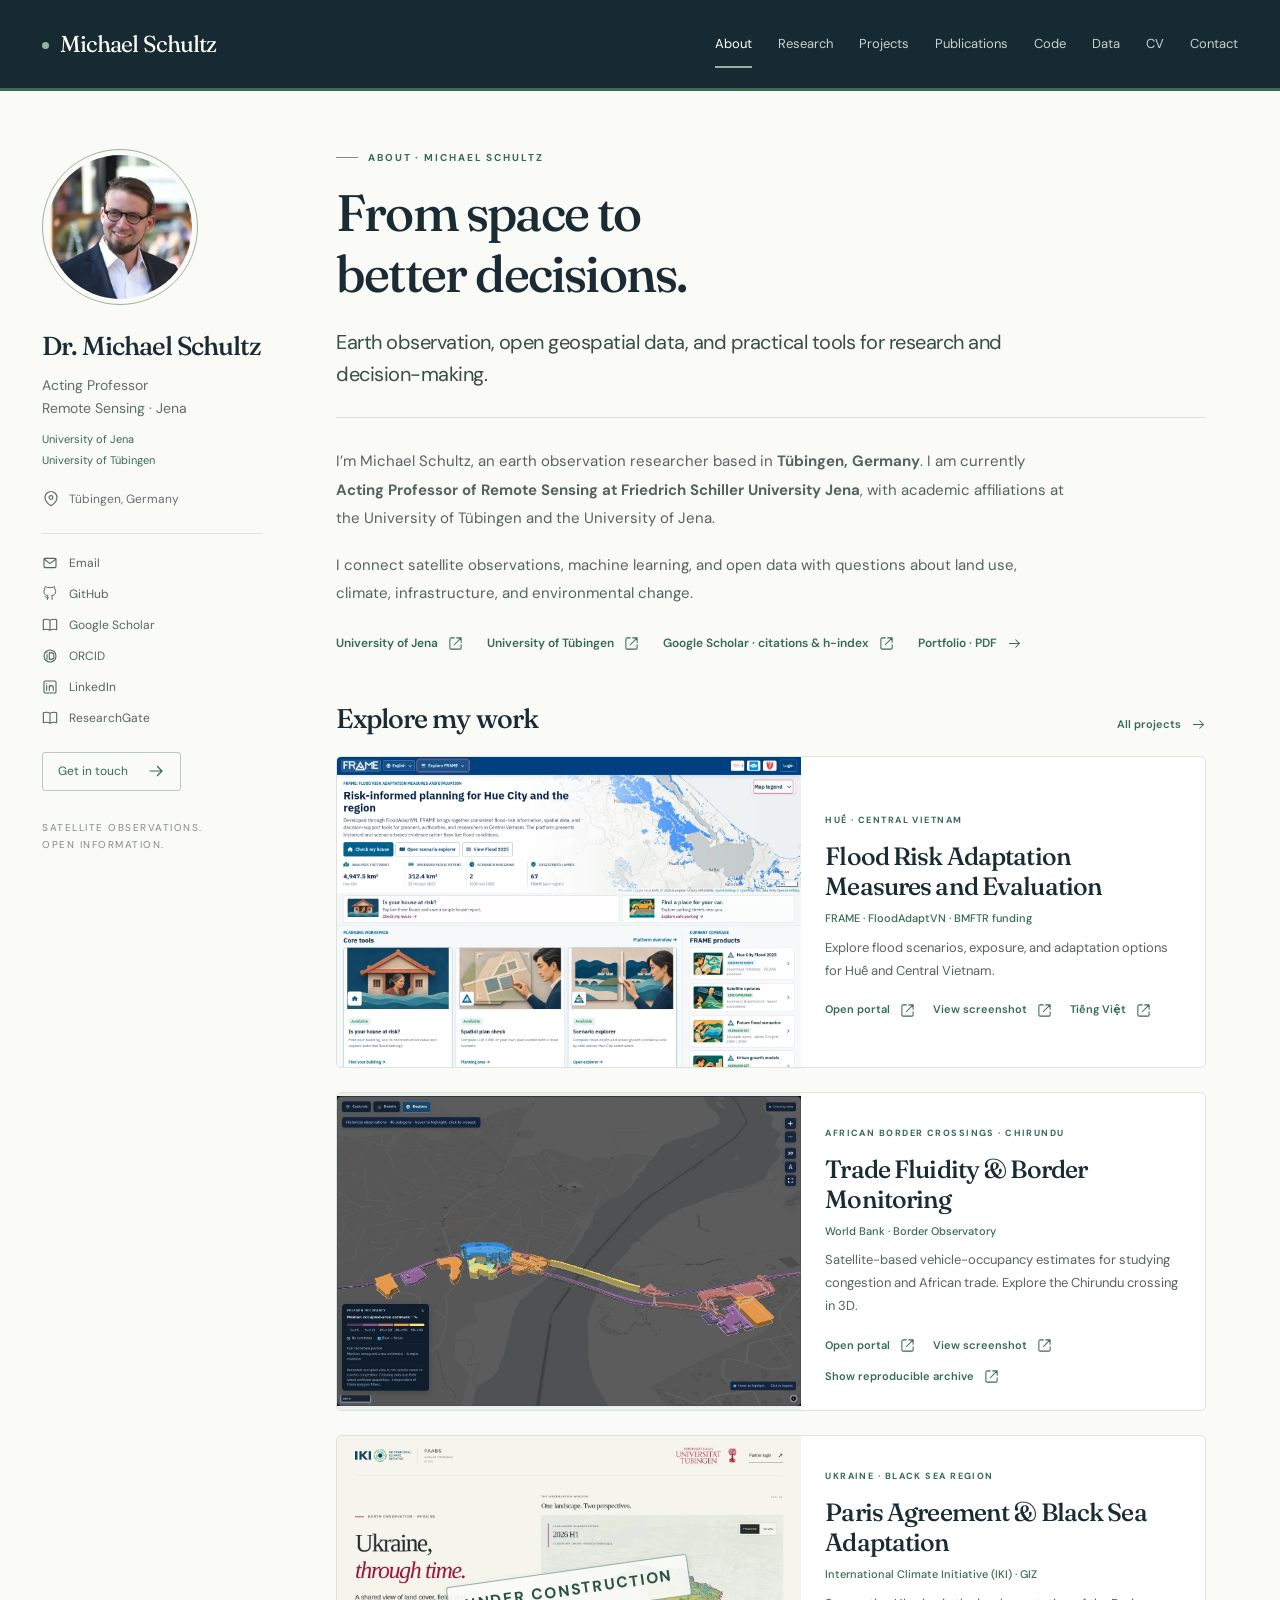
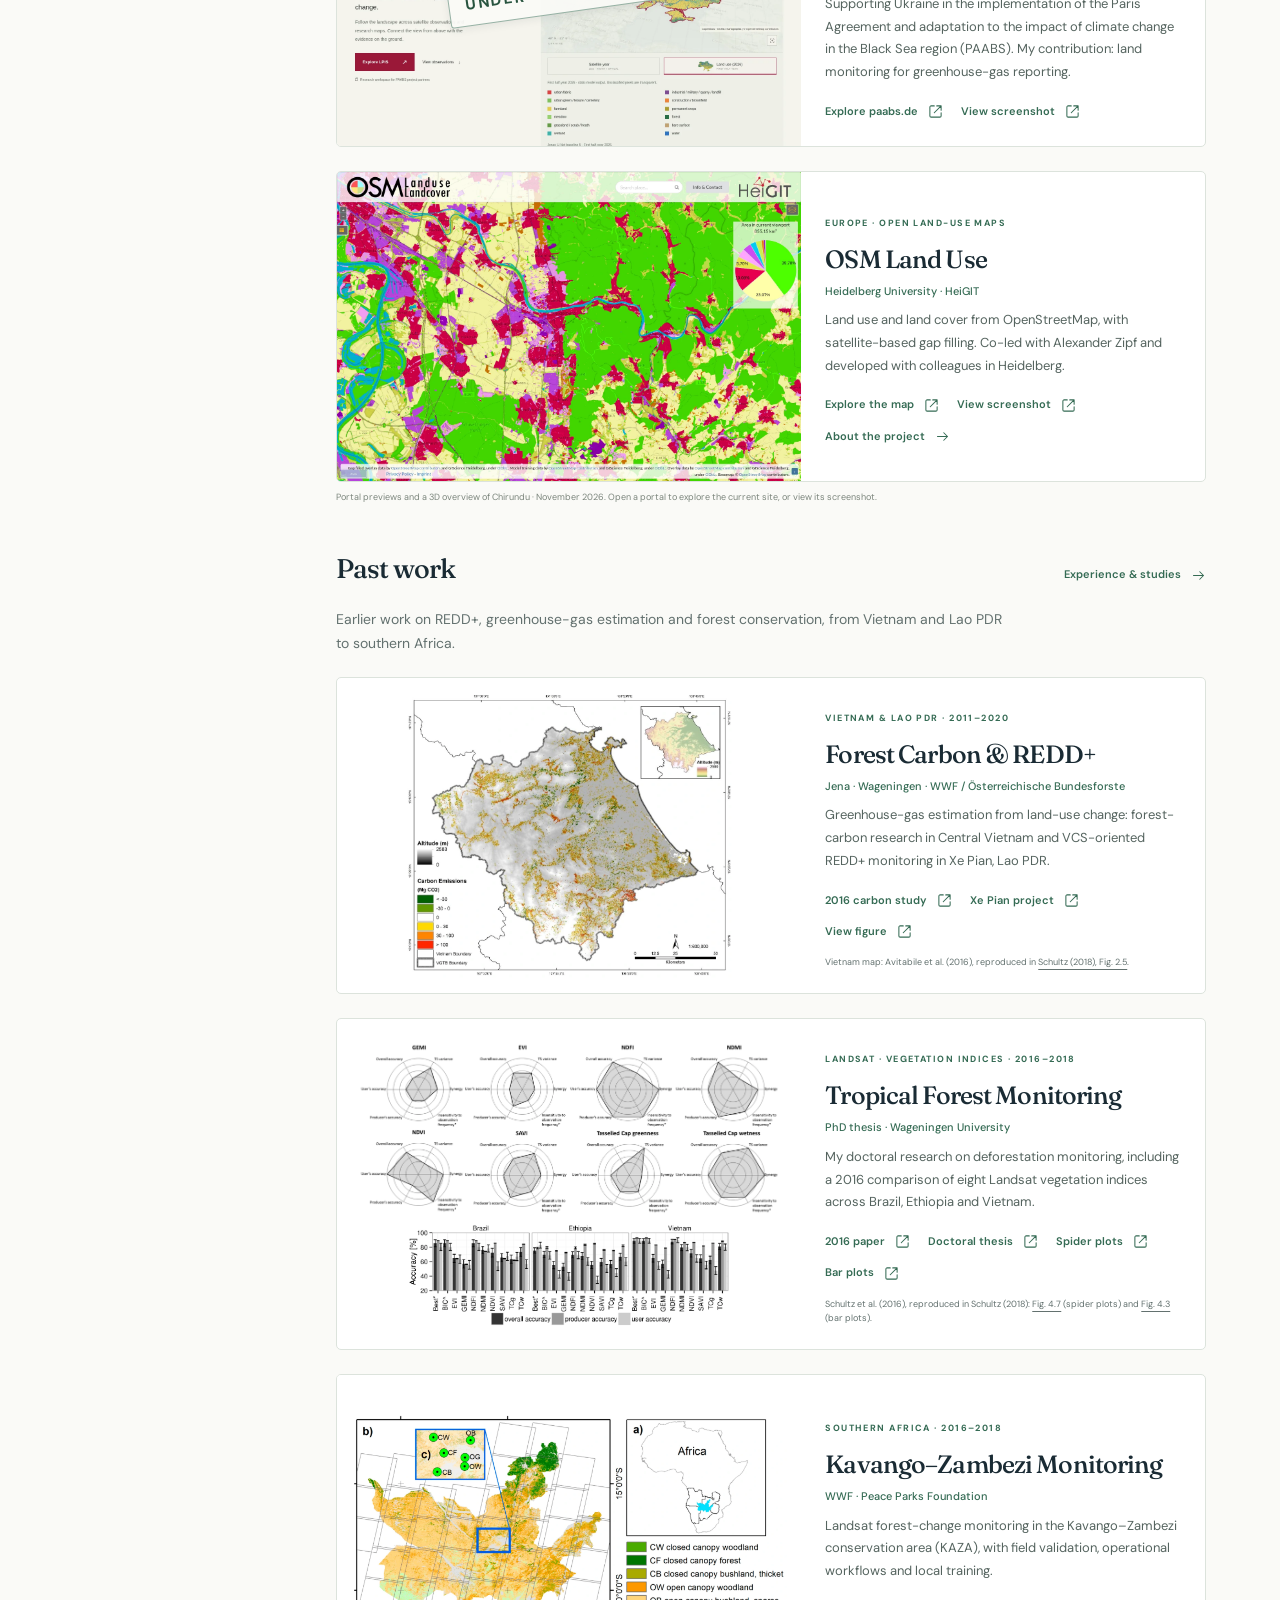
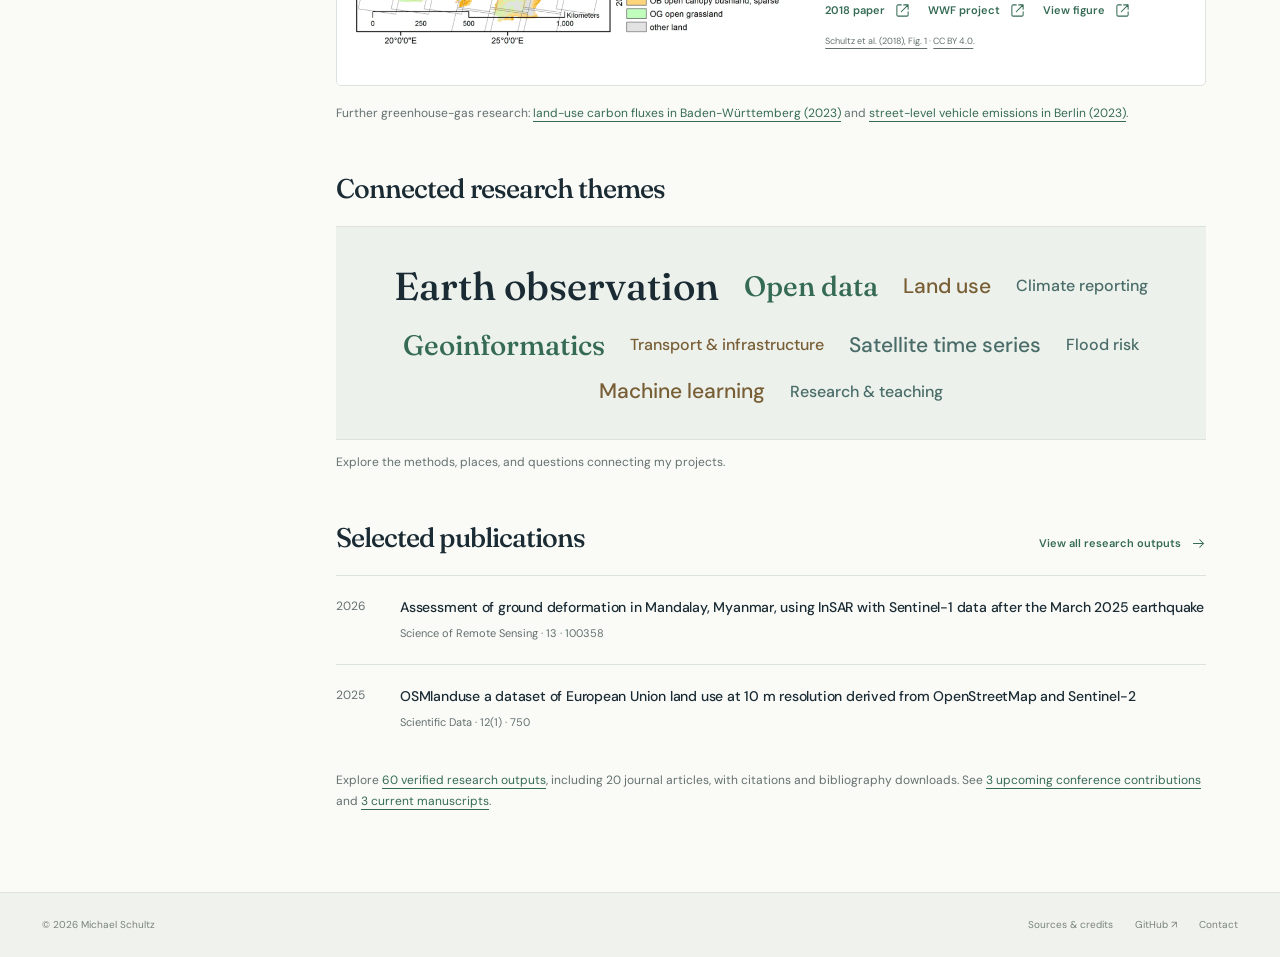
==== commit 0cd33b66: "Update FRAME portal URL and mark PAABS as under construction" ====
--- a/docs/index.html
+++ b/docs/index.html
@@ -1,10 +1,10 @@
 <!doctype html>
-<html lang="en"><head><meta charset="utf-8"><meta name="viewport" content="width=device-width,initial-scale=1"><title>About — Michael Schultz</title><meta name="description" content="Michael Schultz — Acting Professor of Remote Sensing at the University of Jena, based in Tübingen. Earth observation, World Bank projects, PAABS Ukraine, and FRAME Vietnam."><meta name="theme-color" content="#172a32"><link rel="canonical" href="https://schultzheidelberg.github.io/"><meta property="og:title" content="About — Michael Schultz"><meta property="og:description" content="Michael Schultz — Acting Professor of Remote Sensing at the University of Jena, based in Tübingen. Earth observation, World Bank projects, PAABS Ukraine, and FRAME Vietnam."><meta property="og:type" content="website"><meta property="og:url" content="https://schultzheidelberg.github.io/"><meta property="og:image" content="https://schultzheidelberg.github.io/assets/michael-schultz.webp"><link rel="icon" href="/assets/favicon.svg" type="image/svg+xml"><link rel="stylesheet" href="/assets/site.css?v=07db30f11d65"><script src="/assets/site.js" defer></script></head>
+<html lang="en"><head><meta charset="utf-8"><meta name="viewport" content="width=device-width,initial-scale=1"><title>About — Michael Schultz</title><meta name="description" content="Michael Schultz — Acting Professor of Remote Sensing at the University of Jena, based in Tübingen. Earth observation, World Bank projects, PAABS Ukraine, and FRAME Vietnam."><meta name="theme-color" content="#172a32"><link rel="canonical" href="https://schultzheidelberg.github.io/"><meta property="og:title" content="About — Michael Schultz"><meta property="og:description" content="Michael Schultz — Acting Professor of Remote Sensing at the University of Jena, based in Tübingen. Earth observation, World Bank projects, PAABS Ukraine, and FRAME Vietnam."><meta property="og:type" content="website"><meta property="og:url" content="https://schultzheidelberg.github.io/"><meta property="og:image" content="https://schultzheidelberg.github.io/assets/michael-schultz.webp"><link rel="icon" href="/assets/favicon.svg" type="image/svg+xml"><link rel="stylesheet" href="/assets/site.css?v=a5b4afa90e1f"><script src="/assets/site.js" defer></script></head>
 <body><a class="skip" href="#main">Skip to content</a><header class="masthead"><div class="topbar"><a class="brand" href="/"><span class="brand-dot"></span>Michael Schultz</a><button class="menu-toggle" aria-expanded="false" aria-controls="navigation"><svg viewBox="0 0 24 24" aria-hidden="true"><path d="M4 6h16M4 12h16M4 18h16"/></svg>Menu</button><nav id="navigation" class="nav" aria-label="Main navigation"><a href="/" aria-current="page">About</a><a href="/research/">Research</a><a href="/projects/">Projects</a><a href="/publications/">Publications</a><a href="/code/">Code</a><a href="/data/">Data</a><a href="/cv/">CV</a><a href="/contact/">Contact</a></nav></div></header>
 <div class="site-shell"><aside class="profile" aria-label="Michael Schultz’s profile"><div class="portrait-wrap"><img class="portrait" src="/assets/michael-schultz.webp" width="146" height="146" alt="Michael Schultz"></div><p class="profile-name">Dr. Michael Schultz</p><p class="profile-role">Acting Professor<br>Remote Sensing · Jena</p><div class="profile-affiliations"><a href="https://www.chemgeo.uni-jena.de/34397/institutsrat">University of Jena</a><a href="https://uni-tuebingen.de/en/fakultaeten/mathematisch-naturwissenschaftliche-fakultaet/fachbereiche/geowissenschaften/arbeitsgruppen/geographie/forschungsbereich/geoinformatik-gis/arbeitsgruppe/team/michael-schultz/">University of Tübingen</a></div><p class="profile-location"><svg viewBox="0 0 24 24" aria-hidden="true"><path d="M20 10c0 6-8 11-8 11S4 16 4 10a8 8 0 1 1 16 0Z"/><circle cx="12" cy="10" r="2.5"/></svg>Tübingen, Germany</p><div class="profile-links"><a href="mailto:schultz.consulting@outlook.com"><svg viewBox="0 0 24 24" aria-hidden="true"><rect x="3" y="5" width="18" height="14" rx="2"/><path d="m3 6 9 7 9-7"/></svg><span>Email</span></a><a href="https://github.com/schultzheidelberg"><svg viewBox="0 0 24 24" aria-hidden="true"><path d="M9 19c-4 1-4-2-6-2m12 5v-4a3.5 3.5 0 0 0-1-2.7c3.4-.4 7-1.7 7-7.3a5.7 5.7 0 0 0-1.6-4c.2-1.3.2-2.7-.4-4 0 0-1.3-.4-4.3 1.6a15 15 0 0 0-7.4 0C4.3-.4 3 0 3 0c-.6 1.3-.6 2.7-.4 4A5.7 5.7 0 0 0 1 8c0 5.6 3.6 6.9 7 7.3A3.5 3.5 0 0 0 7 18v4" transform="translate(2 1) scale(.88)"/></svg><span>GitHub</span></a><a href="https://scholar.google.com/citations?user=215uIhEAAAAJ&amp;hl=en"><svg viewBox="0 0 24 24" aria-hidden="true"><path d="M12 5c-3-2-6-2-10-1v15c4-1 7-1 10 1 3-2 6-2 10-1V4c-4-1-7-1-10 1Zm0 0v15"/></svg><span>Google Scholar</span></a><a href="https://orcid.org/0000-0002-4813-090X"><svg viewBox="0 0 24 24" aria-hidden="true"><circle cx="12" cy="12" r="9"/><path d="M7.5 10v7m0-10v.1M11 7h2a5 5 0 0 1 0 10h-2Z"/></svg><span>ORCID</span></a><a href="https://de.linkedin.com/in/michael-schultz-a9025638"><svg viewBox="0 0 24 24" aria-hidden="true"><rect x="3" y="3" width="18" height="18" rx="2"/><path d="M7 10v7m0-10v.1M11 17v-7m0 3a3 3 0 0 1 6 0v4"/></svg><span>LinkedIn</span></a><a href="https://www.researchgate.net/profile/Michael-Schultz-6"><svg viewBox="0 0 24 24" aria-hidden="true"><path d="M12 5c-3-2-6-2-10-1v15c4-1 7-1 10 1 3-2 6-2 10-1V4c-4-1-7-1-10 1Zm0 0v15"/></svg><span>ResearchGate</span></a></div><a class="profile-contact" href="/contact/">Get in touch<svg viewBox="0 0 24 24" aria-hidden="true"><path d="M4 12h16m-6-6 6 6-6 6"/></svg></a><p class="profile-note">Satellite observations.<br>Open information.</p></aside><main class="page" id="main"><header class="page-heading"><div class="eyebrow">ABOUT · MICHAEL SCHULTZ</div><h1>From space to<br>better decisions.</h1><p class="intro">Earth observation, open geospatial data, and practical tools for research and decision-making.</p></header>
 <div class="body-copy"><p>I’m Michael Schultz, an earth observation researcher based in <strong>Tübingen, Germany</strong>. I am currently <strong>Acting Professor of Remote Sensing at Friedrich Schiller University Jena</strong>, with academic affiliations at the University of Tübingen and the University of Jena.</p><p>I connect satellite observations, machine learning, and open data with questions about land use, climate, infrastructure, and environmental change.</p></div>
 <div class="inline-links"><a class="arrow-link" href="https://www.chemgeo.uni-jena.de/34397/institutsrat">University of Jena<svg viewBox="0 0 24 24" aria-hidden="true"><path d="M14 3h7v7M21 3 10 14"/><path d="M10 3H5a2 2 0 0 0-2 2v14a2 2 0 0 0 2 2h14a2 2 0 0 0 2-2v-5"/></svg></a><a class="arrow-link" href="https://uni-tuebingen.de/en/fakultaeten/mathematisch-naturwissenschaftliche-fakultaet/fachbereiche/geowissenschaften/arbeitsgruppen/geographie/forschungsbereich/geoinformatik-gis/arbeitsgruppe/team/michael-schultz/">University of Tübingen<svg viewBox="0 0 24 24" aria-hidden="true"><path d="M14 3h7v7M21 3 10 14"/><path d="M10 3H5a2 2 0 0 0-2 2v14a2 2 0 0 0 2 2h14a2 2 0 0 0 2-2v-5"/></svg></a><a class="arrow-link" href="https://scholar.google.com/citations?user=215uIhEAAAAJ&amp;hl=en">Google Scholar · citations & h-index<svg viewBox="0 0 24 24" aria-hidden="true"><path d="M14 3h7v7M21 3 10 14"/><path d="M10 3H5a2 2 0 0 0-2 2v14a2 2 0 0 0 2 2h14a2 2 0 0 0 2-2v-5"/></svg></a><a class="arrow-link" href="/downloads/Michael_Schultz_Portfolio.pdf">Portfolio · PDF<svg viewBox="0 0 24 24" aria-hidden="true"><path d="M4 12h16m-6-6 6 6-6 6"/></svg></a></div>
-<section class="section" aria-labelledby="platforms"><div class="section-top"><h2 id="platforms">Explore my work</h2><a class="arrow-link" href="/projects/">All projects<svg viewBox="0 0 24 24" aria-hidden="true"><path d="M4 12h16m-6-6 6 6-6 6"/></svg></a></div><div class="portal-list"><article class="portal-card"><a class="portal-preview" href="https://framefavn.org/" aria-label="Open Flood Risk Adaptation Measures and Evaluation"><img src="/assets/frame-home.webp" width="1440" height="960" alt="Screenshot of the Flood Risk Adaptation Measures and Evaluation landing page" loading="lazy"></a><div class="portal-copy"><span class="tag">HUẾ · CENTRAL VIETNAM</span><h3>Flood Risk Adaptation Measures and Evaluation</h3><p class="project-context">FRAME · FloodAdaptVN · BMFTR funding</p><p>Explore flood scenarios, exposure, and adaptation options for Huế and Central Vietnam.</p><div class="project-links"><a class="arrow-link" href="https://framefavn.org/">Open portal<svg viewBox="0 0 24 24" aria-hidden="true"><path d="M14 3h7v7M21 3 10 14"/><path d="M10 3H5a2 2 0 0 0-2 2v14a2 2 0 0 0 2 2h14a2 2 0 0 0 2-2v-5"/></svg></a><a class="arrow-link" href="/assets/frame-home.webp">View screenshot<svg viewBox="0 0 24 24" aria-hidden="true"><path d="M14 3h7v7M21 3 10 14"/><path d="M10 3H5a2 2 0 0 0-2 2v14a2 2 0 0 0 2 2h14a2 2 0 0 0 2-2v-5"/></svg></a><a class="arrow-link" href="https://frame-vn.org/frame/">Tiếng Việt<svg viewBox="0 0 24 24" aria-hidden="true"><path d="M14 3h7v7M21 3 10 14"/><path d="M10 3H5a2 2 0 0 0-2 2v14a2 2 0 0 0 2 2h14a2 2 0 0 0 2-2v-5"/></svg></a></div></div></article><article class="portal-card"><a class="portal-preview" href="https://wbearthobservation.org/traffic/v11/?site=ID_004_Chirundu" aria-label="Open Trade Fluidity &amp; Border Monitoring"><img src="/assets/chirundu-overview.webp" width="1440" height="961" alt="3D overview of occupied-area estimates across the Chirundu border crossing" loading="lazy"></a><div class="portal-copy"><span class="tag">AFRICAN BORDER CROSSINGS · CHIRUNDU</span><h3>Trade Fluidity & Border Monitoring</h3><p class="project-context">World Bank · Border Observatory</p><p>Satellite-based vehicle-occupancy estimates for studying congestion and African trade. Explore the Chirundu crossing in 3D.</p><div class="project-links"><a class="arrow-link" href="https://wbearthobservation.org/traffic/v11/?site=ID_004_Chirundu">Open portal<svg viewBox="0 0 24 24" aria-hidden="true"><path d="M14 3h7v7M21 3 10 14"/><path d="M10 3H5a2 2 0 0 0-2 2v14a2 2 0 0 0 2 2h14a2 2 0 0 0 2-2v-5"/></svg></a><a class="arrow-link" href="/assets/chirundu-overview.webp">View screenshot<svg viewBox="0 0 24 24" aria-hidden="true"><path d="M14 3h7v7M21 3 10 14"/><path d="M10 3H5a2 2 0 0 0-2 2v14a2 2 0 0 0 2 2h14a2 2 0 0 0 2-2v-5"/></svg></a><a class="arrow-link" href="https://reproducibility.worldbank.org/catalog/667">Show reproducible archive<svg viewBox="0 0 24 24" aria-hidden="true"><path d="M14 3h7v7M21 3 10 14"/><path d="M10 3H5a2 2 0 0 0-2 2v14a2 2 0 0 0 2 2h14a2 2 0 0 0 2-2v-5"/></svg></a></div></div></article><article class="portal-card"><a class="portal-preview" href="https://paabs.de/" aria-label="Open Paris Agreement &amp; Black Sea Adaptation"><img src="/assets/paabs-platform.webp" width="1440" height="960" alt="Screenshot of the Paris Agreement &amp; Black Sea Adaptation landing page" loading="lazy"></a><div class="portal-copy"><span class="tag">UKRAINE · BLACK SEA REGION</span><h3>Paris Agreement & Black Sea Adaptation</h3><p class="project-context">International Climate Initiative (IKI) · GIZ</p><p>Supporting Ukraine in the implementation of the Paris Agreement and adaptation to the impact of climate change in the Black Sea region (PAABS). My contribution: land monitoring for greenhouse-gas reporting.</p><div class="project-links"><a class="arrow-link" href="https://paabs.de/">Explore paabs.de<svg viewBox="0 0 24 24" aria-hidden="true"><path d="M14 3h7v7M21 3 10 14"/><path d="M10 3H5a2 2 0 0 0-2 2v14a2 2 0 0 0 2 2h14a2 2 0 0 0 2-2v-5"/></svg></a><a class="arrow-link" href="/assets/paabs-platform.webp">View screenshot<svg viewBox="0 0 24 24" aria-hidden="true"><path d="M14 3h7v7M21 3 10 14"/><path d="M10 3H5a2 2 0 0 0-2 2v14a2 2 0 0 0 2 2h14a2 2 0 0 0 2-2v-5"/></svg></a></div></div></article><article class="portal-card"><a class="portal-preview" href="https://osmlanduse.org/" aria-label="Open OSM Land Use"><img src="/assets/osmlanduse-portal.webp" width="1440" height="960" alt="Screenshot of the OSM Landuse Landcover interactive map" loading="lazy"></a><div class="portal-copy"><span class="tag">EUROPE · OPEN LAND-USE MAPS</span><h3>OSM Land Use</h3><p class="project-context">Heidelberg University · HeiGIT</p><p>Land use and land cover from OpenStreetMap, with satellite-based gap filling. Co-led with Alexander Zipf and developed with colleagues in Heidelberg.</p><div class="project-links"><a class="arrow-link" href="https://osmlanduse.org/">Explore the map<svg viewBox="0 0 24 24" aria-hidden="true"><path d="M14 3h7v7M21 3 10 14"/><path d="M10 3H5a2 2 0 0 0-2 2v14a2 2 0 0 0 2 2h14a2 2 0 0 0 2-2v-5"/></svg></a><a class="arrow-link" href="/assets/osmlanduse-portal.webp">View screenshot<svg viewBox="0 0 24 24" aria-hidden="true"><path d="M14 3h7v7M21 3 10 14"/><path d="M10 3H5a2 2 0 0 0-2 2v14a2 2 0 0 0 2 2h14a2 2 0 0 0 2-2v-5"/></svg></a><a class="arrow-link" href="/projects/#osmlanduse">About the project<svg viewBox="0 0 24 24" aria-hidden="true"><path d="M4 12h16m-6-6 6 6-6 6"/></svg></a></div></div></article></div><p class="image-credit">Portal previews and a 3D overview of Chirundu · November 2026. Open a portal to explore the current site, or view its screenshot.</p></section>
+<section class="section" aria-labelledby="platforms"><div class="section-top"><h2 id="platforms">Explore my work</h2><a class="arrow-link" href="/projects/">All projects<svg viewBox="0 0 24 24" aria-hidden="true"><path d="M4 12h16m-6-6 6 6-6 6"/></svg></a></div><div class="portal-list"><article class="portal-card"><a class="portal-preview" href="https://frame-vn.org/" aria-label="Open Flood Risk Adaptation Measures and Evaluation"><img src="/assets/frame-home.webp" width="1440" height="960" alt="Screenshot of the Flood Risk Adaptation Measures and Evaluation landing page" loading="lazy"></a><div class="portal-copy"><span class="tag">HUẾ · CENTRAL VIETNAM</span><h3>Flood Risk Adaptation Measures and Evaluation</h3><p class="project-context">FRAME · FloodAdaptVN · BMFTR funding</p><p>Explore flood scenarios, exposure, and adaptation options for Huế and Central Vietnam.</p><div class="project-links"><a class="arrow-link" href="https://frame-vn.org/">Open portal<svg viewBox="0 0 24 24" aria-hidden="true"><path d="M14 3h7v7M21 3 10 14"/><path d="M10 3H5a2 2 0 0 0-2 2v14a2 2 0 0 0 2 2h14a2 2 0 0 0 2-2v-5"/></svg></a><a class="arrow-link" href="/assets/frame-home.webp">View screenshot<svg viewBox="0 0 24 24" aria-hidden="true"><path d="M14 3h7v7M21 3 10 14"/><path d="M10 3H5a2 2 0 0 0-2 2v14a2 2 0 0 0 2 2h14a2 2 0 0 0 2-2v-5"/></svg></a><a class="arrow-link" href="https://frame-vn.org/frame/">Tiếng Việt<svg viewBox="0 0 24 24" aria-hidden="true"><path d="M14 3h7v7M21 3 10 14"/><path d="M10 3H5a2 2 0 0 0-2 2v14a2 2 0 0 0 2 2h14a2 2 0 0 0 2-2v-5"/></svg></a></div></div></article><article class="portal-card"><a class="portal-preview" href="https://wbearthobservation.org/traffic/v11/?site=ID_004_Chirundu" aria-label="Open Trade Fluidity &amp; Border Monitoring"><img src="/assets/chirundu-overview.webp" width="1440" height="961" alt="3D overview of occupied-area estimates across the Chirundu border crossing" loading="lazy"></a><div class="portal-copy"><span class="tag">AFRICAN BORDER CROSSINGS · CHIRUNDU</span><h3>Trade Fluidity & Border Monitoring</h3><p class="project-context">World Bank · Border Observatory</p><p>Satellite-based vehicle-occupancy estimates for studying congestion and African trade. Explore the Chirundu crossing in 3D.</p><div class="project-links"><a class="arrow-link" href="https://wbearthobservation.org/traffic/v11/?site=ID_004_Chirundu">Open portal<svg viewBox="0 0 24 24" aria-hidden="true"><path d="M14 3h7v7M21 3 10 14"/><path d="M10 3H5a2 2 0 0 0-2 2v14a2 2 0 0 0 2 2h14a2 2 0 0 0 2-2v-5"/></svg></a><a class="arrow-link" href="/assets/chirundu-overview.webp">View screenshot<svg viewBox="0 0 24 24" aria-hidden="true"><path d="M14 3h7v7M21 3 10 14"/><path d="M10 3H5a2 2 0 0 0-2 2v14a2 2 0 0 0 2 2h14a2 2 0 0 0 2-2v-5"/></svg></a><a class="arrow-link" href="https://reproducibility.worldbank.org/catalog/667">Show reproducible archive<svg viewBox="0 0 24 24" aria-hidden="true"><path d="M14 3h7v7M21 3 10 14"/><path d="M10 3H5a2 2 0 0 0-2 2v14a2 2 0 0 0 2 2h14a2 2 0 0 0 2-2v-5"/></svg></a></div></div></article><article class="portal-card"><a class="portal-preview" href="https://paabs.de/" aria-label="Open Paris Agreement &amp; Black Sea Adaptation — Under construction"><img src="/assets/paabs-platform.webp" width="1440" height="960" alt="Screenshot of the Paris Agreement &amp; Black Sea Adaptation landing page" loading="lazy"><span class="portal-status" aria-hidden="true">Under construction</span></a><div class="portal-copy"><span class="tag">UKRAINE · BLACK SEA REGION</span><h3>Paris Agreement & Black Sea Adaptation</h3><p class="project-context">International Climate Initiative (IKI) · GIZ</p><p>Supporting Ukraine in the implementation of the Paris Agreement and adaptation to the impact of climate change in the Black Sea region (PAABS). My contribution: land monitoring for greenhouse-gas reporting.</p><div class="project-links"><a class="arrow-link" href="https://paabs.de/">Explore paabs.de<svg viewBox="0 0 24 24" aria-hidden="true"><path d="M14 3h7v7M21 3 10 14"/><path d="M10 3H5a2 2 0 0 0-2 2v14a2 2 0 0 0 2 2h14a2 2 0 0 0 2-2v-5"/></svg></a><a class="arrow-link" href="/assets/paabs-platform.webp">View screenshot<svg viewBox="0 0 24 24" aria-hidden="true"><path d="M14 3h7v7M21 3 10 14"/><path d="M10 3H5a2 2 0 0 0-2 2v14a2 2 0 0 0 2 2h14a2 2 0 0 0 2-2v-5"/></svg></a></div></div></article><article class="portal-card"><a class="portal-preview" href="https://osmlanduse.org/" aria-label="Open OSM Land Use"><img src="/assets/osmlanduse-portal.webp" width="1440" height="960" alt="Screenshot of the OSM Landuse Landcover interactive map" loading="lazy"></a><div class="portal-copy"><span class="tag">EUROPE · OPEN LAND-USE MAPS</span><h3>OSM Land Use</h3><p class="project-context">Heidelberg University · HeiGIT</p><p>Land use and land cover from OpenStreetMap, with satellite-based gap filling. Co-led with Alexander Zipf and developed with colleagues in Heidelberg.</p><div class="project-links"><a class="arrow-link" href="https://osmlanduse.org/">Explore the map<svg viewBox="0 0 24 24" aria-hidden="true"><path d="M14 3h7v7M21 3 10 14"/><path d="M10 3H5a2 2 0 0 0-2 2v14a2 2 0 0 0 2 2h14a2 2 0 0 0 2-2v-5"/></svg></a><a class="arrow-link" href="/assets/osmlanduse-portal.webp">View screenshot<svg viewBox="0 0 24 24" aria-hidden="true"><path d="M14 3h7v7M21 3 10 14"/><path d="M10 3H5a2 2 0 0 0-2 2v14a2 2 0 0 0 2 2h14a2 2 0 0 0 2-2v-5"/></svg></a><a class="arrow-link" href="/projects/#osmlanduse">About the project<svg viewBox="0 0 24 24" aria-hidden="true"><path d="M4 12h16m-6-6 6 6-6 6"/></svg></a></div></div></article></div><p class="image-credit">Portal previews and a 3D overview of Chirundu · November 2026. Open a portal to explore the current site, or view its screenshot.</p></section>
 <section class="section past-work" aria-labelledby="past-work"><div class="section-top"><h2 id="past-work">Past work</h2><a class="arrow-link" href="/projects/#past-work">Experience & studies<svg viewBox="0 0 24 24" aria-hidden="true"><path d="M4 12h16m-6-6 6 6-6 6"/></svg></a></div><p class="past-work-intro">Earlier work on REDD+, greenhouse-gas estimation and forest conservation, from Vietnam and Lao PDR to southern Africa.</p><div class="portal-list"><article class="portal-card past-work-card"><a class="past-preview" href="/assets/past-carbon-vietnam.webp" aria-label="View figure: Forest Carbon &amp; REDD+"><img src="/assets/past-carbon-vietnam.webp" width="957" height="834" alt="Map of carbon emissions and removals from land-cover change in Central Vietnam, with complete legend" loading="lazy"></a><div class="portal-copy"><span class="tag">VIETNAM & LAO PDR · 2011–2020</span><h3>Forest Carbon & REDD+</h3><p class="project-context">Jena · Wageningen · WWF / Österreichische Bundesforste</p><p>Greenhouse-gas estimation from land-use change: forest-carbon research in Central Vietnam and VCS-oriented REDD+ monitoring in Xe Pian, Lao PDR.</p><div class="project-links"><a class="arrow-link" href="https://doi.org/10.1080/17583004.2016.1254009">2016 carbon study<svg viewBox="0 0 24 24" aria-hidden="true"><path d="M14 3h7v7M21 3 10 14"/><path d="M10 3H5a2 2 0 0 0-2 2v14a2 2 0 0 0 2 2h14a2 2 0 0 0 2-2v-5"/></svg></a><a class="arrow-link" href="https://www.wwf.at/wwf-und-bundesforste-schuetzen-regenwaelder-in-laos/">Xe Pian project<svg viewBox="0 0 24 24" aria-hidden="true"><path d="M14 3h7v7M21 3 10 14"/><path d="M10 3H5a2 2 0 0 0-2 2v14a2 2 0 0 0 2 2h14a2 2 0 0 0 2-2v-5"/></svg></a><a class="arrow-link" href="/assets/past-carbon-vietnam.webp">View figure<svg viewBox="0 0 24 24" aria-hidden="true"><path d="M14 3h7v7M21 3 10 14"/><path d="M10 3H5a2 2 0 0 0-2 2v14a2 2 0 0 0 2 2h14a2 2 0 0 0 2-2v-5"/></svg></a></div><p class="image-credit">Vietnam map: Avitabile et al. (2016), reproduced in <a href="https://edepot.wur.nl/454885#page=38">Schultz (2018), Fig. 2.5</a>.</p></div></article><article class="portal-card past-work-card"><div class="past-preview-pair"><a class="past-preview" href="/assets/past-vegetation-spider.webp" aria-label="View figure: Tropical Forest Monitoring"><img src="/assets/past-vegetation-spider.webp" width="1850" height="758" alt="Eight spider plots comparing relative vegetation-index performance across accuracy, observation frequency, synergy and time-series variance" loading="lazy"></a><a class="past-preview" href="/assets/past-vegetation-indices.webp" aria-label="View bar plots: Tropical Forest Monitoring"><img src="/assets/past-vegetation-indices.webp" width="956" height="307" alt="Complete three-panel comparison of vegetation-index accuracy in Brazil, Ethiopia and Vietnam" loading="lazy"></a></div><div class="portal-copy"><span class="tag">LANDSAT · VEGETATION INDICES · 2016–2018</span><h3>Tropical Forest Monitoring</h3><p class="project-context">PhD thesis · Wageningen University</p><p>My doctoral research on deforestation monitoring, including a 2016 comparison of eight Landsat vegetation indices across Brazil, Ethiopia and Vietnam.</p><div class="project-links"><a class="arrow-link" href="https://doi.org/10.1016/j.jag.2016.06.020">2016 paper<svg viewBox="0 0 24 24" aria-hidden="true"><path d="M14 3h7v7M21 3 10 14"/><path d="M10 3H5a2 2 0 0 0-2 2v14a2 2 0 0 0 2 2h14a2 2 0 0 0 2-2v-5"/></svg></a><a class="arrow-link" href="https://doi.org/10.18174/454885">Doctoral thesis<svg viewBox="0 0 24 24" aria-hidden="true"><path d="M14 3h7v7M21 3 10 14"/><path d="M10 3H5a2 2 0 0 0-2 2v14a2 2 0 0 0 2 2h14a2 2 0 0 0 2-2v-5"/></svg></a><a class="arrow-link" href="/assets/past-vegetation-spider.webp">Spider plots<svg viewBox="0 0 24 24" aria-hidden="true"><path d="M14 3h7v7M21 3 10 14"/><path d="M10 3H5a2 2 0 0 0-2 2v14a2 2 0 0 0 2 2h14a2 2 0 0 0 2-2v-5"/></svg></a><a class="arrow-link" href="/assets/past-vegetation-indices.webp">Bar plots<svg viewBox="0 0 24 24" aria-hidden="true"><path d="M14 3h7v7M21 3 10 14"/><path d="M10 3H5a2 2 0 0 0-2 2v14a2 2 0 0 0 2 2h14a2 2 0 0 0 2-2v-5"/></svg></a></div><p class="image-credit">Schultz et al. (2016), reproduced in Schultz (2018): <a href="https://edepot.wur.nl/454885#page=79">Fig. 4.7</a> (spider plots) and <a href="https://edepot.wur.nl/454885#page=75">Fig. 4.3</a> (bar plots).</p></div></article><article class="portal-card past-work-card"><a class="past-preview" href="/assets/past-wwf-kaza.webp" aria-label="View figure: Kavango–Zambezi Monitoring"><img src="/assets/past-wwf-kaza.webp" width="1600" height="858" alt="Complete KAZA study-area map with land-cover classes, field sites and location in Africa" loading="lazy"></a><div class="portal-copy"><span class="tag">SOUTHERN AFRICA · 2016–2018</span><h3>Kavango–Zambezi Monitoring</h3><p class="project-context">WWF · Peace Parks Foundation</p><p>Landsat forest-change monitoring in the Kavango–Zambezi conservation area (KAZA), with field validation, operational workflows and local training.</p><div class="project-links"><a class="arrow-link" href="https://doi.org/10.3390/rs10111850">2018 paper<svg viewBox="0 0 24 24" aria-hidden="true"><path d="M14 3h7v7M21 3 10 14"/><path d="M10 3H5a2 2 0 0 0-2 2v14a2 2 0 0 0 2 2h14a2 2 0 0 0 2-2v-5"/></svg></a><a class="arrow-link" href="https://space-science.wwf.de/project/kaza-land-cover-mapping-and-monitoring/">WWF project<svg viewBox="0 0 24 24" aria-hidden="true"><path d="M14 3h7v7M21 3 10 14"/><path d="M10 3H5a2 2 0 0 0-2 2v14a2 2 0 0 0 2 2h14a2 2 0 0 0 2-2v-5"/></svg></a><a class="arrow-link" href="/assets/past-wwf-kaza.webp">View figure<svg viewBox="0 0 24 24" aria-hidden="true"><path d="M14 3h7v7M21 3 10 14"/><path d="M10 3H5a2 2 0 0 0-2 2v14a2 2 0 0 0 2 2h14a2 2 0 0 0 2-2v-5"/></svg></a></div><p class="image-credit"><a href="https://www.mdpi.com/2072-4292/10/11/1850">Schultz et al. (2018), Fig. 1</a> · <a href="https://creativecommons.org/licenses/by/4.0/">CC BY 4.0</a>.</p></div></article></div><p class="subtle past-work-followup">Further greenhouse-gas research: <a href="https://doi.org/10.1007/s10661-023-11141-9">land-use carbon fluxes in Baden-Württemberg (2023)</a> and <a href="https://doi.org/10.3390/ijgi12040138">street-level vehicle emissions in Berlin (2023)</a>.</p></section>
 <section class="section research-cloud-section" aria-labelledby="research-cloud"><div class="section-top"><h2 id="research-cloud">Connected research themes</h2></div><nav class="research-cloud" aria-label="Explore research themes"><a class="cloud-largest" href="/research/">Earth observation</a><a class="cloud-large" href="/projects/#osmlanduse">Open data</a><a class="cloud-medium" href="/research/#land-use">Land use</a><a href="/projects/#ukraine">Climate reporting</a><a class="cloud-large" href="/research/">Geoinformatics</a><a href="/projects/#border-observatory">Transport &amp; infrastructure</a><a class="cloud-medium" href="/research/#forest-change">Satellite time series</a><a href="/projects/#frame">Flood risk</a><a class="cloud-medium" href="/code/">Machine learning</a><a href="/cv/">Research &amp; teaching</a></nav><p class="subtle">Explore the methods, places, and questions connecting my projects.</p></section>
 <section class="section" aria-labelledby="recent"><div class="section-top"><h2 id="recent">Selected publications</h2><a class="arrow-link" href="/publications/">View all research outputs<svg viewBox="0 0 24 24" aria-hidden="true"><path d="M4 12h16m-6-6 6 6-6 6"/></svg></a></div><article class="publication-preview"><time>2026</time><div><h3><a href="https://doi.org/10.1016/j.srs.2025.100358">Assessment of ground deformation in Mandalay, Myanmar, using InSAR with Sentinel-1 data after the March 2025 earthquake</a></h3><p>Science of Remote Sensing · 13 · 100358</p></div></article><article class="publication-preview"><time>2025</time><div><h3><a href="https://doi.org/10.1038/s41597-025-04703-8">OSMlanduse a dataset of European Union land use at 10 m resolution derived from OpenStreetMap and Sentinel-2</a></h3><p>Scientific Data · 12(1) · 750</p></div></article><p class="subtle bibliography-home">Explore <a href="/publications/">60 verified research outputs</a>, including 20 journal articles, with citations and bibliography downloads. See <a href="/publications/#upcoming">3 upcoming conference contributions</a> and <a href="/publications/#manuscripts">3 current manuscripts</a>.</p></section></main></div>
--- a/assets/site.css
+++ b/assets/site.css
@@ -20,9 +20,10 @@
 .profile-affiliations a:hover{text-decoration:underline}
 .portal-list{display:grid;gap:24px}
 .portal-card{display:grid;grid-template-columns:minmax(0,1.15fr) minmax(0,1fr);border:1px solid var(--line);border-radius:5px;overflow:hidden;background:#fff}
-.portal-preview{display:flex;align-items:center;justify-content:center;background:var(--wash);align-self:stretch;min-width:0}
+.portal-preview{display:flex;align-items:center;justify-content:center;background:var(--wash);align-self:stretch;min-width:0;position:relative;overflow:hidden}
 .portal-preview img{width:100%;height:auto;object-fit:contain;transition:filter .2s}
 .portal-preview:hover img{filter:brightness(.95)}
+.portal-status{position:absolute;top:50%;left:50%;transform:translate(-50%,-50%) rotate(-8deg);max-width:calc(100% - 24px);padding:9px 16px;border:1px solid #356b5480;border-radius:3px;background:#fafaf7ed;box-shadow:0 2px 8px #172a3214;color:var(--green-dark);font-size:clamp(11px,1.2vw,16px);font-weight:700;line-height:1.4;letter-spacing:.12em;text-transform:uppercase;text-align:center;white-space:nowrap;pointer-events:none}
 .portal-copy{padding:24px;min-width:0;align-self:center}
 .portal-copy h3{font-size:25px;margin:9px 0 12px}
 .portal-copy p{font-size:13px;line-height:1.75;color:#55645f}
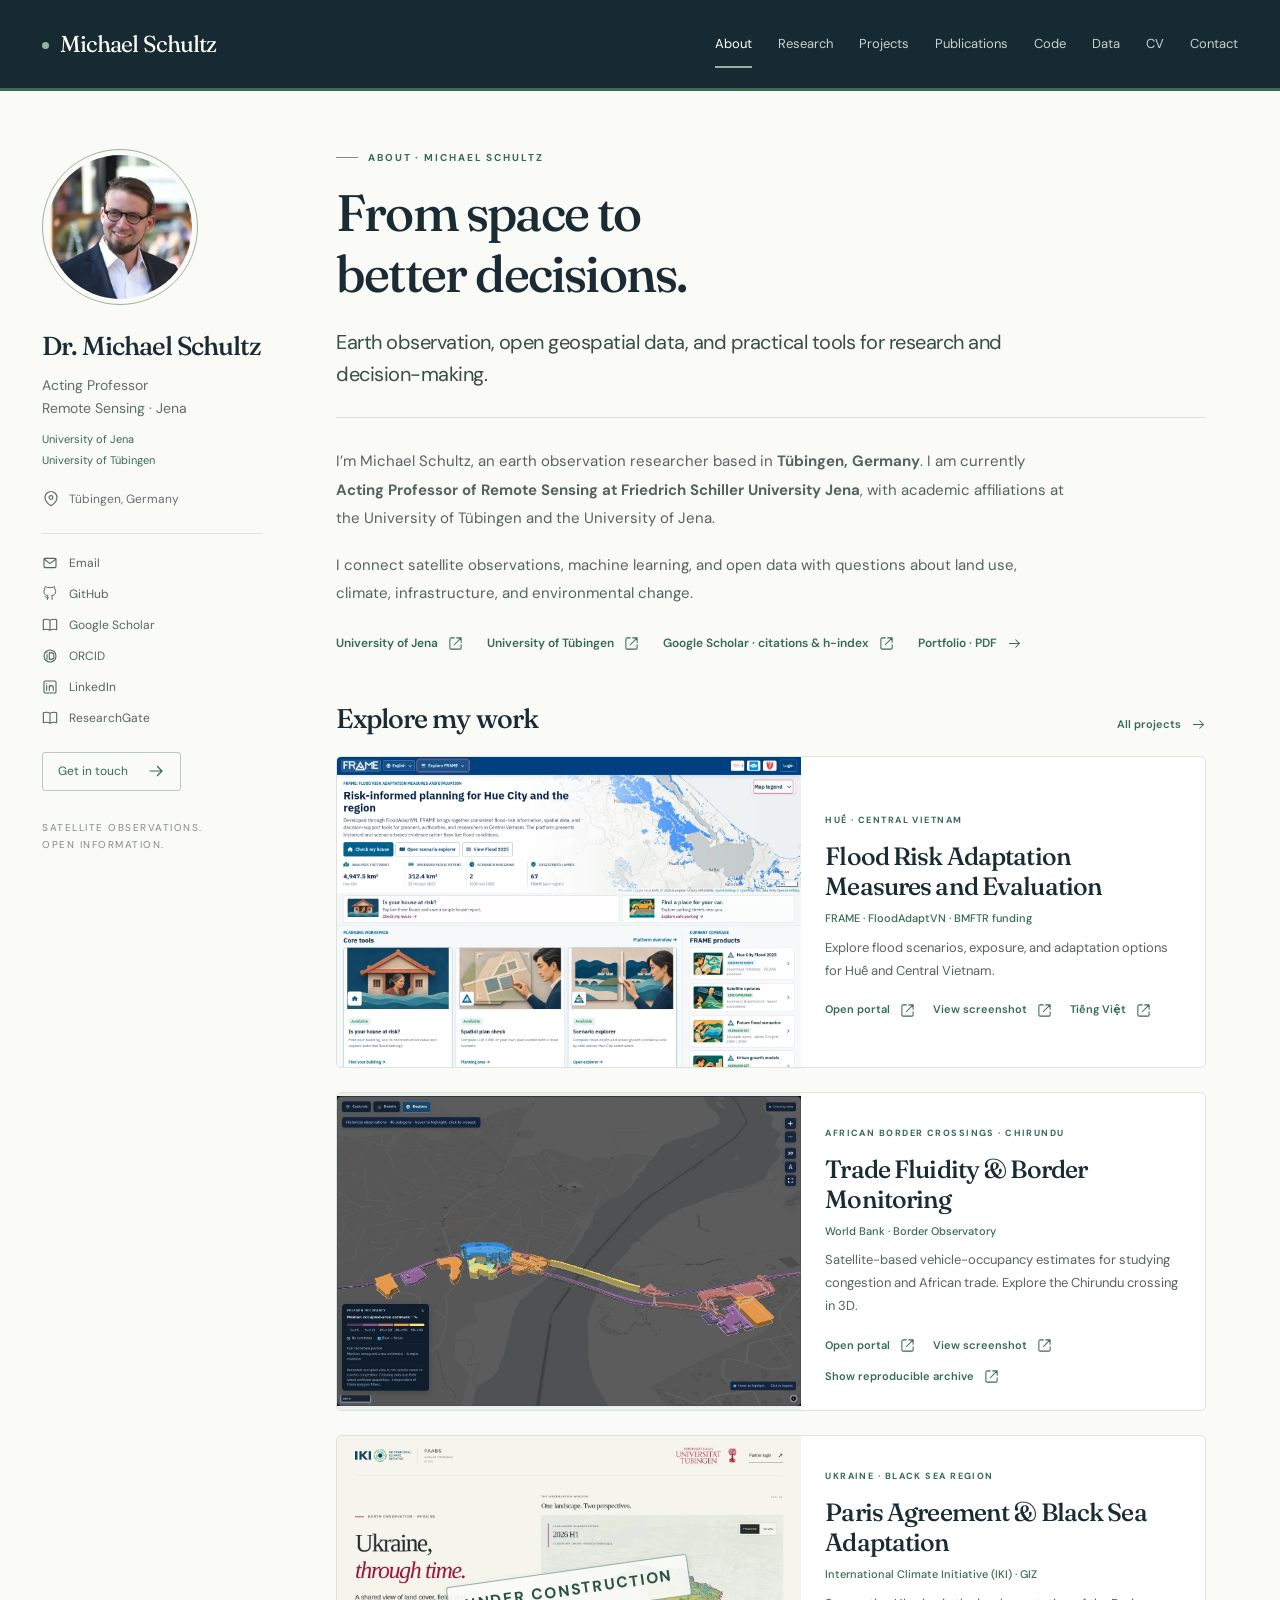
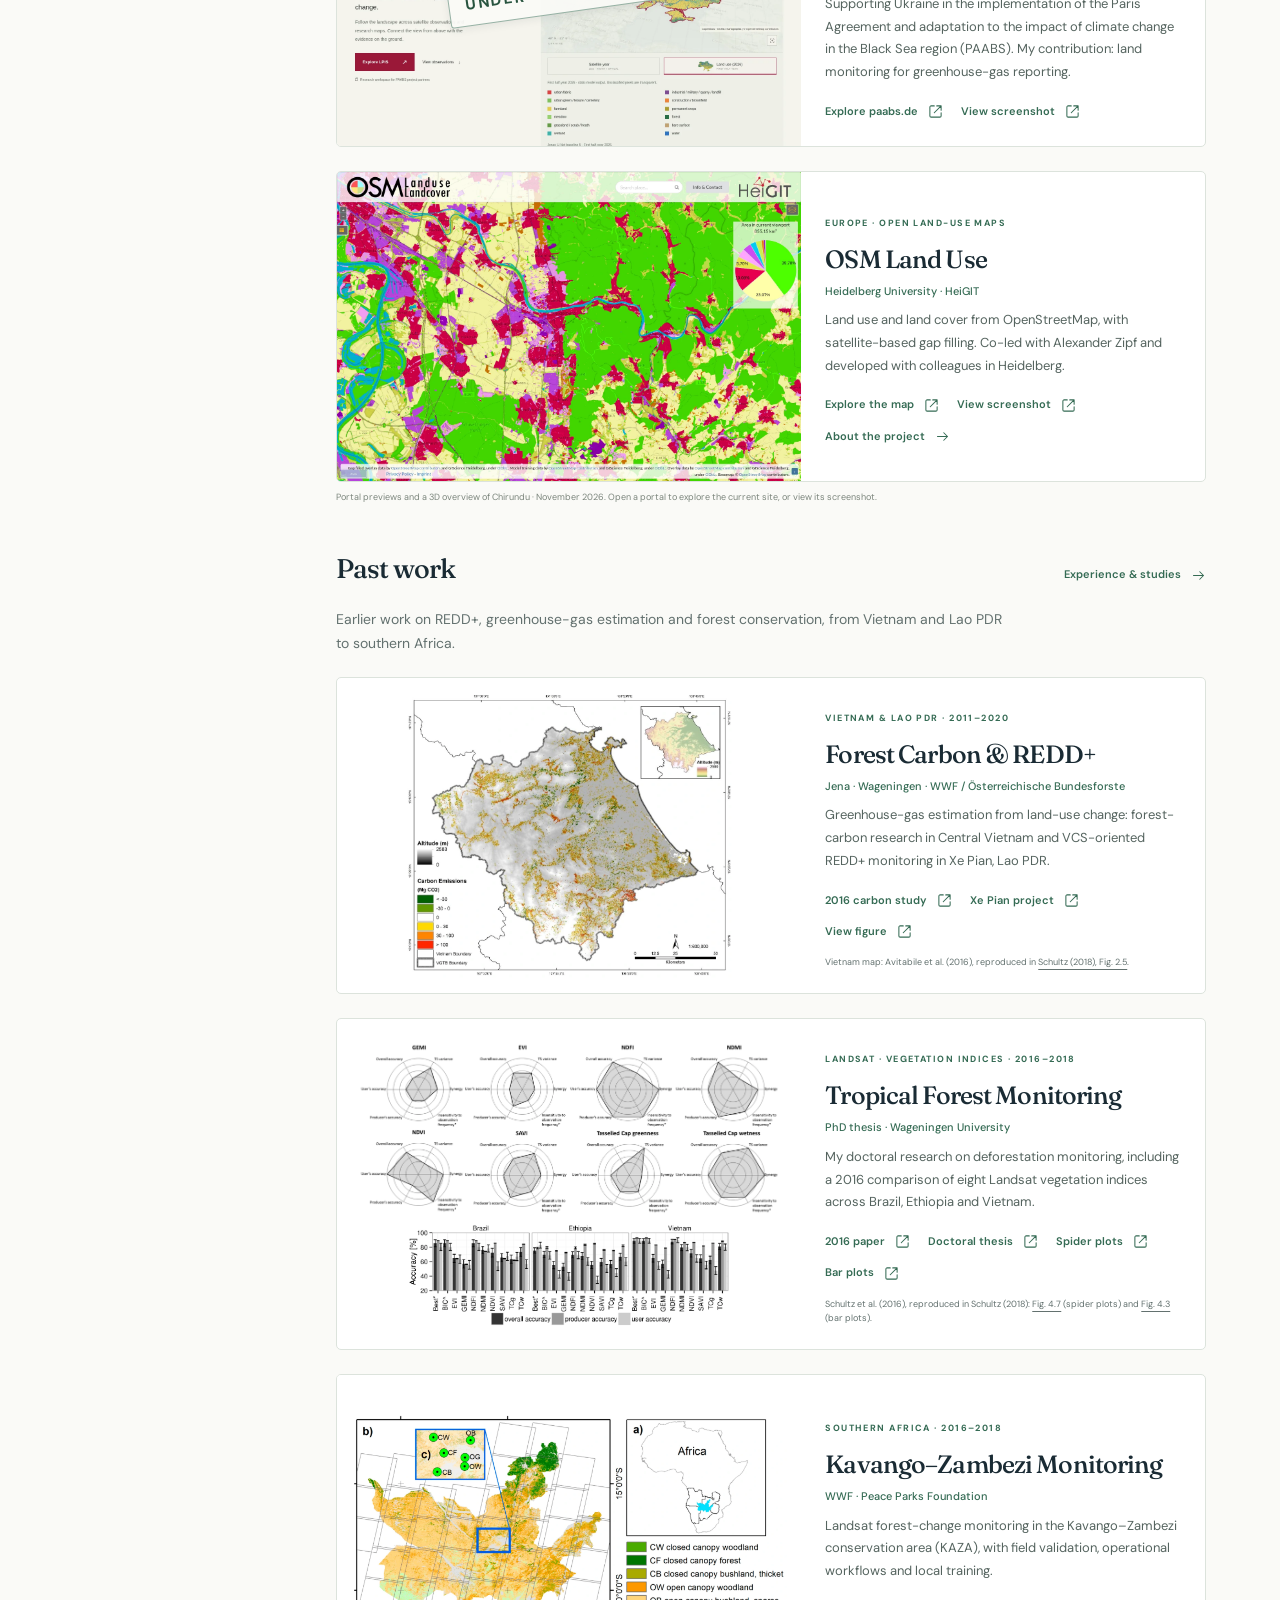
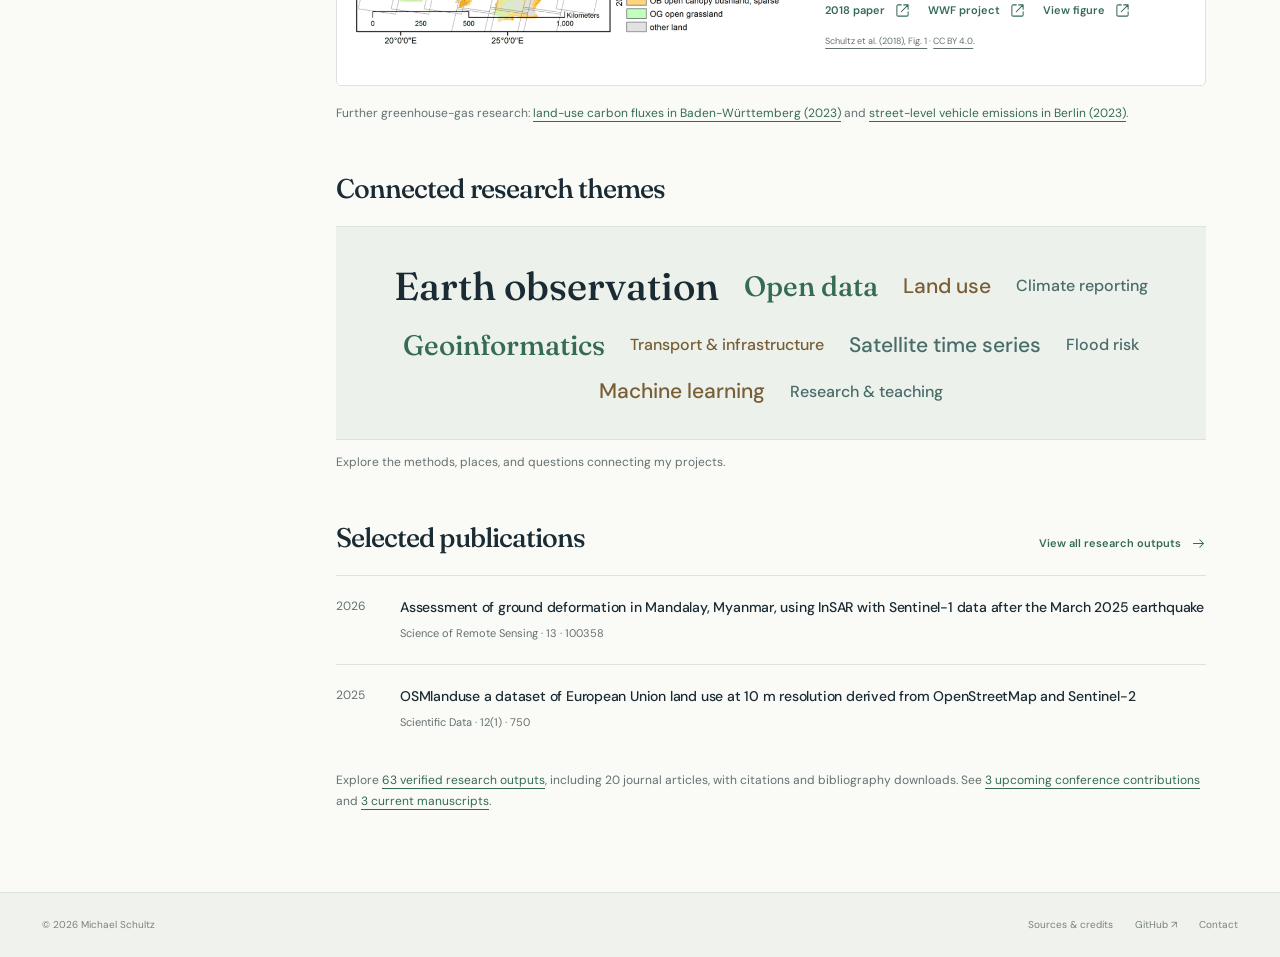
==== commit 1549a91b: "Add verified conference contributions and World Bank reproducibility output" ====
--- a/docs/index.html
+++ b/docs/index.html
@@ -7,5 +7,5 @@
 <section class="section" aria-labelledby="platforms"><div class="section-top"><h2 id="platforms">Explore my work</h2><a class="arrow-link" href="/projects/">All projects<svg viewBox="0 0 24 24" aria-hidden="true"><path d="M4 12h16m-6-6 6 6-6 6"/></svg></a></div><div class="portal-list"><article class="portal-card"><a class="portal-preview" href="https://frame-vn.org/" aria-label="Open Flood Risk Adaptation Measures and Evaluation"><img src="/assets/frame-home.webp" width="1440" height="960" alt="Screenshot of the Flood Risk Adaptation Measures and Evaluation landing page" loading="lazy"></a><div class="portal-copy"><span class="tag">HUẾ · CENTRAL VIETNAM</span><h3>Flood Risk Adaptation Measures and Evaluation</h3><p class="project-context">FRAME · FloodAdaptVN · BMFTR funding</p><p>Explore flood scenarios, exposure, and adaptation options for Huế and Central Vietnam.</p><div class="project-links"><a class="arrow-link" href="https://frame-vn.org/">Open portal<svg viewBox="0 0 24 24" aria-hidden="true"><path d="M14 3h7v7M21 3 10 14"/><path d="M10 3H5a2 2 0 0 0-2 2v14a2 2 0 0 0 2 2h14a2 2 0 0 0 2-2v-5"/></svg></a><a class="arrow-link" href="/assets/frame-home.webp">View screenshot<svg viewBox="0 0 24 24" aria-hidden="true"><path d="M14 3h7v7M21 3 10 14"/><path d="M10 3H5a2 2 0 0 0-2 2v14a2 2 0 0 0 2 2h14a2 2 0 0 0 2-2v-5"/></svg></a><a class="arrow-link" href="https://frame-vn.org/frame/">Tiếng Việt<svg viewBox="0 0 24 24" aria-hidden="true"><path d="M14 3h7v7M21 3 10 14"/><path d="M10 3H5a2 2 0 0 0-2 2v14a2 2 0 0 0 2 2h14a2 2 0 0 0 2-2v-5"/></svg></a></div></div></article><article class="portal-card"><a class="portal-preview" href="https://wbearthobservation.org/traffic/v11/?site=ID_004_Chirundu" aria-label="Open Trade Fluidity &amp; Border Monitoring"><img src="/assets/chirundu-overview.webp" width="1440" height="961" alt="3D overview of occupied-area estimates across the Chirundu border crossing" loading="lazy"></a><div class="portal-copy"><span class="tag">AFRICAN BORDER CROSSINGS · CHIRUNDU</span><h3>Trade Fluidity & Border Monitoring</h3><p class="project-context">World Bank · Border Observatory</p><p>Satellite-based vehicle-occupancy estimates for studying congestion and African trade. Explore the Chirundu crossing in 3D.</p><div class="project-links"><a class="arrow-link" href="https://wbearthobservation.org/traffic/v11/?site=ID_004_Chirundu">Open portal<svg viewBox="0 0 24 24" aria-hidden="true"><path d="M14 3h7v7M21 3 10 14"/><path d="M10 3H5a2 2 0 0 0-2 2v14a2 2 0 0 0 2 2h14a2 2 0 0 0 2-2v-5"/></svg></a><a class="arrow-link" href="/assets/chirundu-overview.webp">View screenshot<svg viewBox="0 0 24 24" aria-hidden="true"><path d="M14 3h7v7M21 3 10 14"/><path d="M10 3H5a2 2 0 0 0-2 2v14a2 2 0 0 0 2 2h14a2 2 0 0 0 2-2v-5"/></svg></a><a class="arrow-link" href="https://reproducibility.worldbank.org/catalog/667">Show reproducible archive<svg viewBox="0 0 24 24" aria-hidden="true"><path d="M14 3h7v7M21 3 10 14"/><path d="M10 3H5a2 2 0 0 0-2 2v14a2 2 0 0 0 2 2h14a2 2 0 0 0 2-2v-5"/></svg></a></div></div></article><article class="portal-card"><a class="portal-preview" href="https://paabs.de/" aria-label="Open Paris Agreement &amp; Black Sea Adaptation — Under construction"><img src="/assets/paabs-platform.webp" width="1440" height="960" alt="Screenshot of the Paris Agreement &amp; Black Sea Adaptation landing page" loading="lazy"><span class="portal-status" aria-hidden="true">Under construction</span></a><div class="portal-copy"><span class="tag">UKRAINE · BLACK SEA REGION</span><h3>Paris Agreement & Black Sea Adaptation</h3><p class="project-context">International Climate Initiative (IKI) · GIZ</p><p>Supporting Ukraine in the implementation of the Paris Agreement and adaptation to the impact of climate change in the Black Sea region (PAABS). My contribution: land monitoring for greenhouse-gas reporting.</p><div class="project-links"><a class="arrow-link" href="https://paabs.de/">Explore paabs.de<svg viewBox="0 0 24 24" aria-hidden="true"><path d="M14 3h7v7M21 3 10 14"/><path d="M10 3H5a2 2 0 0 0-2 2v14a2 2 0 0 0 2 2h14a2 2 0 0 0 2-2v-5"/></svg></a><a class="arrow-link" href="/assets/paabs-platform.webp">View screenshot<svg viewBox="0 0 24 24" aria-hidden="true"><path d="M14 3h7v7M21 3 10 14"/><path d="M10 3H5a2 2 0 0 0-2 2v14a2 2 0 0 0 2 2h14a2 2 0 0 0 2-2v-5"/></svg></a></div></div></article><article class="portal-card"><a class="portal-preview" href="https://osmlanduse.org/" aria-label="Open OSM Land Use"><img src="/assets/osmlanduse-portal.webp" width="1440" height="960" alt="Screenshot of the OSM Landuse Landcover interactive map" loading="lazy"></a><div class="portal-copy"><span class="tag">EUROPE · OPEN LAND-USE MAPS</span><h3>OSM Land Use</h3><p class="project-context">Heidelberg University · HeiGIT</p><p>Land use and land cover from OpenStreetMap, with satellite-based gap filling. Co-led with Alexander Zipf and developed with colleagues in Heidelberg.</p><div class="project-links"><a class="arrow-link" href="https://osmlanduse.org/">Explore the map<svg viewBox="0 0 24 24" aria-hidden="true"><path d="M14 3h7v7M21 3 10 14"/><path d="M10 3H5a2 2 0 0 0-2 2v14a2 2 0 0 0 2 2h14a2 2 0 0 0 2-2v-5"/></svg></a><a class="arrow-link" href="/assets/osmlanduse-portal.webp">View screenshot<svg viewBox="0 0 24 24" aria-hidden="true"><path d="M14 3h7v7M21 3 10 14"/><path d="M10 3H5a2 2 0 0 0-2 2v14a2 2 0 0 0 2 2h14a2 2 0 0 0 2-2v-5"/></svg></a><a class="arrow-link" href="/projects/#osmlanduse">About the project<svg viewBox="0 0 24 24" aria-hidden="true"><path d="M4 12h16m-6-6 6 6-6 6"/></svg></a></div></div></article></div><p class="image-credit">Portal previews and a 3D overview of Chirundu · November 2026. Open a portal to explore the current site, or view its screenshot.</p></section>
 <section class="section past-work" aria-labelledby="past-work"><div class="section-top"><h2 id="past-work">Past work</h2><a class="arrow-link" href="/projects/#past-work">Experience & studies<svg viewBox="0 0 24 24" aria-hidden="true"><path d="M4 12h16m-6-6 6 6-6 6"/></svg></a></div><p class="past-work-intro">Earlier work on REDD+, greenhouse-gas estimation and forest conservation, from Vietnam and Lao PDR to southern Africa.</p><div class="portal-list"><article class="portal-card past-work-card"><a class="past-preview" href="/assets/past-carbon-vietnam.webp" aria-label="View figure: Forest Carbon &amp; REDD+"><img src="/assets/past-carbon-vietnam.webp" width="957" height="834" alt="Map of carbon emissions and removals from land-cover change in Central Vietnam, with complete legend" loading="lazy"></a><div class="portal-copy"><span class="tag">VIETNAM & LAO PDR · 2011–2020</span><h3>Forest Carbon & REDD+</h3><p class="project-context">Jena · Wageningen · WWF / Österreichische Bundesforste</p><p>Greenhouse-gas estimation from land-use change: forest-carbon research in Central Vietnam and VCS-oriented REDD+ monitoring in Xe Pian, Lao PDR.</p><div class="project-links"><a class="arrow-link" href="https://doi.org/10.1080/17583004.2016.1254009">2016 carbon study<svg viewBox="0 0 24 24" aria-hidden="true"><path d="M14 3h7v7M21 3 10 14"/><path d="M10 3H5a2 2 0 0 0-2 2v14a2 2 0 0 0 2 2h14a2 2 0 0 0 2-2v-5"/></svg></a><a class="arrow-link" href="https://www.wwf.at/wwf-und-bundesforste-schuetzen-regenwaelder-in-laos/">Xe Pian project<svg viewBox="0 0 24 24" aria-hidden="true"><path d="M14 3h7v7M21 3 10 14"/><path d="M10 3H5a2 2 0 0 0-2 2v14a2 2 0 0 0 2 2h14a2 2 0 0 0 2-2v-5"/></svg></a><a class="arrow-link" href="/assets/past-carbon-vietnam.webp">View figure<svg viewBox="0 0 24 24" aria-hidden="true"><path d="M14 3h7v7M21 3 10 14"/><path d="M10 3H5a2 2 0 0 0-2 2v14a2 2 0 0 0 2 2h14a2 2 0 0 0 2-2v-5"/></svg></a></div><p class="image-credit">Vietnam map: Avitabile et al. (2016), reproduced in <a href="https://edepot.wur.nl/454885#page=38">Schultz (2018), Fig. 2.5</a>.</p></div></article><article class="portal-card past-work-card"><div class="past-preview-pair"><a class="past-preview" href="/assets/past-vegetation-spider.webp" aria-label="View figure: Tropical Forest Monitoring"><img src="/assets/past-vegetation-spider.webp" width="1850" height="758" alt="Eight spider plots comparing relative vegetation-index performance across accuracy, observation frequency, synergy and time-series variance" loading="lazy"></a><a class="past-preview" href="/assets/past-vegetation-indices.webp" aria-label="View bar plots: Tropical Forest Monitoring"><img src="/assets/past-vegetation-indices.webp" width="956" height="307" alt="Complete three-panel comparison of vegetation-index accuracy in Brazil, Ethiopia and Vietnam" loading="lazy"></a></div><div class="portal-copy"><span class="tag">LANDSAT · VEGETATION INDICES · 2016–2018</span><h3>Tropical Forest Monitoring</h3><p class="project-context">PhD thesis · Wageningen University</p><p>My doctoral research on deforestation monitoring, including a 2016 comparison of eight Landsat vegetation indices across Brazil, Ethiopia and Vietnam.</p><div class="project-links"><a class="arrow-link" href="https://doi.org/10.1016/j.jag.2016.06.020">2016 paper<svg viewBox="0 0 24 24" aria-hidden="true"><path d="M14 3h7v7M21 3 10 14"/><path d="M10 3H5a2 2 0 0 0-2 2v14a2 2 0 0 0 2 2h14a2 2 0 0 0 2-2v-5"/></svg></a><a class="arrow-link" href="https://doi.org/10.18174/454885">Doctoral thesis<svg viewBox="0 0 24 24" aria-hidden="true"><path d="M14 3h7v7M21 3 10 14"/><path d="M10 3H5a2 2 0 0 0-2 2v14a2 2 0 0 0 2 2h14a2 2 0 0 0 2-2v-5"/></svg></a><a class="arrow-link" href="/assets/past-vegetation-spider.webp">Spider plots<svg viewBox="0 0 24 24" aria-hidden="true"><path d="M14 3h7v7M21 3 10 14"/><path d="M10 3H5a2 2 0 0 0-2 2v14a2 2 0 0 0 2 2h14a2 2 0 0 0 2-2v-5"/></svg></a><a class="arrow-link" href="/assets/past-vegetation-indices.webp">Bar plots<svg viewBox="0 0 24 24" aria-hidden="true"><path d="M14 3h7v7M21 3 10 14"/><path d="M10 3H5a2 2 0 0 0-2 2v14a2 2 0 0 0 2 2h14a2 2 0 0 0 2-2v-5"/></svg></a></div><p class="image-credit">Schultz et al. (2016), reproduced in Schultz (2018): <a href="https://edepot.wur.nl/454885#page=79">Fig. 4.7</a> (spider plots) and <a href="https://edepot.wur.nl/454885#page=75">Fig. 4.3</a> (bar plots).</p></div></article><article class="portal-card past-work-card"><a class="past-preview" href="/assets/past-wwf-kaza.webp" aria-label="View figure: Kavango–Zambezi Monitoring"><img src="/assets/past-wwf-kaza.webp" width="1600" height="858" alt="Complete KAZA study-area map with land-cover classes, field sites and location in Africa" loading="lazy"></a><div class="portal-copy"><span class="tag">SOUTHERN AFRICA · 2016–2018</span><h3>Kavango–Zambezi Monitoring</h3><p class="project-context">WWF · Peace Parks Foundation</p><p>Landsat forest-change monitoring in the Kavango–Zambezi conservation area (KAZA), with field validation, operational workflows and local training.</p><div class="project-links"><a class="arrow-link" href="https://doi.org/10.3390/rs10111850">2018 paper<svg viewBox="0 0 24 24" aria-hidden="true"><path d="M14 3h7v7M21 3 10 14"/><path d="M10 3H5a2 2 0 0 0-2 2v14a2 2 0 0 0 2 2h14a2 2 0 0 0 2-2v-5"/></svg></a><a class="arrow-link" href="https://space-science.wwf.de/project/kaza-land-cover-mapping-and-monitoring/">WWF project<svg viewBox="0 0 24 24" aria-hidden="true"><path d="M14 3h7v7M21 3 10 14"/><path d="M10 3H5a2 2 0 0 0-2 2v14a2 2 0 0 0 2 2h14a2 2 0 0 0 2-2v-5"/></svg></a><a class="arrow-link" href="/assets/past-wwf-kaza.webp">View figure<svg viewBox="0 0 24 24" aria-hidden="true"><path d="M14 3h7v7M21 3 10 14"/><path d="M10 3H5a2 2 0 0 0-2 2v14a2 2 0 0 0 2 2h14a2 2 0 0 0 2-2v-5"/></svg></a></div><p class="image-credit"><a href="https://www.mdpi.com/2072-4292/10/11/1850">Schultz et al. (2018), Fig. 1</a> · <a href="https://creativecommons.org/licenses/by/4.0/">CC BY 4.0</a>.</p></div></article></div><p class="subtle past-work-followup">Further greenhouse-gas research: <a href="https://doi.org/10.1007/s10661-023-11141-9">land-use carbon fluxes in Baden-Württemberg (2023)</a> and <a href="https://doi.org/10.3390/ijgi12040138">street-level vehicle emissions in Berlin (2023)</a>.</p></section>
 <section class="section research-cloud-section" aria-labelledby="research-cloud"><div class="section-top"><h2 id="research-cloud">Connected research themes</h2></div><nav class="research-cloud" aria-label="Explore research themes"><a class="cloud-largest" href="/research/">Earth observation</a><a class="cloud-large" href="/projects/#osmlanduse">Open data</a><a class="cloud-medium" href="/research/#land-use">Land use</a><a href="/projects/#ukraine">Climate reporting</a><a class="cloud-large" href="/research/">Geoinformatics</a><a href="/projects/#border-observatory">Transport &amp; infrastructure</a><a class="cloud-medium" href="/research/#forest-change">Satellite time series</a><a href="/projects/#frame">Flood risk</a><a class="cloud-medium" href="/code/">Machine learning</a><a href="/cv/">Research &amp; teaching</a></nav><p class="subtle">Explore the methods, places, and questions connecting my projects.</p></section>
-<section class="section" aria-labelledby="recent"><div class="section-top"><h2 id="recent">Selected publications</h2><a class="arrow-link" href="/publications/">View all research outputs<svg viewBox="0 0 24 24" aria-hidden="true"><path d="M4 12h16m-6-6 6 6-6 6"/></svg></a></div><article class="publication-preview"><time>2026</time><div><h3><a href="https://doi.org/10.1016/j.srs.2025.100358">Assessment of ground deformation in Mandalay, Myanmar, using InSAR with Sentinel-1 data after the March 2025 earthquake</a></h3><p>Science of Remote Sensing · 13 · 100358</p></div></article><article class="publication-preview"><time>2025</time><div><h3><a href="https://doi.org/10.1038/s41597-025-04703-8">OSMlanduse a dataset of European Union land use at 10 m resolution derived from OpenStreetMap and Sentinel-2</a></h3><p>Scientific Data · 12(1) · 750</p></div></article><p class="subtle bibliography-home">Explore <a href="/publications/">60 verified research outputs</a>, including 20 journal articles, with citations and bibliography downloads. See <a href="/publications/#upcoming">3 upcoming conference contributions</a> and <a href="/publications/#manuscripts">3 current manuscripts</a>.</p></section></main></div>
+<section class="section" aria-labelledby="recent"><div class="section-top"><h2 id="recent">Selected publications</h2><a class="arrow-link" href="/publications/">View all research outputs<svg viewBox="0 0 24 24" aria-hidden="true"><path d="M4 12h16m-6-6 6 6-6 6"/></svg></a></div><article class="publication-preview"><time>2026</time><div><h3><a href="https://doi.org/10.1016/j.srs.2025.100358">Assessment of ground deformation in Mandalay, Myanmar, using InSAR with Sentinel-1 data after the March 2025 earthquake</a></h3><p>Science of Remote Sensing · 13 · 100358</p></div></article><article class="publication-preview"><time>2025</time><div><h3><a href="https://doi.org/10.1038/s41597-025-04703-8">OSMlanduse a dataset of European Union land use at 10 m resolution derived from OpenStreetMap and Sentinel-2</a></h3><p>Scientific Data · 12(1) · 750</p></div></article><p class="subtle bibliography-home">Explore <a href="/publications/">63 verified research outputs</a>, including 20 journal articles, with citations and bibliography downloads. See <a href="/publications/#upcoming">3 upcoming conference contributions</a> and <a href="/publications/#manuscripts">3 current manuscripts</a>.</p></section></main></div>
 <footer class="site-footer"><div class="footer-inner"><span>© 2026 Michael Schultz</span><div class="footer-links"><a href="/sources/">Sources & credits</a><a href="https://github.com/schultzheidelberg">GitHub ↗</a><a href="/contact/">Contact</a></div></div></footer><div class="status-message" role="status" aria-live="polite"></div></body></html>
